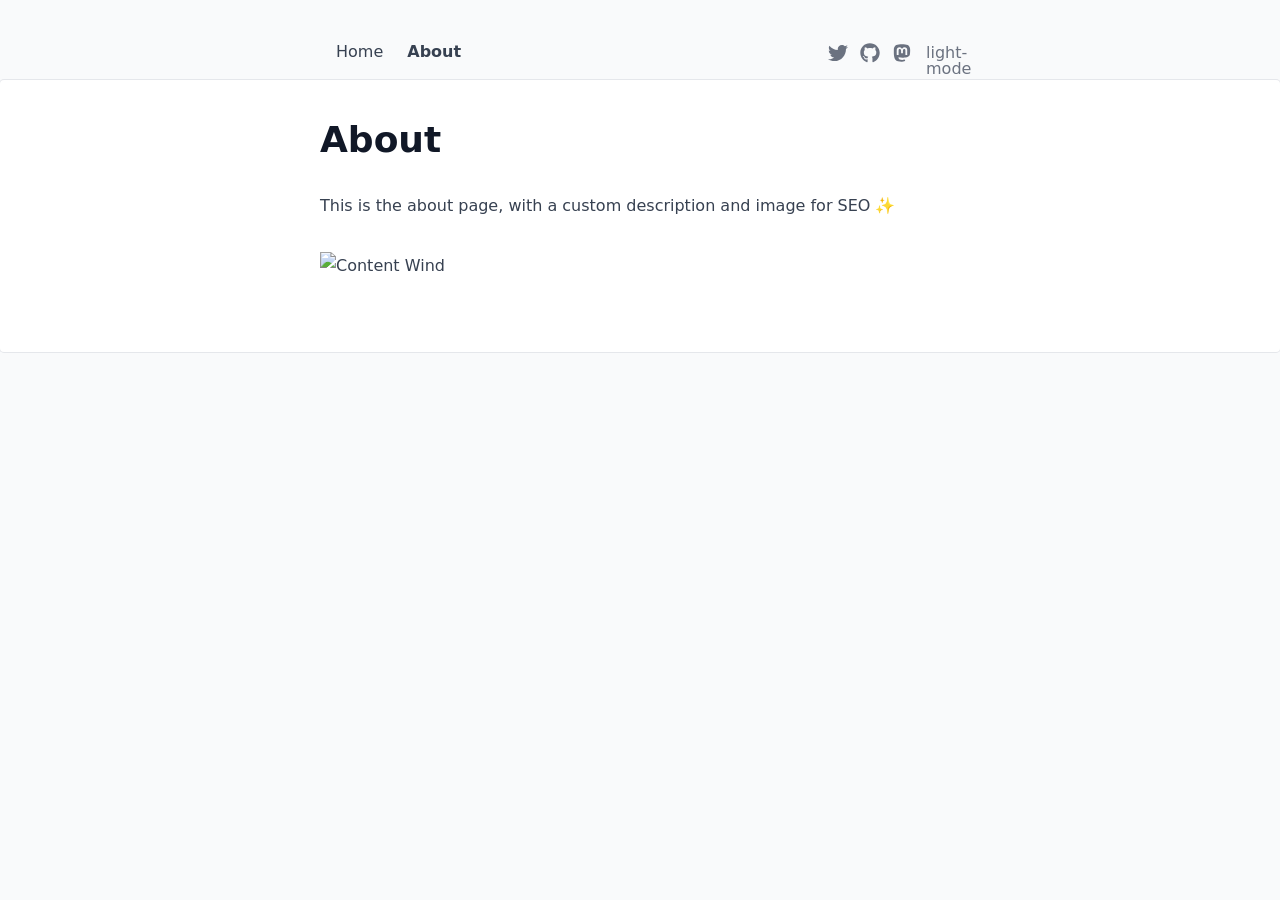
==== about/index.html @ 9d3bb72e "Deploying to gh-pages from @ PauloWosniak/typescript-trails@edf838ec49e6a29bf4de3170db92979d55f200c9" ====
<!DOCTYPE html><html  lang="en" data-capo=""><head><meta charset="utf-8">
<meta name="viewport" content="width=device-width, initial-scale=1">
<title>About</title>
<style>*,::backdrop,:after,:before{--tw-border-spacing-x:0;--tw-border-spacing-y:0;--tw-translate-x:0;--tw-translate-y:0;--tw-rotate:0;--tw-skew-x:0;--tw-skew-y:0;--tw-scale-x:1;--tw-scale-y:1;--tw-pan-x: ;--tw-pan-y: ;--tw-pinch-zoom: ;--tw-scroll-snap-strictness:proximity;--tw-gradient-from-position: ;--tw-gradient-via-position: ;--tw-gradient-to-position: ;--tw-ordinal: ;--tw-slashed-zero: ;--tw-numeric-figure: ;--tw-numeric-spacing: ;--tw-numeric-fraction: ;--tw-ring-inset: ;--tw-ring-offset-width:0px;--tw-ring-offset-color:#fff;--tw-ring-color:#3b82f680;--tw-ring-offset-shadow:0 0 #0000;--tw-ring-shadow:0 0 #0000;--tw-shadow:0 0 #0000;--tw-shadow-colored:0 0 #0000;--tw-blur: ;--tw-brightness: ;--tw-contrast: ;--tw-grayscale: ;--tw-hue-rotate: ;--tw-invert: ;--tw-saturate: ;--tw-sepia: ;--tw-drop-shadow: ;--tw-backdrop-blur: ;--tw-backdrop-brightness: ;--tw-backdrop-contrast: ;--tw-backdrop-grayscale: ;--tw-backdrop-hue-rotate: ;--tw-backdrop-invert: ;--tw-backdrop-opacity: ;--tw-backdrop-saturate: ;--tw-backdrop-sepia: ;--tw-contain-size: ;--tw-contain-layout: ;--tw-contain-paint: ;--tw-contain-style: }/*! tailwindcss v3.4.16 | MIT License | https://tailwindcss.com*/*,:after,:before{border:0 solid #e5e7eb;box-sizing:border-box}:after,:before{--tw-content:""}:host,html{line-height:1.5;-webkit-text-size-adjust:100%;font-family:ui-sans-serif,system-ui,sans-serif,Apple Color Emoji,Segoe UI Emoji,Segoe UI Symbol,Noto Color Emoji;font-feature-settings:normal;font-variation-settings:normal;tab-size:4;-webkit-tap-highlight-color:transparent}body{line-height:inherit;margin:0}hr{border-top-width:1px;color:inherit;height:0}abbr:where([title]){-webkit-text-decoration:underline dotted;text-decoration:underline dotted}h1,h2,h3,h4,h5,h6{font-size:inherit;font-weight:inherit}a{color:inherit;text-decoration:inherit}b,strong{font-weight:bolder}code,kbd,pre,samp{font-family:ui-monospace,SFMono-Regular,Menlo,Monaco,Consolas,Liberation Mono,Courier New,monospace;font-feature-settings:normal;font-size:1em;font-variation-settings:normal}small{font-size:80%}sub,sup{font-size:75%;line-height:0;position:relative;vertical-align:initial}sub{bottom:-.25em}sup{top:-.5em}table{border-collapse:collapse;border-color:inherit;text-indent:0}button,input,optgroup,select,textarea{color:inherit;font-family:inherit;font-feature-settings:inherit;font-size:100%;font-variation-settings:inherit;font-weight:inherit;letter-spacing:inherit;line-height:inherit;margin:0;padding:0}button,select{text-transform:none}button,input:where([type=button]),input:where([type=reset]),input:where([type=submit]){-webkit-appearance:button;background-color:initial;background-image:none}:-moz-focusring{outline:auto}:-moz-ui-invalid{box-shadow:none}progress{vertical-align:initial}::-webkit-inner-spin-button,::-webkit-outer-spin-button{height:auto}[type=search]{-webkit-appearance:textfield;outline-offset:-2px}::-webkit-search-decoration{-webkit-appearance:none}::-webkit-file-upload-button{-webkit-appearance:button;font:inherit}summary{display:list-item}blockquote,dd,dl,figure,h1,h2,h3,h4,h5,h6,hr,p,pre{margin:0}fieldset{margin:0}fieldset,legend{padding:0}menu,ol,ul{list-style:none;margin:0;padding:0}dialog{padding:0}textarea{resize:vertical}input::placeholder,textarea::placeholder{color:#9ca3af;opacity:1}[role=button],button{cursor:pointer}:disabled{cursor:default}audio,canvas,embed,iframe,img,object,svg,video{display:block;vertical-align:middle}img,video{height:auto;max-width:100%}[hidden]:where(:not([hidden=until-found])){display:none}.prose{color:var(--tw-prose-body);max-width:65ch}.prose :where(p):not(:where([class~=not-prose],[class~=not-prose] *)){margin-bottom:1.25em;margin-top:1.25em}.prose :where([class~=lead]):not(:where([class~=not-prose],[class~=not-prose] *)){color:var(--tw-prose-lead);font-size:1.25em;line-height:1.6;margin-bottom:1.2em;margin-top:1.2em}.prose :where(a):not(:where([class~=not-prose],[class~=not-prose] *)){color:var(--tw-prose-links);font-weight:500;text-decoration:underline}.prose :where(strong):not(:where([class~=not-prose],[class~=not-prose] *)){color:var(--tw-prose-bold);font-weight:600}.prose :where(a strong):not(:where([class~=not-prose],[class~=not-prose] *)){color:inherit}.prose :where(blockquote strong):not(:where([class~=not-prose],[class~=not-prose] *)){color:inherit}.prose :where(thead th strong):not(:where([class~=not-prose],[class~=not-prose] *)){color:inherit}.prose :where(ol):not(:where([class~=not-prose],[class~=not-prose] *)){list-style-type:decimal;margin-bottom:1.25em;margin-top:1.25em;padding-inline-start:1.625em}.prose :where(ol[type=A]):not(:where([class~=not-prose],[class~=not-prose] *)){list-style-type:upper-alpha}.prose :where(ol[type=a]):not(:where([class~=not-prose],[class~=not-prose] *)){list-style-type:lower-alpha}.prose :where(ol[type=A s]):not(:where([class~=not-prose],[class~=not-prose] *)){list-style-type:upper-alpha}.prose :where(ol[type=a s]):not(:where([class~=not-prose],[class~=not-prose] *)){list-style-type:lower-alpha}.prose :where(ol[type=I]):not(:where([class~=not-prose],[class~=not-prose] *)){list-style-type:upper-roman}.prose :where(ol[type=i]):not(:where([class~=not-prose],[class~=not-prose] *)){list-style-type:lower-roman}.prose :where(ol[type=I s]):not(:where([class~=not-prose],[class~=not-prose] *)){list-style-type:upper-roman}.prose :where(ol[type=i s]):not(:where([class~=not-prose],[class~=not-prose] *)){list-style-type:lower-roman}.prose :where(ol[type="1"]):not(:where([class~=not-prose],[class~=not-prose] *)){list-style-type:decimal}.prose :where(ul):not(:where([class~=not-prose],[class~=not-prose] *)){list-style-type:disc;margin-bottom:1.25em;margin-top:1.25em;padding-inline-start:1.625em}.prose :where(ol>li):not(:where([class~=not-prose],[class~=not-prose] *))::marker{color:var(--tw-prose-counters);font-weight:400}.prose :where(ul>li):not(:where([class~=not-prose],[class~=not-prose] *))::marker{color:var(--tw-prose-bullets)}.prose :where(dt):not(:where([class~=not-prose],[class~=not-prose] *)){color:var(--tw-prose-headings);font-weight:600;margin-top:1.25em}.prose :where(hr):not(:where([class~=not-prose],[class~=not-prose] *)){border-color:var(--tw-prose-hr);border-top-width:1px;margin-bottom:3em;margin-top:3em}.prose :where(blockquote):not(:where([class~=not-prose],[class~=not-prose] *)){border-inline-start-color:var(--tw-prose-quote-borders);border-inline-start-width:.25rem;color:var(--tw-prose-quotes);font-style:italic;font-weight:500;margin-bottom:1.6em;margin-top:1.6em;padding-inline-start:1em;quotes:"\201C""\201D""\2018""\2019"}.prose :where(blockquote p:first-of-type):not(:where([class~=not-prose],[class~=not-prose] *)):before{content:open-quote}.prose :where(blockquote p:last-of-type):not(:where([class~=not-prose],[class~=not-prose] *)):after{content:close-quote}.prose :where(h1):not(:where([class~=not-prose],[class~=not-prose] *)){color:var(--tw-prose-headings);font-size:2.25em;font-weight:800;line-height:1.1111111;margin-bottom:.8888889em;margin-top:0}.prose :where(h1 strong):not(:where([class~=not-prose],[class~=not-prose] *)){color:inherit;font-weight:900}.prose :where(h2):not(:where([class~=not-prose],[class~=not-prose] *)){color:var(--tw-prose-headings);font-size:1.5em;font-weight:700;line-height:1.3333333;margin-bottom:1em;margin-top:2em}.prose :where(h2 strong):not(:where([class~=not-prose],[class~=not-prose] *)){color:inherit;font-weight:800}.prose :where(h3):not(:where([class~=not-prose],[class~=not-prose] *)){color:var(--tw-prose-headings);font-size:1.25em;font-weight:600;line-height:1.6;margin-bottom:.6em;margin-top:1.6em}.prose :where(h3 strong):not(:where([class~=not-prose],[class~=not-prose] *)){color:inherit;font-weight:700}.prose :where(h4):not(:where([class~=not-prose],[class~=not-prose] *)){color:var(--tw-prose-headings);font-weight:600;line-height:1.5;margin-bottom:.5em;margin-top:1.5em}.prose :where(h4 strong):not(:where([class~=not-prose],[class~=not-prose] *)){color:inherit;font-weight:700}.prose :where(img):not(:where([class~=not-prose],[class~=not-prose] *)){margin-bottom:2em;margin-top:2em}.prose :where(picture):not(:where([class~=not-prose],[class~=not-prose] *)){display:block;margin-bottom:2em;margin-top:2em}.prose :where(video):not(:where([class~=not-prose],[class~=not-prose] *)){margin-bottom:2em;margin-top:2em}.prose :where(kbd):not(:where([class~=not-prose],[class~=not-prose] *)){border-radius:.3125rem;box-shadow:0 0 0 1px rgb(var(--tw-prose-kbd-shadows)/10%),0 3px 0 rgb(var(--tw-prose-kbd-shadows)/10%);color:var(--tw-prose-kbd);font-family:inherit;font-size:.875em;font-weight:500;padding-inline-end:.375em;padding-bottom:.1875em;padding-top:.1875em;padding-inline-start:.375em}.prose :where(code):not(:where([class~=not-prose],[class~=not-prose] *)){color:var(--tw-prose-code);font-size:.875em;font-weight:600}.prose :where(code):not(:where([class~=not-prose],[class~=not-prose] *)):before{content:"`"}.prose :where(code):not(:where([class~=not-prose],[class~=not-prose] *)):after{content:"`"}.prose :where(a code):not(:where([class~=not-prose],[class~=not-prose] *)){color:inherit}.prose :where(h1 code):not(:where([class~=not-prose],[class~=not-prose] *)){color:inherit}.prose :where(h2 code):not(:where([class~=not-prose],[class~=not-prose] *)){color:inherit;font-size:.875em}.prose :where(h3 code):not(:where([class~=not-prose],[class~=not-prose] *)){color:inherit;font-size:.9em}.prose :where(h4 code):not(:where([class~=not-prose],[class~=not-prose] *)){color:inherit}.prose :where(blockquote code):not(:where([class~=not-prose],[class~=not-prose] *)){color:inherit}.prose :where(thead th code):not(:where([class~=not-prose],[class~=not-prose] *)){color:inherit}.prose :where(pre):not(:where([class~=not-prose],[class~=not-prose] *)){background-color:var(--tw-prose-pre-bg);border-radius:.375rem;color:var(--tw-prose-pre-code);font-size:.875em;font-weight:400;line-height:1.7142857;margin-bottom:1.7142857em;margin-top:1.7142857em;overflow-x:auto;padding-inline-end:1.1428571em;padding-bottom:.8571429em;padding-top:.8571429em;padding-inline-start:1.1428571em}.prose :where(pre code):not(:where([class~=not-prose],[class~=not-prose] *)){background-color:initial;border-radius:0;border-width:0;color:inherit;font-family:inherit;font-size:inherit;font-weight:inherit;line-height:inherit;padding:0}.prose :where(pre code):not(:where([class~=not-prose],[class~=not-prose] *)):before{content:none}.prose :where(pre code):not(:where([class~=not-prose],[class~=not-prose] *)):after{content:none}.prose :where(table):not(:where([class~=not-prose],[class~=not-prose] *)){font-size:.875em;line-height:1.7142857;margin-bottom:2em;margin-top:2em;table-layout:auto;width:100%}.prose :where(thead):not(:where([class~=not-prose],[class~=not-prose] *)){border-bottom-color:var(--tw-prose-th-borders);border-bottom-width:1px}.prose :where(thead th):not(:where([class~=not-prose],[class~=not-prose] *)){color:var(--tw-prose-headings);font-weight:600;padding-inline-end:.5714286em;padding-bottom:.5714286em;padding-inline-start:.5714286em;vertical-align:bottom}.prose :where(tbody tr):not(:where([class~=not-prose],[class~=not-prose] *)){border-bottom-color:var(--tw-prose-td-borders);border-bottom-width:1px}.prose :where(tbody tr:last-child):not(:where([class~=not-prose],[class~=not-prose] *)){border-bottom-width:0}.prose :where(tbody td):not(:where([class~=not-prose],[class~=not-prose] *)){vertical-align:initial}.prose :where(tfoot):not(:where([class~=not-prose],[class~=not-prose] *)){border-top-color:var(--tw-prose-th-borders);border-top-width:1px}.prose :where(tfoot td):not(:where([class~=not-prose],[class~=not-prose] *)){vertical-align:top}.prose :where(th,td):not(:where([class~=not-prose],[class~=not-prose] *)){text-align:start}.prose :where(figure>*):not(:where([class~=not-prose],[class~=not-prose] *)){margin-bottom:0;margin-top:0}.prose :where(figcaption):not(:where([class~=not-prose],[class~=not-prose] *)){color:var(--tw-prose-captions);font-size:.875em;line-height:1.4285714;margin-top:.8571429em}.prose{--tw-prose-body:#374151;--tw-prose-headings:#111827;--tw-prose-lead:#4b5563;--tw-prose-links:#111827;--tw-prose-bold:#111827;--tw-prose-counters:#6b7280;--tw-prose-bullets:#d1d5db;--tw-prose-hr:#e5e7eb;--tw-prose-quotes:#111827;--tw-prose-quote-borders:#e5e7eb;--tw-prose-captions:#6b7280;--tw-prose-kbd:#111827;--tw-prose-kbd-shadows:17 24 39;--tw-prose-code:#111827;--tw-prose-pre-code:#e5e7eb;--tw-prose-pre-bg:#1f2937;--tw-prose-th-borders:#d1d5db;--tw-prose-td-borders:#e5e7eb;--tw-prose-invert-body:#d1d5db;--tw-prose-invert-headings:#fff;--tw-prose-invert-lead:#9ca3af;--tw-prose-invert-links:#fff;--tw-prose-invert-bold:#fff;--tw-prose-invert-counters:#9ca3af;--tw-prose-invert-bullets:#4b5563;--tw-prose-invert-hr:#374151;--tw-prose-invert-quotes:#f3f4f6;--tw-prose-invert-quote-borders:#374151;--tw-prose-invert-captions:#9ca3af;--tw-prose-invert-kbd:#fff;--tw-prose-invert-kbd-shadows:255 255 255;--tw-prose-invert-code:#fff;--tw-prose-invert-pre-code:#d1d5db;--tw-prose-invert-pre-bg:#00000080;--tw-prose-invert-th-borders:#4b5563;--tw-prose-invert-td-borders:#374151;font-size:1rem;line-height:1.75}.prose :where(picture>img):not(:where([class~=not-prose],[class~=not-prose] *)){margin-bottom:0;margin-top:0}.prose :where(li):not(:where([class~=not-prose],[class~=not-prose] *)){margin-bottom:.5em;margin-top:.5em}.prose :where(ol>li):not(:where([class~=not-prose],[class~=not-prose] *)){padding-inline-start:.375em}.prose :where(ul>li):not(:where([class~=not-prose],[class~=not-prose] *)){padding-inline-start:.375em}.prose :where(.prose>ul>li p):not(:where([class~=not-prose],[class~=not-prose] *)){margin-bottom:.75em;margin-top:.75em}.prose :where(.prose>ul>li>p:first-child):not(:where([class~=not-prose],[class~=not-prose] *)){margin-top:1.25em}.prose :where(.prose>ul>li>p:last-child):not(:where([class~=not-prose],[class~=not-prose] *)){margin-bottom:1.25em}.prose :where(.prose>ol>li>p:first-child):not(:where([class~=not-prose],[class~=not-prose] *)){margin-top:1.25em}.prose :where(.prose>ol>li>p:last-child):not(:where([class~=not-prose],[class~=not-prose] *)){margin-bottom:1.25em}.prose :where(ul ul,ul ol,ol ul,ol ol):not(:where([class~=not-prose],[class~=not-prose] *)){margin-bottom:.75em;margin-top:.75em}.prose :where(dl):not(:where([class~=not-prose],[class~=not-prose] *)){margin-bottom:1.25em;margin-top:1.25em}.prose :where(dd):not(:where([class~=not-prose],[class~=not-prose] *)){margin-top:.5em;padding-inline-start:1.625em}.prose :where(hr+*):not(:where([class~=not-prose],[class~=not-prose] *)){margin-top:0}.prose :where(h2+*):not(:where([class~=not-prose],[class~=not-prose] *)){margin-top:0}.prose :where(h3+*):not(:where([class~=not-prose],[class~=not-prose] *)){margin-top:0}.prose :where(h4+*):not(:where([class~=not-prose],[class~=not-prose] *)){margin-top:0}.prose :where(thead th:first-child):not(:where([class~=not-prose],[class~=not-prose] *)){padding-inline-start:0}.prose :where(thead th:last-child):not(:where([class~=not-prose],[class~=not-prose] *)){padding-inline-end:0}.prose :where(tbody td,tfoot td):not(:where([class~=not-prose],[class~=not-prose] *)){padding-inline-end:.5714286em;padding-bottom:.5714286em;padding-top:.5714286em;padding-inline-start:.5714286em}.prose :where(tbody td:first-child,tfoot td:first-child):not(:where([class~=not-prose],[class~=not-prose] *)){padding-inline-start:0}.prose :where(tbody td:last-child,tfoot td:last-child):not(:where([class~=not-prose],[class~=not-prose] *)){padding-inline-end:0}.prose :where(figure):not(:where([class~=not-prose],[class~=not-prose] *)){margin-bottom:2em;margin-top:2em}.prose :where(.prose>:first-child):not(:where([class~=not-prose],[class~=not-prose] *)){margin-top:0}.prose :where(.prose>:last-child):not(:where([class~=not-prose],[class~=not-prose] *)){margin-bottom:0}.sr-only{height:1px;margin:-1px;overflow:hidden;padding:0;position:absolute;width:1px;clip:rect(0,0,0,0);border-width:0;white-space:nowrap}.static{position:static}.m-auto{margin:auto}.mx-auto{margin-left:auto;margin-right:auto}.mr-6{margin-right:1.5rem}.block{display:block}.inline-block{display:inline-block}.flex{display:flex}.inline-flex{display:inline-flex}.h-4{height:1rem}.h-5{height:1.25rem}.w-4{width:1rem}.w-5{width:1.25rem}.max-w-2xl{max-width:42rem}.max-w-full{max-width:100%}.max-w-none{max-width:none}.items-center{align-items:center}.justify-between{justify-content:space-between}.gap-1{gap:.25rem}.space-x-3>:not([hidden])~:not([hidden]){--tw-space-x-reverse:0;margin-left:calc(.75rem*(1 - var(--tw-space-x-reverse)));margin-right:calc(.75rem*var(--tw-space-x-reverse))}.overflow-x-auto{overflow-x:auto}.rounded{border-radius:.25rem}.bg-gray-50{--tw-bg-opacity:1;background-color:rgb(249 250 251/var(--tw-bg-opacity,1))}.bg-gray-800{--tw-bg-opacity:1;background-color:rgb(31 41 55/var(--tw-bg-opacity,1))}.bg-white{--tw-bg-opacity:1;background-color:rgb(255 255 255/var(--tw-bg-opacity,1))}.px-3{padding-left:.75rem;padding-right:.75rem}.px-4{padding-left:1rem;padding-right:1rem}.py-1{padding-bottom:.25rem;padding-top:.25rem}.py-10{padding-bottom:2.5rem;padding-top:2.5rem}.py-4{padding-bottom:1rem;padding-top:1rem}.text-2xl{font-size:1.5rem;line-height:2rem}.font-bold{font-weight:700}.text-black{--tw-text-opacity:1;color:rgb(0 0 0/var(--tw-text-opacity,1))}.text-gray-500{--tw-text-opacity:1;color:rgb(107 114 128/var(--tw-text-opacity,1))}.text-gray-700{--tw-text-opacity:1;color:rgb(55 65 81/var(--tw-text-opacity,1))}.text-white{--tw-text-opacity:1;color:rgb(255 255 255/var(--tw-text-opacity,1))}.no-underline{text-decoration-line:none}.ring-1{--tw-ring-offset-shadow:var(--tw-ring-inset) 0 0 0 var(--tw-ring-offset-width) var(--tw-ring-offset-color);--tw-ring-shadow:var(--tw-ring-inset) 0 0 0 calc(1px + var(--tw-ring-offset-width)) var(--tw-ring-color);box-shadow:var(--tw-ring-offset-shadow),var(--tw-ring-shadow),var(--tw-shadow,0 0 #0000)}.ring-gray-200{--tw-ring-opacity:1;--tw-ring-color:rgb(229 231 235/var(--tw-ring-opacity,1))}.transition{transition-duration:.15s;transition-property:color,background-color,border-color,text-decoration-color,fill,stroke,opacity,box-shadow,transform,filter,-webkit-backdrop-filter;transition-property:color,background-color,border-color,text-decoration-color,fill,stroke,opacity,box-shadow,transform,filter,backdrop-filter;transition-property:color,background-color,border-color,text-decoration-color,fill,stroke,opacity,box-shadow,transform,filter,backdrop-filter,-webkit-backdrop-filter;transition-timing-function:cubic-bezier(.4,0,.2,1)}.dark\:prose-invert:is(.dark *){--tw-prose-body:var(--tw-prose-invert-body);--tw-prose-headings:var(--tw-prose-invert-headings);--tw-prose-lead:var(--tw-prose-invert-lead);--tw-prose-links:var(--tw-prose-invert-links);--tw-prose-bold:var(--tw-prose-invert-bold);--tw-prose-counters:var(--tw-prose-invert-counters);--tw-prose-bullets:var(--tw-prose-invert-bullets);--tw-prose-hr:var(--tw-prose-invert-hr);--tw-prose-quotes:var(--tw-prose-invert-quotes);--tw-prose-quote-borders:var(--tw-prose-invert-quote-borders);--tw-prose-captions:var(--tw-prose-invert-captions);--tw-prose-kbd:var(--tw-prose-invert-kbd);--tw-prose-kbd-shadows:var(--tw-prose-invert-kbd-shadows);--tw-prose-code:var(--tw-prose-invert-code);--tw-prose-pre-code:var(--tw-prose-invert-pre-code);--tw-prose-pre-bg:var(--tw-prose-invert-pre-bg);--tw-prose-th-borders:var(--tw-prose-invert-th-borders);--tw-prose-td-borders:var(--tw-prose-invert-td-borders)}.hover\:text-gray-700:hover{--tw-text-opacity:1;color:rgb(55 65 81/var(--tw-text-opacity,1))}.prose-a\:border-b :is(:where(a):not(:where([class~=not-prose],[class~=not-prose] *))){border-bottom-width:1px}.prose-a\:border-dashed :is(:where(a):not(:where([class~=not-prose],[class~=not-prose] *))){border-style:dashed}.prose-a\:font-normal :is(:where(a):not(:where([class~=not-prose],[class~=not-prose] *))){font-weight:400}.prose-a\:no-underline :is(:where(a):not(:where([class~=not-prose],[class~=not-prose] *))){text-decoration-line:none}.hover\:prose-a\:border-solid :is(:where(a):not(:where([class~=not-prose],[class~=not-prose] *))):hover{border-style:solid}.hover\:prose-a\:border-primary-400 :is(:where(a):not(:where([class~=not-prose],[class~=not-prose] *))):hover{--tw-border-opacity:1;border-color:rgb(52 211 153/var(--tw-border-opacity,1))}.hover\:prose-a\:text-primary-400 :is(:where(a):not(:where([class~=not-prose],[class~=not-prose] *))):hover{--tw-text-opacity:1;color:rgb(52 211 153/var(--tw-text-opacity,1))}.prose-pre\:bg-gray-100 :is(:where(pre):not(:where([class~=not-prose],[class~=not-prose] *))){--tw-bg-opacity:1;background-color:rgb(243 244 246/var(--tw-bg-opacity,1))}.dark\:bg-gray-200:is(.dark *){--tw-bg-opacity:1;background-color:rgb(229 231 235/var(--tw-bg-opacity,1))}.dark\:bg-gray-800:is(.dark *){--tw-bg-opacity:1;background-color:rgb(31 41 55/var(--tw-bg-opacity,1))}.dark\:bg-gray-900:is(.dark *){--tw-bg-opacity:1;background-color:rgb(17 24 39/var(--tw-bg-opacity,1))}.dark\:text-gray-100:is(.dark *){--tw-text-opacity:1;color:rgb(243 244 246/var(--tw-text-opacity,1))}.dark\:text-gray-200:is(.dark *){--tw-text-opacity:1;color:rgb(229 231 235/var(--tw-text-opacity,1))}.dark\:text-gray-300:is(.dark *){--tw-text-opacity:1;color:rgb(209 213 219/var(--tw-text-opacity,1))}.dark\:text-gray-950:is(.dark *){--tw-text-opacity:1;color:rgb(3 7 18/var(--tw-text-opacity,1))}.dark\:ring-gray-700:is(.dark *){--tw-ring-opacity:1;--tw-ring-color:rgb(55 65 81/var(--tw-ring-opacity,1))}.dark\:hover\:text-gray-300:hover:is(.dark *){--tw-text-opacity:1;color:rgb(209 213 219/var(--tw-text-opacity,1))}.dark\:prose-pre\:bg-gray-900 :is(:where(pre):not(:where([class~=not-prose],[class~=not-prose] *))):is(.dark *){--tw-bg-opacity:1;background-color:rgb(17 24 39/var(--tw-bg-opacity,1))}@media (min-width:640px){.sm\:rounded{border-radius:.25rem}.sm\:rounded-lg{border-radius:.5rem}.sm\:px-8{padding-left:2rem;padding-right:2rem}.sm\:pb-10{padding-bottom:2.5rem}.sm\:pt-6{padding-top:1.5rem}.sm\:shadow{--tw-shadow:0 1px 3px 0 #0000001a,0 1px 2px -1px #0000001a;--tw-shadow-colored:0 1px 3px 0 var(--tw-shadow-color),0 1px 2px -1px var(--tw-shadow-color);box-shadow:var(--tw-ring-offset-shadow,0 0 #0000),var(--tw-ring-shadow,0 0 #0000),var(--tw-shadow)}}</style>
<style>.icon[data-v-1f2554fa]{display:inline-block;vertical-align:middle}</style>
<style>body{--tw-bg-opacity:1;background-color:rgb(249 250 251/var(--tw-bg-opacity,1));--tw-text-opacity:1;color:rgb(0 0 0/var(--tw-text-opacity,1))}body:is(.dark *){--tw-bg-opacity:1;background-color:rgb(17 24 39/var(--tw-bg-opacity,1));--tw-text-opacity:1;color:rgb(255 255 255/var(--tw-text-opacity,1))}</style>
<link rel="stylesheet" href="/_nuxt/entry.D2n1ipjh.css" crossorigin>
<link rel="preload" as="fetch" crossorigin="anonymous" href="/about/_payload.json?23ba1a63-abbd-467a-81b6-bec11f86594b">
<link rel="modulepreload" as="script" crossorigin href="/_nuxt/BLuvnFiN.js">
<link rel="modulepreload" as="script" crossorigin href="/_nuxt/CYeh1Jil.js">
<link rel="modulepreload" as="script" crossorigin href="/_nuxt/BgpSq3LT.js">
<link rel="modulepreload" as="script" crossorigin href="/_nuxt/D7KU7LfH.js">
<link rel="modulepreload" as="script" crossorigin href="/_nuxt/DkpNDzMw.js">
<link rel="modulepreload" as="script" crossorigin href="/_nuxt/CxYJgpPD.js">
<link rel="modulepreload" as="script" crossorigin href="/_nuxt/BQpKq0he.js">
<link rel="modulepreload" as="script" crossorigin href="/_nuxt/IeWFN2EG.js">
<link rel="modulepreload" as="script" crossorigin href="/_nuxt/g4eaBSU7.js">
<link rel="modulepreload" as="script" crossorigin href="/_nuxt/N_DdasMk.js">
<link rel="modulepreload" as="script" crossorigin href="/_nuxt/C3MN5_xE.js">
<link rel="modulepreload" as="script" crossorigin href="/_nuxt/Ci-73x5v.js">
<link rel="modulepreload" as="script" crossorigin href="/_nuxt/BKFTCplC.js">
<link rel="prefetch" as="script" crossorigin href="/_nuxt/BXAPg_PM.js">
<link rel="prefetch" as="script" crossorigin href="/_nuxt/Bcy4H9Zz.js">
<link rel="prefetch" as="style" crossorigin href="/_nuxt/useStudio.BbFIQOKC.css">
<link rel="prefetch" as="script" crossorigin href="/_nuxt/CuWqegjo.js">
<link rel="prefetch" as="script" crossorigin href="/_nuxt/BPB63zTB.js">
<link rel="prefetch" as="script" crossorigin href="/_nuxt/CqtJ7Ne4.js">
<meta name="twitter:card" content="summary_large_image">
<meta property="og:title" content="About">
<meta name="description" content="This is a custom description for Content Wind about page.">
<meta property="og:description" content="This is a custom description for Content Wind about page.">
<meta property="og:image" content="https://fastly.picsum.photos/id/866/536/354.jpg?hmac=tGofDTV7tl2rprappPzKFiZ9vDh5MKj39oa2D--gqhA">
<script type="module" src="/_nuxt/BLuvnFiN.js" crossorigin></script><script>"use strict";(()=>{const t=window,e=document.documentElement,c=["dark","light"],n=getStorageValue("localStorage","nuxt-color-mode")||"system";let i=n==="system"?u():n;const r=e.getAttribute("data-color-mode-forced");r&&(i=r),l(i),t["__NUXT_COLOR_MODE__"]={preference:n,value:i,getColorScheme:u,addColorScheme:l,removeColorScheme:d};function l(o){const s=""+o+"",a="";e.classList?e.classList.add(s):e.className+=" "+s,a&&e.setAttribute("data-"+a,o)}function d(o){const s=""+o+"",a="";e.classList?e.classList.remove(s):e.className=e.className.replace(new RegExp(s,"g"),""),a&&e.removeAttribute("data-"+a)}function f(o){return t.matchMedia("(prefers-color-scheme"+o+")")}function u(){if(t.matchMedia&&f("").media!=="not all"){for(const o of c)if(f(":"+o).matches)return o}return"light"}})();function getStorageValue(t,e){switch(t){case"localStorage":return window.localStorage.getItem(e);case"sessionStorage":return window.sessionStorage.getItem(e);case"cookie":return getCookie(e);default:return null}}function getCookie(t){const c=("; "+window.document.cookie).split("; "+t+"=");if(c.length===2)return c.pop()?.split(";").shift()}</script></head><body><div id="__nuxt"><div class="sm:pt-6 sm:pb-10"><!----><!----><!----><div class="nuxt-loading-indicator" style="position:fixed;top:0;right:0;left:0;pointer-events:none;width:auto;height:3px;opacity:0;background:repeating-linear-gradient(to right,#00dc82 0%,#34cdfe 50%,#0047e1 100%);background-size:Infinity% auto;transform:scaleX(0%);transform-origin:left;transition:transform 0.1s, height 0.4s, opacity 0.4s;z-index:999999;"></div><div class="flex justify-between max-w-2xl px-4 py-4 mx-auto sm:px-8"><div class="text-gray-700 dark:text-gray-200"><!--[--><a href="/" class="mr-6">Home</a><a aria-current="page" href="/about" class="font-bold router-link-exact-active mr-6">About</a><!--]--></div><div class="space-x-3 transition text-gray-500"><a href="https://twitter.com/Atinux" title="Twitter" class="dark:text-gray-100 hover:text-gray-700 dark:hover:text-gray-300"><svg xmlns="http://www.w3.org/2000/svg" xmlns:xlink="http://www.w3.org/1999/xlink" aria-hidden="true" role="img" class="icon w-5 h-5" style="" width="1em" height="1em" viewBox="0 0 512 512" data-v-1f2554fa><path fill="currentColor" d="M459.37 151.716c.325 4.548.325 9.097.325 13.645c0 138.72-105.583 298.558-298.558 298.558c-59.452 0-114.68-17.219-161.137-47.106c8.447.974 16.568 1.299 25.34 1.299c49.055 0 94.213-16.568 130.274-44.832c-46.132-.975-84.792-31.188-98.112-72.772c6.498.974 12.995 1.624 19.818 1.624c9.421 0 18.843-1.3 27.614-3.573c-48.081-9.747-84.143-51.98-84.143-102.985v-1.299c13.969 7.797 30.214 12.67 47.431 13.319c-28.264-18.843-46.781-51.005-46.781-87.391c0-19.492 5.197-37.36 14.294-52.954c51.655 63.675 129.3 105.258 216.365 109.807c-1.624-7.797-2.599-15.918-2.599-24.04c0-57.828 46.782-104.934 104.934-104.934c30.213 0 57.502 12.67 76.67 33.137c23.715-4.548 46.456-13.32 66.599-25.34c-7.798 24.366-24.366 44.833-46.132 57.827c21.117-2.273 41.584-8.122 60.426-16.243c-14.292 20.791-32.161 39.308-52.628 54.253"/></svg></a><a href="https://github.com/Atinux/content-wind" title="GitHub" class="dark:text-gray-100 hover:text-gray-700 dark:hover:text-gray-300"><svg xmlns="http://www.w3.org/2000/svg" xmlns:xlink="http://www.w3.org/1999/xlink" aria-hidden="true" role="img" class="icon w-5 h-5" style="" width="1em" height="1em" viewBox="0 0 496 512" data-v-1f2554fa><path fill="currentColor" d="M165.9 397.4c0 2-2.3 3.6-5.2 3.6c-3.3.3-5.6-1.3-5.6-3.6c0-2 2.3-3.6 5.2-3.6c3-.3 5.6 1.3 5.6 3.6m-31.1-4.5c-.7 2 1.3 4.3 4.3 4.9c2.6 1 5.6 0 6.2-2s-1.3-4.3-4.3-5.2c-2.6-.7-5.5.3-6.2 2.3m44.2-1.7c-2.9.7-4.9 2.6-4.6 4.9c.3 2 2.9 3.3 5.9 2.6c2.9-.7 4.9-2.6 4.6-4.6c-.3-1.9-3-3.2-5.9-2.9M244.8 8C106.1 8 0 113.3 0 252c0 110.9 69.8 205.8 169.5 239.2c12.8 2.3 17.3-5.6 17.3-12.1c0-6.2-.3-40.4-.3-61.4c0 0-70 15-84.7-29.8c0 0-11.4-29.1-27.8-36.6c0 0-22.9-15.7 1.6-15.4c0 0 24.9 2 38.6 25.8c21.9 38.6 58.6 27.5 72.9 20.9c2.3-16 8.8-27.1 16-33.7c-55.9-6.2-112.3-14.3-112.3-110.5c0-27.5 7.6-41.3 23.6-58.9c-2.6-6.5-11.1-33.3 2.6-67.9c20.9-6.5 69 27 69 27c20-5.6 41.5-8.5 62.8-8.5s42.8 2.9 62.8 8.5c0 0 48.1-33.6 69-27c13.7 34.7 5.2 61.4 2.6 67.9c16 17.7 25.8 31.5 25.8 58.9c0 96.5-58.9 104.2-114.8 110.5c9.2 7.9 17 22.9 17 46.4c0 33.7-.3 75.4-.3 83.6c0 6.5 4.6 14.4 17.3 12.1C428.2 457.8 496 362.9 496 252C496 113.3 383.5 8 244.8 8M97.2 352.9c-1.3 1-1 3.3.7 5.2c1.6 1.6 3.9 2.3 5.2 1c1.3-1 1-3.3-.7-5.2c-1.6-1.6-3.9-2.3-5.2-1m-10.8-8.1c-.7 1.3.3 2.9 2.3 3.9c1.6 1 3.6.7 4.3-.7c.7-1.3-.3-2.9-2.3-3.9c-2-.6-3.6-.3-4.3.7m32.4 35.6c-1.6 1.3-1 4.3 1.3 6.2c2.3 2.3 5.2 2.6 6.5 1c1.3-1.3.7-4.3-1.3-6.2c-2.2-2.3-5.2-2.6-6.5-1m-11.4-14.7c-1.6 1-1.6 3.6 0 5.9s4.3 3.3 5.6 2.3c1.6-1.3 1.6-3.9 0-6.2c-1.4-2.3-4-3.3-5.6-2"/></svg></a><a href="https://elk.zone/@atinux@webtoo.ls" title="Mastodon" class="dark:text-gray-100 hover:text-gray-700 dark:hover:text-gray-300"><svg xmlns="http://www.w3.org/2000/svg" xmlns:xlink="http://www.w3.org/1999/xlink" aria-hidden="true" role="img" class="icon w-5 h-5" style="" width="1em" height="1em" viewBox="0 0 448 512" data-v-1f2554fa><path fill="currentColor" d="M433 179.11c0-97.2-63.71-125.7-63.71-125.7c-62.52-28.7-228.56-28.4-290.48 0c0 0-63.72 28.5-63.72 125.7c0 115.7-6.6 259.4 105.63 289.1c40.51 10.7 75.32 13 103.33 11.4c50.81-2.8 79.32-18.1 79.32-18.1l-1.7-36.9s-36.31 11.4-77.12 10.1c-40.41-1.4-83-4.4-89.63-54a102.5 102.5 0 0 1-.9-13.9c85.63 20.9 158.65 9.1 178.75 6.7c56.12-6.7 105-41.3 111.23-72.9c9.8-49.8 9-121.5 9-121.5m-75.12 125.2h-46.63v-114.2c0-49.7-64-51.6-64 6.9v62.5h-46.33V197c0-58.5-64-56.6-64-6.9v114.2H90.19c0-122.1-5.2-147.9 18.41-175c25.9-28.9 79.82-30.8 103.83 6.1l11.6 19.5l11.6-19.5c24.11-37.1 78.12-34.8 103.83-6.1c23.71 27.3 18.4 53 18.4 175z"/></svg></a><button aria-label="Color Mode" class="inline-block w-5 dark:text-gray-100 hover:text-gray-700 dark:hover:text-gray-300"><span>...</span></button></div></div><!--[--><div class="document-driven-page"><div class="py-10 m-auto bg-white sm:px-8 ring-1 ring-gray-200 dark:ring-gray-700 dark:bg-gray-800 sm:rounded"><main class="max-w-2xl px-4 mx-auto prose dark:prose-invert prose-pre:bg-gray-100 dark:prose-pre:bg-gray-900 hover:prose-a:text-primary-400 prose-a:font-normal prose-a:no-underline prose-a:border-dashed prose-a:border-b hover:prose-a:border-solid hover:prose-a:border-primary-400"><!--[--><div><h1 id="about"><!--[-->About<!--]--></h1><p><!--[-->This is the about page, with a custom description and image for SEO ✨<!--]--></p><p><!--[--><img src="https://fastly.picsum.photos/id/866/536/354.jpg?hmac=tGofDTV7tl2rprappPzKFiZ9vDh5MKj39oa2D--gqhA" alt="Content Wind"><!--]--></p></div><!--]--></main></div></div><!--]--></div></div><div id="teleports"></div><script type="application/json" data-nuxt-data="nuxt-app" data-ssr="true" id="__NUXT_DATA__" data-src="/about/_payload.json?23ba1a63-abbd-467a-81b6-bec11f86594b">[{"state":1,"once":82,"_errors":83,"serverRendered":5,"path":11,"prerenderedAt":85},["Reactive",2],{"$scolor-mode":3,"$sdd-pages":7,"$sdd-surrounds":53,"$sdd-globals":66,"$sdd-navigation":68,"$sicons":71},{"preference":4,"value":4,"unknown":5,"forced":6},"system",true,false,["ShallowRef",8],["ShallowReactive",9],{"/about":10},{"_path":11,"_dir":12,"_draft":6,"_partial":6,"_locale":12,"title":13,"description":14,"navigation":15,"layout":16,"head":17,"body":20,"_type":47,"_id":48,"_source":49,"_file":50,"_stem":51,"_extension":52},"/about","","About","This is the about page, with a custom description and image for SEO ✨",{"title":13},"full-width",{"description":18,"image":19},"This is a custom description for Content Wind about page.","https://fastly.picsum.photos/id/866/536/354.jpg?hmac=tGofDTV7tl2rprappPzKFiZ9vDh5MKj39oa2D--gqhA",{"type":21,"children":22,"toc":44},"root",[23,31,36],{"type":24,"tag":25,"props":26,"children":28},"element","h1",{"id":27},"about",[29],{"type":30,"value":13},"text",{"type":24,"tag":32,"props":33,"children":34},"p",{},[35],{"type":30,"value":14},{"type":24,"tag":32,"props":37,"children":38},{},[39],{"type":24,"tag":40,"props":41,"children":43},"img",{"alt":42,"src":19},"Content Wind",[],{"title":12,"searchDepth":45,"depth":45,"links":46},2,[],"markdown","content:2.about.md","content","2.about.md","2.about","md",["ShallowRef",54],["ShallowReactive",55],{"/about":56},[57,65],{"_path":58,"_dir":12,"_draft":6,"_partial":6,"_locale":12,"title":42,"description":59,"navigation":60,"_type":47,"_id":62,"_source":49,"_file":63,"_stem":64,"_extension":52},"/","A lightweight Nuxt theme to build a Markdown driven website, based on Nuxt Content, TailwindCSS and Iconify ✨",{"title":61},"Home","content:1.index.md","1.index.md","1.index",null,["ShallowRef",67],{},[69,70],{"title":61,"_path":58},{"title":13,"_path":11,"layout":16},{"fa-brands:twitter":72,"fa-brands:github":76,"fa-brands:mastodon":79},{"left":73,"top":73,"width":74,"height":74,"rotate":73,"vFlip":6,"hFlip":6,"body":75},0,512,"\u003Cpath fill=\"currentColor\" d=\"M459.37 151.716c.325 4.548.325 9.097.325 13.645c0 138.72-105.583 298.558-298.558 298.558c-59.452 0-114.68-17.219-161.137-47.106c8.447.974 16.568 1.299 25.34 1.299c49.055 0 94.213-16.568 130.274-44.832c-46.132-.975-84.792-31.188-98.112-72.772c6.498.974 12.995 1.624 19.818 1.624c9.421 0 18.843-1.3 27.614-3.573c-48.081-9.747-84.143-51.98-84.143-102.985v-1.299c13.969 7.797 30.214 12.67 47.431 13.319c-28.264-18.843-46.781-51.005-46.781-87.391c0-19.492 5.197-37.36 14.294-52.954c51.655 63.675 129.3 105.258 216.365 109.807c-1.624-7.797-2.599-15.918-2.599-24.04c0-57.828 46.782-104.934 104.934-104.934c30.213 0 57.502 12.67 76.67 33.137c23.715-4.548 46.456-13.32 66.599-25.34c-7.798 24.366-24.366 44.833-46.132 57.827c21.117-2.273 41.584-8.122 60.426-16.243c-14.292 20.791-32.161 39.308-52.628 54.253\"/>",{"left":73,"top":73,"width":77,"height":74,"rotate":73,"vFlip":6,"hFlip":6,"body":78},496,"\u003Cpath fill=\"currentColor\" d=\"M165.9 397.4c0 2-2.3 3.6-5.2 3.6c-3.3.3-5.6-1.3-5.6-3.6c0-2 2.3-3.6 5.2-3.6c3-.3 5.6 1.3 5.6 3.6m-31.1-4.5c-.7 2 1.3 4.3 4.3 4.9c2.6 1 5.6 0 6.2-2s-1.3-4.3-4.3-5.2c-2.6-.7-5.5.3-6.2 2.3m44.2-1.7c-2.9.7-4.9 2.6-4.6 4.9c.3 2 2.9 3.3 5.9 2.6c2.9-.7 4.9-2.6 4.6-4.6c-.3-1.9-3-3.2-5.9-2.9M244.8 8C106.1 8 0 113.3 0 252c0 110.9 69.8 205.8 169.5 239.2c12.8 2.3 17.3-5.6 17.3-12.1c0-6.2-.3-40.4-.3-61.4c0 0-70 15-84.7-29.8c0 0-11.4-29.1-27.8-36.6c0 0-22.9-15.7 1.6-15.4c0 0 24.9 2 38.6 25.8c21.9 38.6 58.6 27.5 72.9 20.9c2.3-16 8.8-27.1 16-33.7c-55.9-6.2-112.3-14.3-112.3-110.5c0-27.5 7.6-41.3 23.6-58.9c-2.6-6.5-11.1-33.3 2.6-67.9c20.9-6.5 69 27 69 27c20-5.6 41.5-8.5 62.8-8.5s42.8 2.9 62.8 8.5c0 0 48.1-33.6 69-27c13.7 34.7 5.2 61.4 2.6 67.9c16 17.7 25.8 31.5 25.8 58.9c0 96.5-58.9 104.2-114.8 110.5c9.2 7.9 17 22.9 17 46.4c0 33.7-.3 75.4-.3 83.6c0 6.5 4.6 14.4 17.3 12.1C428.2 457.8 496 362.9 496 252C496 113.3 383.5 8 244.8 8M97.2 352.9c-1.3 1-1 3.3.7 5.2c1.6 1.6 3.9 2.3 5.2 1c1.3-1 1-3.3-.7-5.2c-1.6-1.6-3.9-2.3-5.2-1m-10.8-8.1c-.7 1.3.3 2.9 2.3 3.9c1.6 1 3.6.7 4.3-.7c.7-1.3-.3-2.9-2.3-3.9c-2-.6-3.6-.3-4.3.7m32.4 35.6c-1.6 1.3-1 4.3 1.3 6.2c2.3 2.3 5.2 2.6 6.5 1c1.3-1.3.7-4.3-1.3-6.2c-2.2-2.3-5.2-2.6-6.5-1m-11.4-14.7c-1.6 1-1.6 3.6 0 5.9s4.3 3.3 5.6 2.3c1.6-1.3 1.6-3.9 0-6.2c-1.4-2.3-4-3.3-5.6-2\"/>",{"left":73,"top":73,"width":80,"height":74,"rotate":73,"vFlip":6,"hFlip":6,"body":81},448,"\u003Cpath fill=\"currentColor\" d=\"M433 179.11c0-97.2-63.71-125.7-63.71-125.7c-62.52-28.7-228.56-28.4-290.48 0c0 0-63.72 28.5-63.72 125.7c0 115.7-6.6 259.4 105.63 289.1c40.51 10.7 75.32 13 103.33 11.4c50.81-2.8 79.32-18.1 79.32-18.1l-1.7-36.9s-36.31 11.4-77.12 10.1c-40.41-1.4-83-4.4-89.63-54a102.5 102.5 0 0 1-.9-13.9c85.63 20.9 158.65 9.1 178.75 6.7c56.12-6.7 105-41.3 111.23-72.9c9.8-49.8 9-121.5 9-121.5m-75.12 125.2h-46.63v-114.2c0-49.7-64-51.6-64 6.9v62.5h-46.33V197c0-58.5-64-56.6-64-6.9v114.2H90.19c0-122.1-5.2-147.9 18.41-175c25.9-28.9 79.82-30.8 103.83 6.1l11.6 19.5l11.6-19.5c24.11-37.1 78.12-34.8 103.83-6.1c23.71 27.3 18.4 53 18.4 175z\"/>",["Set"],["ShallowReactive",84],{},1733355663013]</script>
<script>window.__NUXT__={};window.__NUXT__.config={public:{studio:{apiURL:"https://api.nuxt.studio",iframeMessagingAllowedOrigins:""},mdc:{components:{prose:true,map:{p:"prose-p",a:"prose-a",blockquote:"prose-blockquote","code-inline":"prose-code-inline",code:"ProseCodeInline",em:"prose-em",h1:"prose-h1",h2:"prose-h2",h3:"prose-h3",h4:"prose-h4",h5:"prose-h5",h6:"prose-h6",hr:"prose-hr",img:"prose-img",ul:"prose-ul",ol:"prose-ol",li:"prose-li",strong:"prose-strong",table:"prose-table",thead:"prose-thead",tbody:"prose-tbody",td:"prose-td",th:"prose-th",tr:"prose-tr"}},headings:{anchorLinks:{h1:false,h2:true,h3:true,h4:true,h5:false,h6:false}}},content:{locales:[],defaultLocale:"",integrity:1733355633206,experimental:{stripQueryParameters:false,advanceQuery:false,clientDB:false},respectPathCase:false,api:{baseURL:"/api/_content"},navigation:{fields:["layout"]},tags:{p:"prose-p",a:"prose-a",blockquote:"prose-blockquote","code-inline":"prose-code-inline",code:"ProseCodeInline",em:"prose-em",h1:"prose-h1",h2:"prose-h2",h3:"prose-h3",h4:"prose-h4",h5:"prose-h5",h6:"prose-h6",hr:"prose-hr",img:"prose-img",ul:"prose-ul",ol:"prose-ol",li:"prose-li",strong:"prose-strong",table:"prose-table",thead:"prose-thead",tbody:"prose-tbody",td:"prose-td",th:"prose-th",tr:"prose-tr"},highlight:{theme:{dark:"github-dark",default:"github-light"},highlighter:"shiki",shikiEngine:"oniguruma",langs:["js","jsx","json","ts","tsx","vue","css","html","bash","md","mdc","yaml"]},wsUrl:"",documentDriven:{page:true,navigation:true,surround:true,globals:{},layoutFallbacks:["theme"],injectPage:true},host:"",trailingSlash:false,search:"",contentHead:true,anchorLinks:{depth:4,exclude:[1]}}},app:{baseURL:"/",buildId:"23ba1a63-abbd-467a-81b6-bec11f86594b",buildAssetsDir:"/_nuxt/",cdnURL:""}}</script></body></html>
---- _nuxt/entry.D2n1ipjh.css ----
.icon[data-v-1f2554fa]{display:inline-block;vertical-align:middle}body{--tw-bg-opacity:1;background-color:rgb(249 250 251/var(--tw-bg-opacity,1));--tw-text-opacity:1;color:rgb(0 0 0/var(--tw-text-opacity,1))}body:is(.dark *){--tw-bg-opacity:1;background-color:rgb(17 24 39/var(--tw-bg-opacity,1));--tw-text-opacity:1;color:rgb(255 255 255/var(--tw-text-opacity,1))}
---- _nuxt/useStudio.BbFIQOKC.css ----
body.__preview_enabled{padding-bottom:50px}#__nuxt_preview[data-v-5a62b6ad]{align-items:center;-webkit-backdrop-filter:blur(20px);backdrop-filter:blur(20px);background:#ffffff4d;border-top:1px solid #eee;bottom:-60px;color:#000;display:flex;font-family:Helvetica,sans-serif;font-size:16px;font-weight:500;gap:10px;height:50px;justify-content:center;left:0;position:fixed;right:0;transition:bottom .3s ease-in-out;z-index:10000}#__nuxt_preview.__preview_ready[data-v-5a62b6ad]{bottom:0}#__preview_background[data-v-5a62b6ad]{-webkit-backdrop-filter:blur(8px);backdrop-filter:blur(8px);background:#ffffff4d;height:100vh;left:0;position:fixed;top:0;width:100vw;z-index:9000}#__preview_loader[data-v-5a62b6ad]{align-items:center;color:#000;display:flex;flex-direction:column;font-family:system-ui,-apple-system,BlinkMacSystemFont,Segoe UI,Roboto,Oxygen,Ubuntu,Cantarell,Open Sans,Helvetica Neue,sans-serif;font-size:1.4rem;gap:8px;left:50%;position:fixed;top:50%;transform:translate(-50%,-50%);z-index:9500}#__preview_loader p[data-v-5a62b6ad]{margin:10px 0}.dark #__preview_background[data-v-5a62b6ad],.dark-mode #__preview_background[data-v-5a62b6ad]{background:#0000004d}.dark #__preview_loader[data-v-5a62b6ad],.dark-mode #__preview_loader[data-v-5a62b6ad]{color:#fff}.preview-loading-enter-active[data-v-5a62b6ad],.preview-loading-leave-active[data-v-5a62b6ad]{transition:opacity .4s}.preview-loading-enter[data-v-5a62b6ad],.preview-loading-leave-to[data-v-5a62b6ad]{opacity:0}#__preview_loading_icon[data-v-5a62b6ad]{animation:spin-5a62b6ad 1s linear infinite}.dark #__nuxt_preview[data-v-5a62b6ad],.dark-mode #__nuxt_preview[data-v-5a62b6ad]{background:#0000004d;border-top:1px solid #111;color:#fff}#__nuxt_preview svg[data-v-5a62b6ad]{color:#000;display:inline-block;height:30px;width:30px}.dark #__nuxt_preview svg[data-v-5a62b6ad],.dark-mode #__nuxt_preview svg[data-v-5a62b6ad]{color:#fff}button[data-v-5a62b6ad]{background:transparent;border:1px solid rgba(0,0,0,.2);border-radius:3px;box-shadow:none;color:#000c;cursor:pointer;display:inline-block;font-size:14px;font-weight:400;line-height:1rem;margin:0;padding:4px 10px;text-align:center;transition:none;width:auto}button[data-v-5a62b6ad]:hover{border-color:#0006;color:#000000e6}.dark button[data-v-5a62b6ad],.dark-mode button[data-v-5a62b6ad]{border-color:#fff3;color:#d3d3d3}.dark button[data-v-5a62b6ad]:hover,.dark-mode button[data-v-5a62b6ad]:hover{border-color:#fff6;color:#fff}#__nuxt_preview button[data-v-5a62b6ad]:focus,#__nuxt_preview button[data-v-5a62b6ad]:hover{background:#0000001a}#__nuxt_preview button[data-v-5a62b6ad]:active{background:#0003}.dark #__nuxt_preview button[data-v-5a62b6ad],.dark-mode #__nuxt_preview button[data-v-5a62b6ad]{border:1px solid hsla(0,0%,100%,.2);color:#fffc}.dark #__nuxt_preview button[data-v-5a62b6ad]:hover,.dark-mode #__nuxt_preview button[data-v-5a62b6ad]:focus{background:#ffffff1a}.dark #__nuxt_preview button[data-v-5a62b6ad]:active,.dark-mode #__nuxt_preview button[data-v-5a62b6ad]:active{background:#fff3}a[data-v-5a62b6ad]{font-weight:600}#__nuxt_preview.__preview_refreshing button[data-v-5a62b6ad],#__nuxt_preview.__preview_refreshing span[data-v-5a62b6ad],#__nuxt_preview.__preview_refreshing svg[data-v-5a62b6ad]{animation:nuxt_pulsate-5a62b6ad 1s ease-out;animation-iteration-count:infinite;opacity:.5}@keyframes nuxt_pulsate-5a62b6ad{0%{opacity:1}50%{opacity:.5}to{opacity:1}}@keyframes spin-5a62b6ad{0%{transform:rotate(1turn)}to{transform:rotate(0)}}
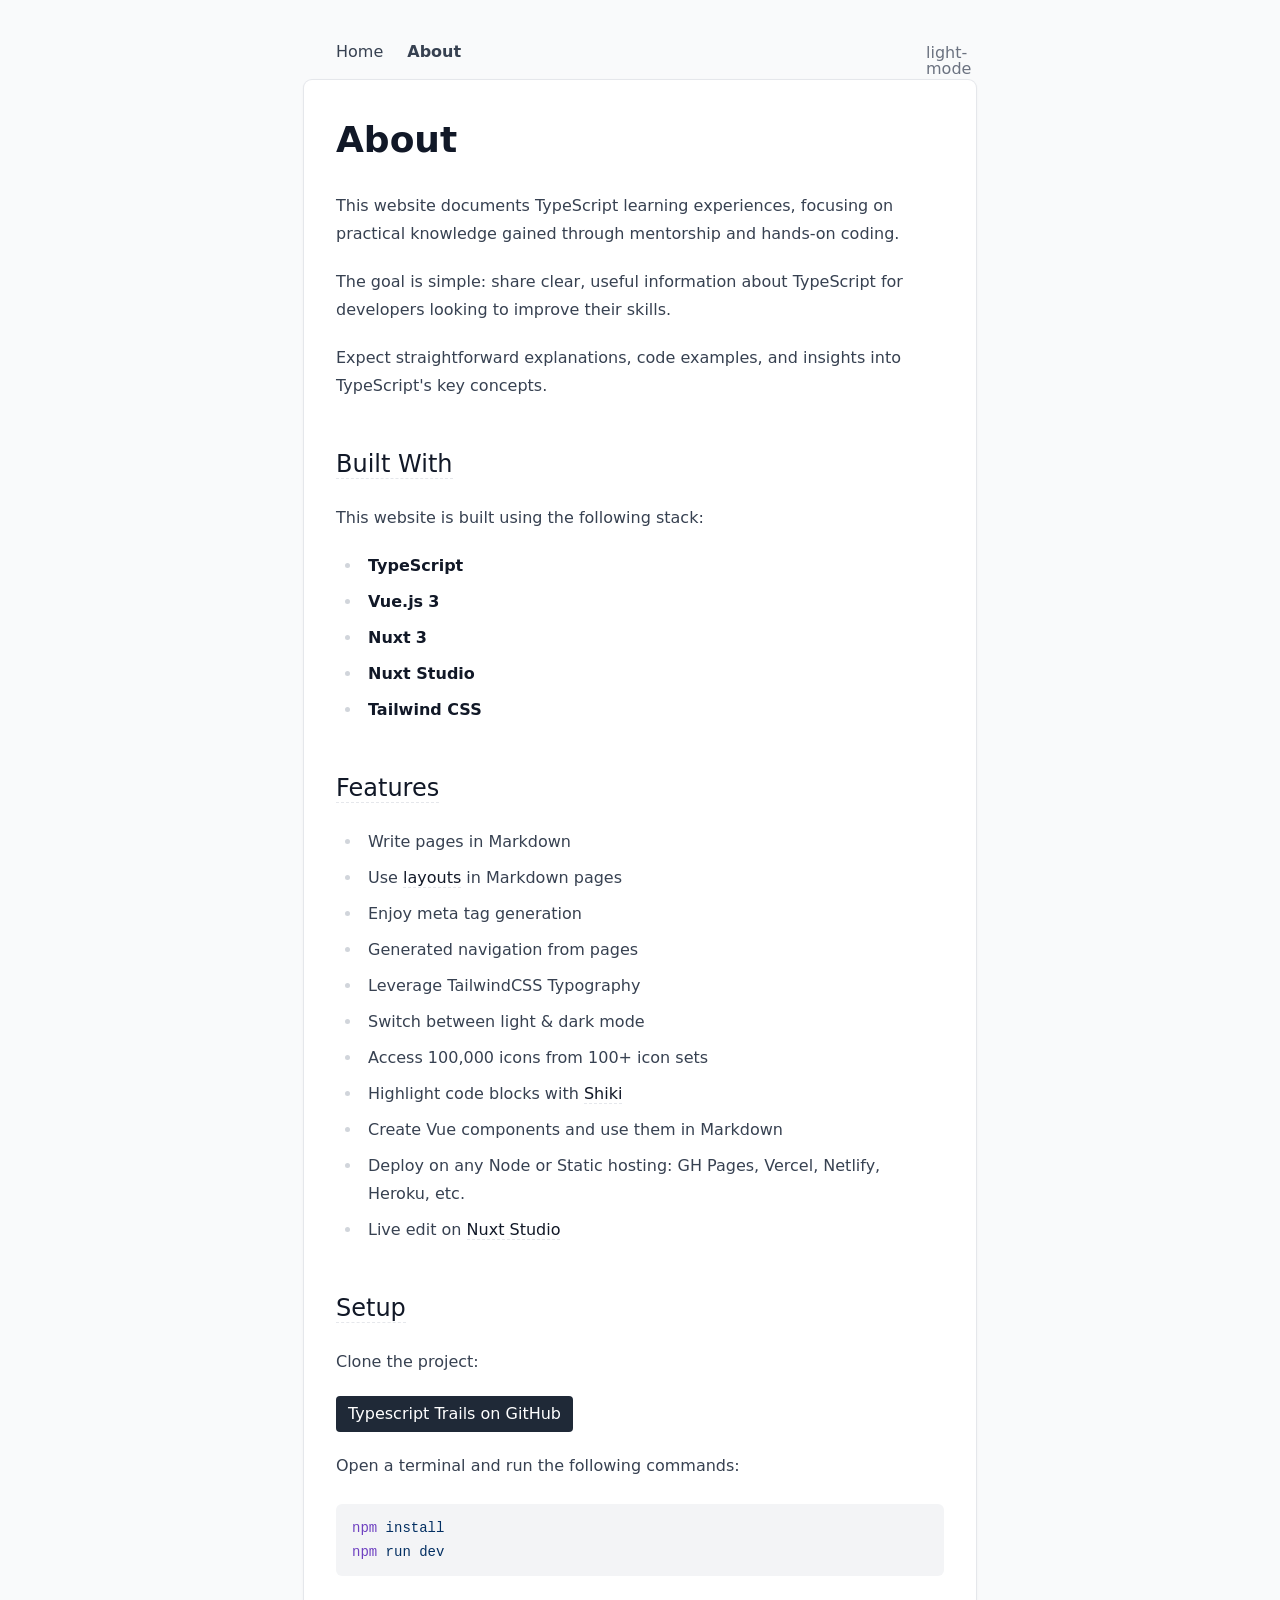
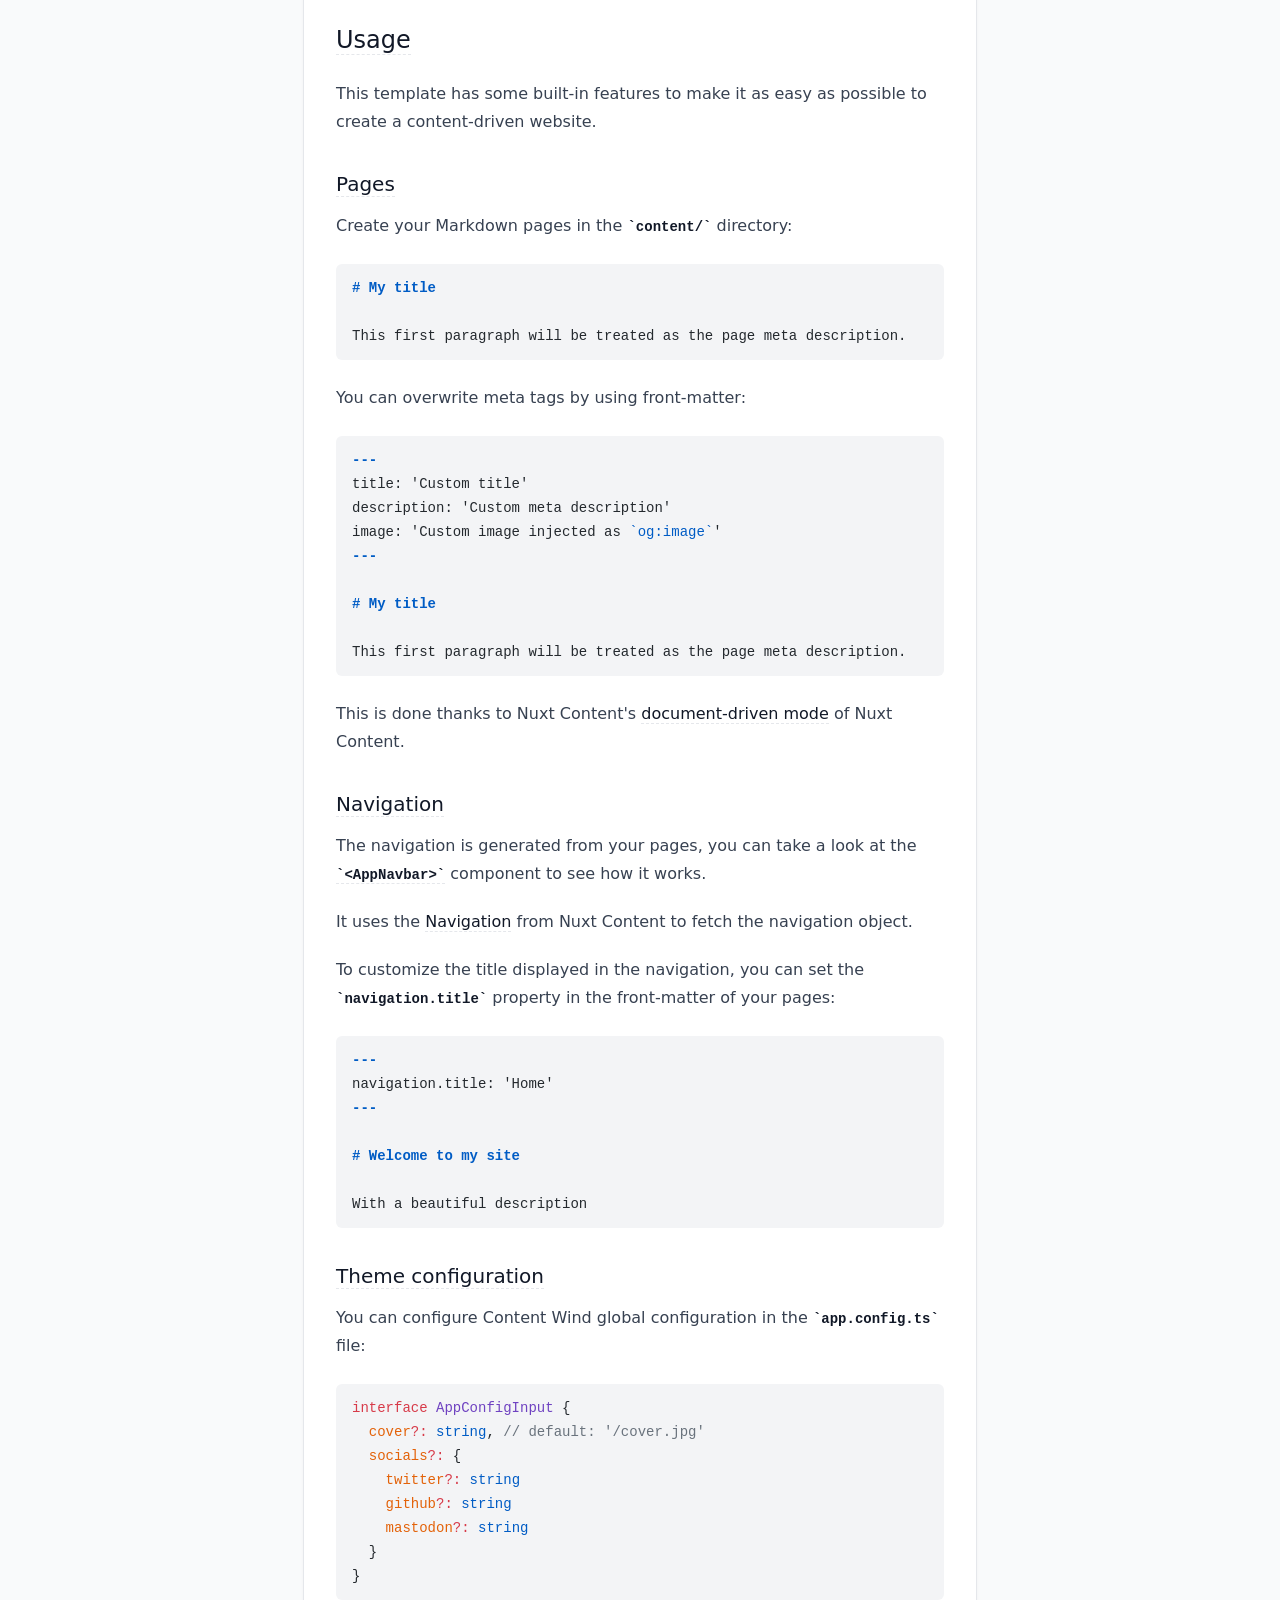
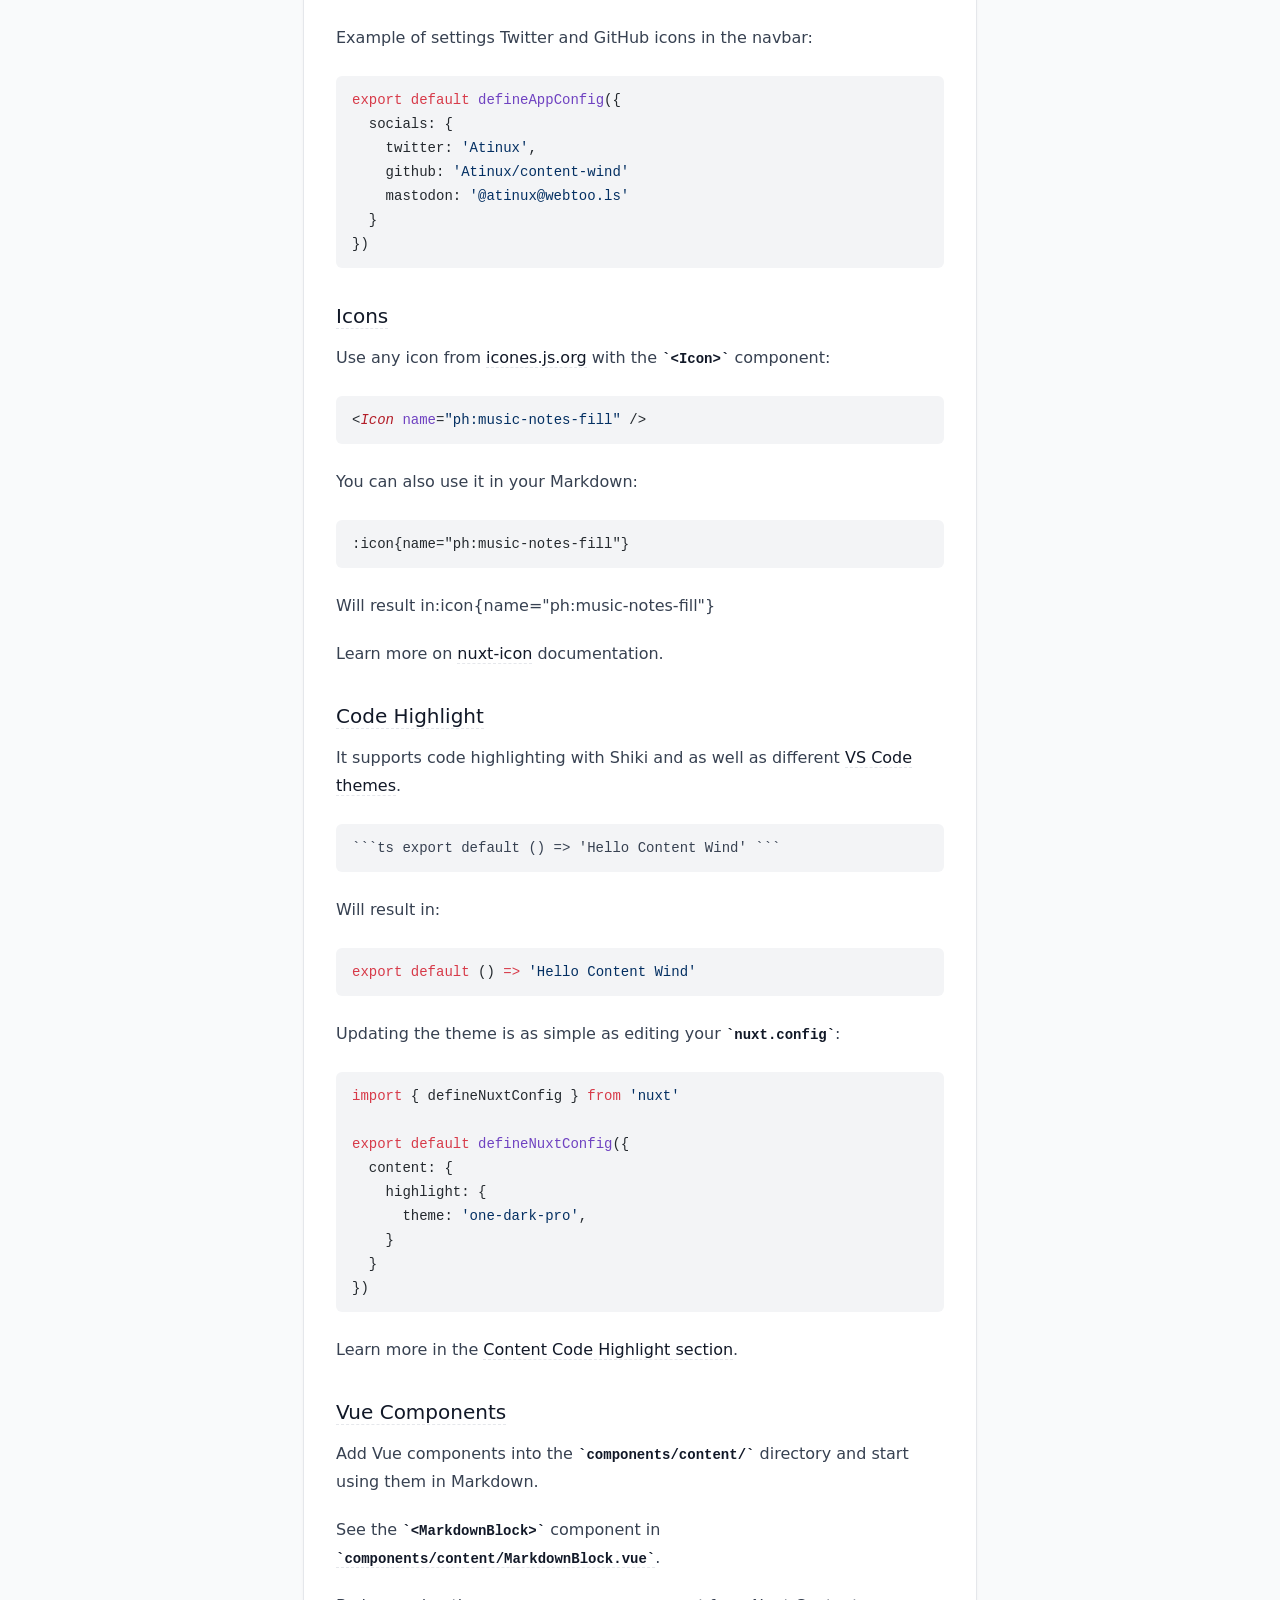
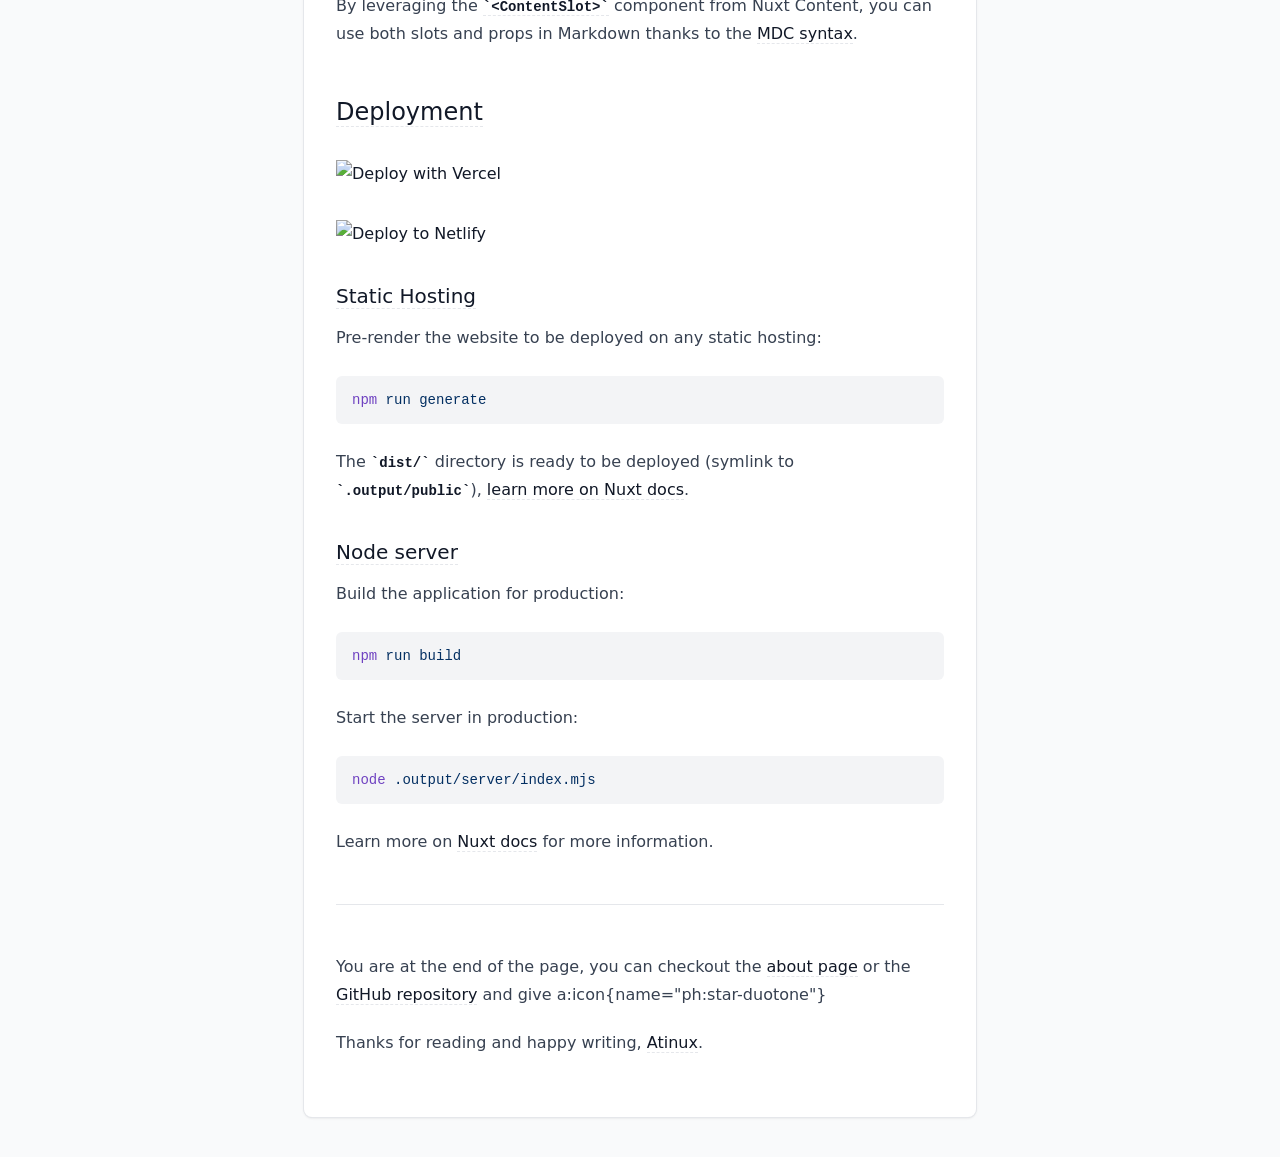
==== commit cb699d4e: "Deploying to gh-pages from @ PauloWosniak/typescript-trails@0a2b4f809e22f85c7541d9085222c23774c61319" ====
--- a/about/index.html
+++ b/about/index.html
@@ -4,31 +4,98 @@
 <style>*,::backdrop,:after,:before{--tw-border-spacing-x:0;--tw-border-spacing-y:0;--tw-translate-x:0;--tw-translate-y:0;--tw-rotate:0;--tw-skew-x:0;--tw-skew-y:0;--tw-scale-x:1;--tw-scale-y:1;--tw-pan-x: ;--tw-pan-y: ;--tw-pinch-zoom: ;--tw-scroll-snap-strictness:proximity;--tw-gradient-from-position: ;--tw-gradient-via-position: ;--tw-gradient-to-position: ;--tw-ordinal: ;--tw-slashed-zero: ;--tw-numeric-figure: ;--tw-numeric-spacing: ;--tw-numeric-fraction: ;--tw-ring-inset: ;--tw-ring-offset-width:0px;--tw-ring-offset-color:#fff;--tw-ring-color:#3b82f680;--tw-ring-offset-shadow:0 0 #0000;--tw-ring-shadow:0 0 #0000;--tw-shadow:0 0 #0000;--tw-shadow-colored:0 0 #0000;--tw-blur: ;--tw-brightness: ;--tw-contrast: ;--tw-grayscale: ;--tw-hue-rotate: ;--tw-invert: ;--tw-saturate: ;--tw-sepia: ;--tw-drop-shadow: ;--tw-backdrop-blur: ;--tw-backdrop-brightness: ;--tw-backdrop-contrast: ;--tw-backdrop-grayscale: ;--tw-backdrop-hue-rotate: ;--tw-backdrop-invert: ;--tw-backdrop-opacity: ;--tw-backdrop-saturate: ;--tw-backdrop-sepia: ;--tw-contain-size: ;--tw-contain-layout: ;--tw-contain-paint: ;--tw-contain-style: }/*! tailwindcss v3.4.16 | MIT License | https://tailwindcss.com*/*,:after,:before{border:0 solid #e5e7eb;box-sizing:border-box}:after,:before{--tw-content:""}:host,html{line-height:1.5;-webkit-text-size-adjust:100%;font-family:ui-sans-serif,system-ui,sans-serif,Apple Color Emoji,Segoe UI Emoji,Segoe UI Symbol,Noto Color Emoji;font-feature-settings:normal;font-variation-settings:normal;tab-size:4;-webkit-tap-highlight-color:transparent}body{line-height:inherit;margin:0}hr{border-top-width:1px;color:inherit;height:0}abbr:where([title]){-webkit-text-decoration:underline dotted;text-decoration:underline dotted}h1,h2,h3,h4,h5,h6{font-size:inherit;font-weight:inherit}a{color:inherit;text-decoration:inherit}b,strong{font-weight:bolder}code,kbd,pre,samp{font-family:ui-monospace,SFMono-Regular,Menlo,Monaco,Consolas,Liberation Mono,Courier New,monospace;font-feature-settings:normal;font-size:1em;font-variation-settings:normal}small{font-size:80%}sub,sup{font-size:75%;line-height:0;position:relative;vertical-align:initial}sub{bottom:-.25em}sup{top:-.5em}table{border-collapse:collapse;border-color:inherit;text-indent:0}button,input,optgroup,select,textarea{color:inherit;font-family:inherit;font-feature-settings:inherit;font-size:100%;font-variation-settings:inherit;font-weight:inherit;letter-spacing:inherit;line-height:inherit;margin:0;padding:0}button,select{text-transform:none}button,input:where([type=button]),input:where([type=reset]),input:where([type=submit]){-webkit-appearance:button;background-color:initial;background-image:none}:-moz-focusring{outline:auto}:-moz-ui-invalid{box-shadow:none}progress{vertical-align:initial}::-webkit-inner-spin-button,::-webkit-outer-spin-button{height:auto}[type=search]{-webkit-appearance:textfield;outline-offset:-2px}::-webkit-search-decoration{-webkit-appearance:none}::-webkit-file-upload-button{-webkit-appearance:button;font:inherit}summary{display:list-item}blockquote,dd,dl,figure,h1,h2,h3,h4,h5,h6,hr,p,pre{margin:0}fieldset{margin:0}fieldset,legend{padding:0}menu,ol,ul{list-style:none;margin:0;padding:0}dialog{padding:0}textarea{resize:vertical}input::placeholder,textarea::placeholder{color:#9ca3af;opacity:1}[role=button],button{cursor:pointer}:disabled{cursor:default}audio,canvas,embed,iframe,img,object,svg,video{display:block;vertical-align:middle}img,video{height:auto;max-width:100%}[hidden]:where(:not([hidden=until-found])){display:none}.prose{color:var(--tw-prose-body);max-width:65ch}.prose :where(p):not(:where([class~=not-prose],[class~=not-prose] *)){margin-bottom:1.25em;margin-top:1.25em}.prose :where([class~=lead]):not(:where([class~=not-prose],[class~=not-prose] *)){color:var(--tw-prose-lead);font-size:1.25em;line-height:1.6;margin-bottom:1.2em;margin-top:1.2em}.prose :where(a):not(:where([class~=not-prose],[class~=not-prose] *)){color:var(--tw-prose-links);font-weight:500;text-decoration:underline}.prose :where(strong):not(:where([class~=not-prose],[class~=not-prose] *)){color:var(--tw-prose-bold);font-weight:600}.prose :where(a strong):not(:where([class~=not-prose],[class~=not-prose] *)){color:inherit}.prose :where(blockquote strong):not(:where([class~=not-prose],[class~=not-prose] *)){color:inherit}.prose :where(thead th strong):not(:where([class~=not-prose],[class~=not-prose] *)){color:inherit}.prose :where(ol):not(:where([class~=not-prose],[class~=not-prose] *)){list-style-type:decimal;margin-bottom:1.25em;margin-top:1.25em;padding-inline-start:1.625em}.prose :where(ol[type=A]):not(:where([class~=not-prose],[class~=not-prose] *)){list-style-type:upper-alpha}.prose :where(ol[type=a]):not(:where([class~=not-prose],[class~=not-prose] *)){list-style-type:lower-alpha}.prose :where(ol[type=A s]):not(:where([class~=not-prose],[class~=not-prose] *)){list-style-type:upper-alpha}.prose :where(ol[type=a s]):not(:where([class~=not-prose],[class~=not-prose] *)){list-style-type:lower-alpha}.prose :where(ol[type=I]):not(:where([class~=not-prose],[class~=not-prose] *)){list-style-type:upper-roman}.prose :where(ol[type=i]):not(:where([class~=not-prose],[class~=not-prose] *)){list-style-type:lower-roman}.prose :where(ol[type=I s]):not(:where([class~=not-prose],[class~=not-prose] *)){list-style-type:upper-roman}.prose :where(ol[type=i s]):not(:where([class~=not-prose],[class~=not-prose] *)){list-style-type:lower-roman}.prose :where(ol[type="1"]):not(:where([class~=not-prose],[class~=not-prose] *)){list-style-type:decimal}.prose :where(ul):not(:where([class~=not-prose],[class~=not-prose] *)){list-style-type:disc;margin-bottom:1.25em;margin-top:1.25em;padding-inline-start:1.625em}.prose :where(ol>li):not(:where([class~=not-prose],[class~=not-prose] *))::marker{color:var(--tw-prose-counters);font-weight:400}.prose :where(ul>li):not(:where([class~=not-prose],[class~=not-prose] *))::marker{color:var(--tw-prose-bullets)}.prose :where(dt):not(:where([class~=not-prose],[class~=not-prose] *)){color:var(--tw-prose-headings);font-weight:600;margin-top:1.25em}.prose :where(hr):not(:where([class~=not-prose],[class~=not-prose] *)){border-color:var(--tw-prose-hr);border-top-width:1px;margin-bottom:3em;margin-top:3em}.prose :where(blockquote):not(:where([class~=not-prose],[class~=not-prose] *)){border-inline-start-color:var(--tw-prose-quote-borders);border-inline-start-width:.25rem;color:var(--tw-prose-quotes);font-style:italic;font-weight:500;margin-bottom:1.6em;margin-top:1.6em;padding-inline-start:1em;quotes:"\201C""\201D""\2018""\2019"}.prose :where(blockquote p:first-of-type):not(:where([class~=not-prose],[class~=not-prose] *)):before{content:open-quote}.prose :where(blockquote p:last-of-type):not(:where([class~=not-prose],[class~=not-prose] *)):after{content:close-quote}.prose :where(h1):not(:where([class~=not-prose],[class~=not-prose] *)){color:var(--tw-prose-headings);font-size:2.25em;font-weight:800;line-height:1.1111111;margin-bottom:.8888889em;margin-top:0}.prose :where(h1 strong):not(:where([class~=not-prose],[class~=not-prose] *)){color:inherit;font-weight:900}.prose :where(h2):not(:where([class~=not-prose],[class~=not-prose] *)){color:var(--tw-prose-headings);font-size:1.5em;font-weight:700;line-height:1.3333333;margin-bottom:1em;margin-top:2em}.prose :where(h2 strong):not(:where([class~=not-prose],[class~=not-prose] *)){color:inherit;font-weight:800}.prose :where(h3):not(:where([class~=not-prose],[class~=not-prose] *)){color:var(--tw-prose-headings);font-size:1.25em;font-weight:600;line-height:1.6;margin-bottom:.6em;margin-top:1.6em}.prose :where(h3 strong):not(:where([class~=not-prose],[class~=not-prose] *)){color:inherit;font-weight:700}.prose :where(h4):not(:where([class~=not-prose],[class~=not-prose] *)){color:var(--tw-prose-headings);font-weight:600;line-height:1.5;margin-bottom:.5em;margin-top:1.5em}.prose :where(h4 strong):not(:where([class~=not-prose],[class~=not-prose] *)){color:inherit;font-weight:700}.prose :where(img):not(:where([class~=not-prose],[class~=not-prose] *)){margin-bottom:2em;margin-top:2em}.prose :where(picture):not(:where([class~=not-prose],[class~=not-prose] *)){display:block;margin-bottom:2em;margin-top:2em}.prose :where(video):not(:where([class~=not-prose],[class~=not-prose] *)){margin-bottom:2em;margin-top:2em}.prose :where(kbd):not(:where([class~=not-prose],[class~=not-prose] *)){border-radius:.3125rem;box-shadow:0 0 0 1px rgb(var(--tw-prose-kbd-shadows)/10%),0 3px 0 rgb(var(--tw-prose-kbd-shadows)/10%);color:var(--tw-prose-kbd);font-family:inherit;font-size:.875em;font-weight:500;padding-inline-end:.375em;padding-bottom:.1875em;padding-top:.1875em;padding-inline-start:.375em}.prose :where(code):not(:where([class~=not-prose],[class~=not-prose] *)){color:var(--tw-prose-code);font-size:.875em;font-weight:600}.prose :where(code):not(:where([class~=not-prose],[class~=not-prose] *)):before{content:"`"}.prose :where(code):not(:where([class~=not-prose],[class~=not-prose] *)):after{content:"`"}.prose :where(a code):not(:where([class~=not-prose],[class~=not-prose] *)){color:inherit}.prose :where(h1 code):not(:where([class~=not-prose],[class~=not-prose] *)){color:inherit}.prose :where(h2 code):not(:where([class~=not-prose],[class~=not-prose] *)){color:inherit;font-size:.875em}.prose :where(h3 code):not(:where([class~=not-prose],[class~=not-prose] *)){color:inherit;font-size:.9em}.prose :where(h4 code):not(:where([class~=not-prose],[class~=not-prose] *)){color:inherit}.prose :where(blockquote code):not(:where([class~=not-prose],[class~=not-prose] *)){color:inherit}.prose :where(thead th code):not(:where([class~=not-prose],[class~=not-prose] *)){color:inherit}.prose :where(pre):not(:where([class~=not-prose],[class~=not-prose] *)){background-color:var(--tw-prose-pre-bg);border-radius:.375rem;color:var(--tw-prose-pre-code);font-size:.875em;font-weight:400;line-height:1.7142857;margin-bottom:1.7142857em;margin-top:1.7142857em;overflow-x:auto;padding-inline-end:1.1428571em;padding-bottom:.8571429em;padding-top:.8571429em;padding-inline-start:1.1428571em}.prose :where(pre code):not(:where([class~=not-prose],[class~=not-prose] *)){background-color:initial;border-radius:0;border-width:0;color:inherit;font-family:inherit;font-size:inherit;font-weight:inherit;line-height:inherit;padding:0}.prose :where(pre code):not(:where([class~=not-prose],[class~=not-prose] *)):before{content:none}.prose :where(pre code):not(:where([class~=not-prose],[class~=not-prose] *)):after{content:none}.prose :where(table):not(:where([class~=not-prose],[class~=not-prose] *)){font-size:.875em;line-height:1.7142857;margin-bottom:2em;margin-top:2em;table-layout:auto;width:100%}.prose :where(thead):not(:where([class~=not-prose],[class~=not-prose] *)){border-bottom-color:var(--tw-prose-th-borders);border-bottom-width:1px}.prose :where(thead th):not(:where([class~=not-prose],[class~=not-prose] *)){color:var(--tw-prose-headings);font-weight:600;padding-inline-end:.5714286em;padding-bottom:.5714286em;padding-inline-start:.5714286em;vertical-align:bottom}.prose :where(tbody tr):not(:where([class~=not-prose],[class~=not-prose] *)){border-bottom-color:var(--tw-prose-td-borders);border-bottom-width:1px}.prose :where(tbody tr:last-child):not(:where([class~=not-prose],[class~=not-prose] *)){border-bottom-width:0}.prose :where(tbody td):not(:where([class~=not-prose],[class~=not-prose] *)){vertical-align:initial}.prose :where(tfoot):not(:where([class~=not-prose],[class~=not-prose] *)){border-top-color:var(--tw-prose-th-borders);border-top-width:1px}.prose :where(tfoot td):not(:where([class~=not-prose],[class~=not-prose] *)){vertical-align:top}.prose :where(th,td):not(:where([class~=not-prose],[class~=not-prose] *)){text-align:start}.prose :where(figure>*):not(:where([class~=not-prose],[class~=not-prose] *)){margin-bottom:0;margin-top:0}.prose :where(figcaption):not(:where([class~=not-prose],[class~=not-prose] *)){color:var(--tw-prose-captions);font-size:.875em;line-height:1.4285714;margin-top:.8571429em}.prose{--tw-prose-body:#374151;--tw-prose-headings:#111827;--tw-prose-lead:#4b5563;--tw-prose-links:#111827;--tw-prose-bold:#111827;--tw-prose-counters:#6b7280;--tw-prose-bullets:#d1d5db;--tw-prose-hr:#e5e7eb;--tw-prose-quotes:#111827;--tw-prose-quote-borders:#e5e7eb;--tw-prose-captions:#6b7280;--tw-prose-kbd:#111827;--tw-prose-kbd-shadows:17 24 39;--tw-prose-code:#111827;--tw-prose-pre-code:#e5e7eb;--tw-prose-pre-bg:#1f2937;--tw-prose-th-borders:#d1d5db;--tw-prose-td-borders:#e5e7eb;--tw-prose-invert-body:#d1d5db;--tw-prose-invert-headings:#fff;--tw-prose-invert-lead:#9ca3af;--tw-prose-invert-links:#fff;--tw-prose-invert-bold:#fff;--tw-prose-invert-counters:#9ca3af;--tw-prose-invert-bullets:#4b5563;--tw-prose-invert-hr:#374151;--tw-prose-invert-quotes:#f3f4f6;--tw-prose-invert-quote-borders:#374151;--tw-prose-invert-captions:#9ca3af;--tw-prose-invert-kbd:#fff;--tw-prose-invert-kbd-shadows:255 255 255;--tw-prose-invert-code:#fff;--tw-prose-invert-pre-code:#d1d5db;--tw-prose-invert-pre-bg:#00000080;--tw-prose-invert-th-borders:#4b5563;--tw-prose-invert-td-borders:#374151;font-size:1rem;line-height:1.75}.prose :where(picture>img):not(:where([class~=not-prose],[class~=not-prose] *)){margin-bottom:0;margin-top:0}.prose :where(li):not(:where([class~=not-prose],[class~=not-prose] *)){margin-bottom:.5em;margin-top:.5em}.prose :where(ol>li):not(:where([class~=not-prose],[class~=not-prose] *)){padding-inline-start:.375em}.prose :where(ul>li):not(:where([class~=not-prose],[class~=not-prose] *)){padding-inline-start:.375em}.prose :where(.prose>ul>li p):not(:where([class~=not-prose],[class~=not-prose] *)){margin-bottom:.75em;margin-top:.75em}.prose :where(.prose>ul>li>p:first-child):not(:where([class~=not-prose],[class~=not-prose] *)){margin-top:1.25em}.prose :where(.prose>ul>li>p:last-child):not(:where([class~=not-prose],[class~=not-prose] *)){margin-bottom:1.25em}.prose :where(.prose>ol>li>p:first-child):not(:where([class~=not-prose],[class~=not-prose] *)){margin-top:1.25em}.prose :where(.prose>ol>li>p:last-child):not(:where([class~=not-prose],[class~=not-prose] *)){margin-bottom:1.25em}.prose :where(ul ul,ul ol,ol ul,ol ol):not(:where([class~=not-prose],[class~=not-prose] *)){margin-bottom:.75em;margin-top:.75em}.prose :where(dl):not(:where([class~=not-prose],[class~=not-prose] *)){margin-bottom:1.25em;margin-top:1.25em}.prose :where(dd):not(:where([class~=not-prose],[class~=not-prose] *)){margin-top:.5em;padding-inline-start:1.625em}.prose :where(hr+*):not(:where([class~=not-prose],[class~=not-prose] *)){margin-top:0}.prose :where(h2+*):not(:where([class~=not-prose],[class~=not-prose] *)){margin-top:0}.prose :where(h3+*):not(:where([class~=not-prose],[class~=not-prose] *)){margin-top:0}.prose :where(h4+*):not(:where([class~=not-prose],[class~=not-prose] *)){margin-top:0}.prose :where(thead th:first-child):not(:where([class~=not-prose],[class~=not-prose] *)){padding-inline-start:0}.prose :where(thead th:last-child):not(:where([class~=not-prose],[class~=not-prose] *)){padding-inline-end:0}.prose :where(tbody td,tfoot td):not(:where([class~=not-prose],[class~=not-prose] *)){padding-inline-end:.5714286em;padding-bottom:.5714286em;padding-top:.5714286em;padding-inline-start:.5714286em}.prose :where(tbody td:first-child,tfoot td:first-child):not(:where([class~=not-prose],[class~=not-prose] *)){padding-inline-start:0}.prose :where(tbody td:last-child,tfoot td:last-child):not(:where([class~=not-prose],[class~=not-prose] *)){padding-inline-end:0}.prose :where(figure):not(:where([class~=not-prose],[class~=not-prose] *)){margin-bottom:2em;margin-top:2em}.prose :where(.prose>:first-child):not(:where([class~=not-prose],[class~=not-prose] *)){margin-top:0}.prose :where(.prose>:last-child):not(:where([class~=not-prose],[class~=not-prose] *)){margin-bottom:0}.sr-only{height:1px;margin:-1px;overflow:hidden;padding:0;position:absolute;width:1px;clip:rect(0,0,0,0);border-width:0;white-space:nowrap}.static{position:static}.m-auto{margin:auto}.mx-auto{margin-left:auto;margin-right:auto}.mr-6{margin-right:1.5rem}.block{display:block}.inline-block{display:inline-block}.flex{display:flex}.inline-flex{display:inline-flex}.h-4{height:1rem}.h-5{height:1.25rem}.w-4{width:1rem}.w-5{width:1.25rem}.max-w-2xl{max-width:42rem}.max-w-full{max-width:100%}.max-w-none{max-width:none}.items-center{align-items:center}.justify-between{justify-content:space-between}.gap-1{gap:.25rem}.space-x-3>:not([hidden])~:not([hidden]){--tw-space-x-reverse:0;margin-left:calc(.75rem*(1 - var(--tw-space-x-reverse)));margin-right:calc(.75rem*var(--tw-space-x-reverse))}.overflow-x-auto{overflow-x:auto}.rounded{border-radius:.25rem}.bg-gray-50{--tw-bg-opacity:1;background-color:rgb(249 250 251/var(--tw-bg-opacity,1))}.bg-gray-800{--tw-bg-opacity:1;background-color:rgb(31 41 55/var(--tw-bg-opacity,1))}.bg-white{--tw-bg-opacity:1;background-color:rgb(255 255 255/var(--tw-bg-opacity,1))}.px-3{padding-left:.75rem;padding-right:.75rem}.px-4{padding-left:1rem;padding-right:1rem}.py-1{padding-bottom:.25rem;padding-top:.25rem}.py-10{padding-bottom:2.5rem;padding-top:2.5rem}.py-4{padding-bottom:1rem;padding-top:1rem}.text-2xl{font-size:1.5rem;line-height:2rem}.font-bold{font-weight:700}.text-black{--tw-text-opacity:1;color:rgb(0 0 0/var(--tw-text-opacity,1))}.text-gray-500{--tw-text-opacity:1;color:rgb(107 114 128/var(--tw-text-opacity,1))}.text-gray-700{--tw-text-opacity:1;color:rgb(55 65 81/var(--tw-text-opacity,1))}.text-white{--tw-text-opacity:1;color:rgb(255 255 255/var(--tw-text-opacity,1))}.no-underline{text-decoration-line:none}.ring-1{--tw-ring-offset-shadow:var(--tw-ring-inset) 0 0 0 var(--tw-ring-offset-width) var(--tw-ring-offset-color);--tw-ring-shadow:var(--tw-ring-inset) 0 0 0 calc(1px + var(--tw-ring-offset-width)) var(--tw-ring-color);box-shadow:var(--tw-ring-offset-shadow),var(--tw-ring-shadow),var(--tw-shadow,0 0 #0000)}.ring-gray-200{--tw-ring-opacity:1;--tw-ring-color:rgb(229 231 235/var(--tw-ring-opacity,1))}.transition{transition-duration:.15s;transition-property:color,background-color,border-color,text-decoration-color,fill,stroke,opacity,box-shadow,transform,filter,-webkit-backdrop-filter;transition-property:color,background-color,border-color,text-decoration-color,fill,stroke,opacity,box-shadow,transform,filter,backdrop-filter;transition-property:color,background-color,border-color,text-decoration-color,fill,stroke,opacity,box-shadow,transform,filter,backdrop-filter,-webkit-backdrop-filter;transition-timing-function:cubic-bezier(.4,0,.2,1)}.dark\:prose-invert:is(.dark *){--tw-prose-body:var(--tw-prose-invert-body);--tw-prose-headings:var(--tw-prose-invert-headings);--tw-prose-lead:var(--tw-prose-invert-lead);--tw-prose-links:var(--tw-prose-invert-links);--tw-prose-bold:var(--tw-prose-invert-bold);--tw-prose-counters:var(--tw-prose-invert-counters);--tw-prose-bullets:var(--tw-prose-invert-bullets);--tw-prose-hr:var(--tw-prose-invert-hr);--tw-prose-quotes:var(--tw-prose-invert-quotes);--tw-prose-quote-borders:var(--tw-prose-invert-quote-borders);--tw-prose-captions:var(--tw-prose-invert-captions);--tw-prose-kbd:var(--tw-prose-invert-kbd);--tw-prose-kbd-shadows:var(--tw-prose-invert-kbd-shadows);--tw-prose-code:var(--tw-prose-invert-code);--tw-prose-pre-code:var(--tw-prose-invert-pre-code);--tw-prose-pre-bg:var(--tw-prose-invert-pre-bg);--tw-prose-th-borders:var(--tw-prose-invert-th-borders);--tw-prose-td-borders:var(--tw-prose-invert-td-borders)}.hover\:text-gray-700:hover{--tw-text-opacity:1;color:rgb(55 65 81/var(--tw-text-opacity,1))}.prose-a\:border-b :is(:where(a):not(:where([class~=not-prose],[class~=not-prose] *))){border-bottom-width:1px}.prose-a\:border-dashed :is(:where(a):not(:where([class~=not-prose],[class~=not-prose] *))){border-style:dashed}.prose-a\:font-normal :is(:where(a):not(:where([class~=not-prose],[class~=not-prose] *))){font-weight:400}.prose-a\:no-underline :is(:where(a):not(:where([class~=not-prose],[class~=not-prose] *))){text-decoration-line:none}.hover\:prose-a\:border-solid :is(:where(a):not(:where([class~=not-prose],[class~=not-prose] *))):hover{border-style:solid}.hover\:prose-a\:border-primary-400 :is(:where(a):not(:where([class~=not-prose],[class~=not-prose] *))):hover{--tw-border-opacity:1;border-color:rgb(52 211 153/var(--tw-border-opacity,1))}.hover\:prose-a\:text-primary-400 :is(:where(a):not(:where([class~=not-prose],[class~=not-prose] *))):hover{--tw-text-opacity:1;color:rgb(52 211 153/var(--tw-text-opacity,1))}.prose-pre\:bg-gray-100 :is(:where(pre):not(:where([class~=not-prose],[class~=not-prose] *))){--tw-bg-opacity:1;background-color:rgb(243 244 246/var(--tw-bg-opacity,1))}.dark\:bg-gray-200:is(.dark *){--tw-bg-opacity:1;background-color:rgb(229 231 235/var(--tw-bg-opacity,1))}.dark\:bg-gray-800:is(.dark *){--tw-bg-opacity:1;background-color:rgb(31 41 55/var(--tw-bg-opacity,1))}.dark\:bg-gray-900:is(.dark *){--tw-bg-opacity:1;background-color:rgb(17 24 39/var(--tw-bg-opacity,1))}.dark\:text-gray-100:is(.dark *){--tw-text-opacity:1;color:rgb(243 244 246/var(--tw-text-opacity,1))}.dark\:text-gray-200:is(.dark *){--tw-text-opacity:1;color:rgb(229 231 235/var(--tw-text-opacity,1))}.dark\:text-gray-300:is(.dark *){--tw-text-opacity:1;color:rgb(209 213 219/var(--tw-text-opacity,1))}.dark\:text-gray-950:is(.dark *){--tw-text-opacity:1;color:rgb(3 7 18/var(--tw-text-opacity,1))}.dark\:ring-gray-700:is(.dark *){--tw-ring-opacity:1;--tw-ring-color:rgb(55 65 81/var(--tw-ring-opacity,1))}.dark\:hover\:text-gray-300:hover:is(.dark *){--tw-text-opacity:1;color:rgb(209 213 219/var(--tw-text-opacity,1))}.dark\:prose-pre\:bg-gray-900 :is(:where(pre):not(:where([class~=not-prose],[class~=not-prose] *))):is(.dark *){--tw-bg-opacity:1;background-color:rgb(17 24 39/var(--tw-bg-opacity,1))}@media (min-width:640px){.sm\:rounded{border-radius:.25rem}.sm\:rounded-lg{border-radius:.5rem}.sm\:px-8{padding-left:2rem;padding-right:2rem}.sm\:pb-10{padding-bottom:2.5rem}.sm\:pt-6{padding-top:1.5rem}.sm\:shadow{--tw-shadow:0 1px 3px 0 #0000001a,0 1px 2px -1px #0000001a;--tw-shadow-colored:0 1px 3px 0 var(--tw-shadow-color),0 1px 2px -1px var(--tw-shadow-color);box-shadow:var(--tw-ring-offset-shadow,0 0 #0000),var(--tw-ring-shadow,0 0 #0000),var(--tw-shadow)}}</style>
 <style>.icon[data-v-1f2554fa]{display:inline-block;vertical-align:middle}</style>
 <style>body{--tw-bg-opacity:1;background-color:rgb(249 250 251/var(--tw-bg-opacity,1));--tw-text-opacity:1;color:rgb(0 0 0/var(--tw-text-opacity,1))}body:is(.dark *){--tw-bg-opacity:1;background-color:rgb(17 24 39/var(--tw-bg-opacity,1));--tw-text-opacity:1;color:rgb(255 255 255/var(--tw-text-opacity,1))}</style>
+<style>pre code .line{display:block;min-height:1rem}</style>
 <link rel="stylesheet" href="/_nuxt/entry.D2n1ipjh.css" crossorigin>
-<link rel="preload" as="fetch" crossorigin="anonymous" href="/about/_payload.json?23ba1a63-abbd-467a-81b6-bec11f86594b">
-<link rel="modulepreload" as="script" crossorigin href="/_nuxt/BLuvnFiN.js">
-<link rel="modulepreload" as="script" crossorigin href="/_nuxt/CYeh1Jil.js">
-<link rel="modulepreload" as="script" crossorigin href="/_nuxt/BgpSq3LT.js">
-<link rel="modulepreload" as="script" crossorigin href="/_nuxt/D7KU7LfH.js">
-<link rel="modulepreload" as="script" crossorigin href="/_nuxt/DkpNDzMw.js">
+<link rel="stylesheet" href="/_nuxt/ProsePre.B_fgAJq0.css" crossorigin>
+<link rel="preload" as="fetch" crossorigin="anonymous" href="/about/_payload.json?a9434e0f-088a-41a7-98bf-1196265be2d7">
+<link rel="modulepreload" as="script" crossorigin href="/_nuxt/C46_jqsQ.js">
+<link rel="modulepreload" as="script" crossorigin href="/_nuxt/DkvxkGwS.js">
+<link rel="modulepreload" as="script" crossorigin href="/_nuxt/DEDKhCA_.js">
+<link rel="modulepreload" as="script" crossorigin href="/_nuxt/VuCGLkgX.js">
+<link rel="modulepreload" as="script" crossorigin href="/_nuxt/B-Gln9hJ.js">
 <link rel="modulepreload" as="script" crossorigin href="/_nuxt/CxYJgpPD.js">
-<link rel="modulepreload" as="script" crossorigin href="/_nuxt/BQpKq0he.js">
-<link rel="modulepreload" as="script" crossorigin href="/_nuxt/IeWFN2EG.js">
-<link rel="modulepreload" as="script" crossorigin href="/_nuxt/g4eaBSU7.js">
-<link rel="modulepreload" as="script" crossorigin href="/_nuxt/N_DdasMk.js">
-<link rel="modulepreload" as="script" crossorigin href="/_nuxt/C3MN5_xE.js">
-<link rel="modulepreload" as="script" crossorigin href="/_nuxt/Ci-73x5v.js">
-<link rel="modulepreload" as="script" crossorigin href="/_nuxt/BKFTCplC.js">
-<link rel="prefetch" as="script" crossorigin href="/_nuxt/BXAPg_PM.js">
-<link rel="prefetch" as="script" crossorigin href="/_nuxt/Bcy4H9Zz.js">
+<link rel="modulepreload" as="script" crossorigin href="/_nuxt/B_DrJzY7.js">
+<link rel="modulepreload" as="script" crossorigin href="/_nuxt/DcxkHIM5.js">
+<link rel="modulepreload" as="script" crossorigin href="/_nuxt/BMuTl8m9.js">
+<link rel="modulepreload" as="script" crossorigin href="/_nuxt/YTdPZGlU.js">
+<link rel="modulepreload" as="script" crossorigin href="/_nuxt/BTFayKyD.js">
+<link rel="modulepreload" as="script" crossorigin href="/_nuxt/BFaKfgQi.js">
+<link rel="modulepreload" as="script" crossorigin href="/_nuxt/DhixFlBL.js">
+<link rel="modulepreload" as="script" crossorigin href="/_nuxt/Tb5Ah5iV.js">
+<link rel="modulepreload" as="script" crossorigin href="/_nuxt/BtneAzWy.js">
+<link rel="modulepreload" as="script" crossorigin href="/_nuxt/C12A4YOa.js">
+<link rel="modulepreload" as="script" crossorigin href="/_nuxt/DLzIRjKC.js">
+<link rel="modulepreload" as="script" crossorigin href="/_nuxt/9b5u9hDB.js">
+<link rel="modulepreload" as="script" crossorigin href="/_nuxt/Cv0nvwom.js">
+<link rel="modulepreload" as="script" crossorigin href="/_nuxt/Dkh4a7_C.js">
+<link rel="modulepreload" as="script" crossorigin href="/_nuxt/DXLgTXuo.js">
+<link rel="modulepreload" as="script" crossorigin href="/_nuxt/GeS0xSSd.js">
+<link rel="modulepreload" as="script" crossorigin href="/_nuxt/CN5u6QD4.js">
+<link rel="modulepreload" as="script" crossorigin href="/_nuxt/DJHLAY5T.js">
+<link rel="modulepreload" as="script" crossorigin href="/_nuxt/K9Rr5oXg.js">
+<link rel="modulepreload" as="script" crossorigin href="/_nuxt/Cfu46a74.js">
+<link rel="modulepreload" as="script" crossorigin href="/_nuxt/DR5w41cv.js">
+<link rel="prefetch" as="script" crossorigin href="/_nuxt/3AUW1eSo.js">
+<link rel="prefetch" as="script" crossorigin href="/_nuxt/Cp6B4hNH.js">
 <link rel="prefetch" as="style" crossorigin href="/_nuxt/useStudio.BbFIQOKC.css">
-<link rel="prefetch" as="script" crossorigin href="/_nuxt/CuWqegjo.js">
-<link rel="prefetch" as="script" crossorigin href="/_nuxt/BPB63zTB.js">
-<link rel="prefetch" as="script" crossorigin href="/_nuxt/CqtJ7Ne4.js">
+<link rel="prefetch" as="script" crossorigin href="/_nuxt/B27lxCEf.js">
+<link rel="prefetch" as="script" crossorigin href="/_nuxt/BMTXr_GK.js">
+<link rel="prefetch" as="script" crossorigin href="/_nuxt/BlCYqwcG.js">
+<meta content="/cover.jpg" property="og:image">
 <meta name="twitter:card" content="summary_large_image">
 <meta property="og:title" content="About">
-<meta name="description" content="This is a custom description for Content Wind about page.">
-<meta property="og:description" content="This is a custom description for Content Wind about page.">
-<meta property="og:image" content="https://fastly.picsum.photos/id/866/536/354.jpg?hmac=tGofDTV7tl2rprappPzKFiZ9vDh5MKj39oa2D--gqhA">
-<script type="module" src="/_nuxt/BLuvnFiN.js" crossorigin></script><script>"use strict";(()=>{const t=window,e=document.documentElement,c=["dark","light"],n=getStorageValue("localStorage","nuxt-color-mode")||"system";let i=n==="system"?u():n;const r=e.getAttribute("data-color-mode-forced");r&&(i=r),l(i),t["__NUXT_COLOR_MODE__"]={preference:n,value:i,getColorScheme:u,addColorScheme:l,removeColorScheme:d};function l(o){const s=""+o+"",a="";e.classList?e.classList.add(s):e.className+=" "+s,a&&e.setAttribute("data-"+a,o)}function d(o){const s=""+o+"",a="";e.classList?e.classList.remove(s):e.className=e.className.replace(new RegExp(s,"g"),""),a&&e.removeAttribute("data-"+a)}function f(o){return t.matchMedia("(prefers-color-scheme"+o+")")}function u(){if(t.matchMedia&&f("").media!=="not all"){for(const o of c)if(f(":"+o).matches)return o}return"light"}})();function getStorageValue(t,e){switch(t){case"localStorage":return window.localStorage.getItem(e);case"sessionStorage":return window.sessionStorage.getItem(e);case"cookie":return getCookie(e);default:return null}}function getCookie(t){const c=("; "+window.document.cookie).split("; "+t+"=");if(c.length===2)return c.pop()?.split(";").shift()}</script></head><body><div id="__nuxt"><div class="sm:pt-6 sm:pb-10"><!----><!----><!----><div class="nuxt-loading-indicator" style="position:fixed;top:0;right:0;left:0;pointer-events:none;width:auto;height:3px;opacity:0;background:repeating-linear-gradient(to right,#00dc82 0%,#34cdfe 50%,#0047e1 100%);background-size:Infinity% auto;transform:scaleX(0%);transform-origin:left;transition:transform 0.1s, height 0.4s, opacity 0.4s;z-index:999999;"></div><div class="flex justify-between max-w-2xl px-4 py-4 mx-auto sm:px-8"><div class="text-gray-700 dark:text-gray-200"><!--[--><a href="/" class="mr-6">Home</a><a aria-current="page" href="/about" class="font-bold router-link-exact-active mr-6">About</a><!--]--></div><div class="space-x-3 transition text-gray-500"><a href="https://twitter.com/Atinux" title="Twitter" class="dark:text-gray-100 hover:text-gray-700 dark:hover:text-gray-300"><svg xmlns="http://www.w3.org/2000/svg" xmlns:xlink="http://www.w3.org/1999/xlink" aria-hidden="true" role="img" class="icon w-5 h-5" style="" width="1em" height="1em" viewBox="0 0 512 512" data-v-1f2554fa><path fill="currentColor" d="M459.37 151.716c.325 4.548.325 9.097.325 13.645c0 138.72-105.583 298.558-298.558 298.558c-59.452 0-114.68-17.219-161.137-47.106c8.447.974 16.568 1.299 25.34 1.299c49.055 0 94.213-16.568 130.274-44.832c-46.132-.975-84.792-31.188-98.112-72.772c6.498.974 12.995 1.624 19.818 1.624c9.421 0 18.843-1.3 27.614-3.573c-48.081-9.747-84.143-51.98-84.143-102.985v-1.299c13.969 7.797 30.214 12.67 47.431 13.319c-28.264-18.843-46.781-51.005-46.781-87.391c0-19.492 5.197-37.36 14.294-52.954c51.655 63.675 129.3 105.258 216.365 109.807c-1.624-7.797-2.599-15.918-2.599-24.04c0-57.828 46.782-104.934 104.934-104.934c30.213 0 57.502 12.67 76.67 33.137c23.715-4.548 46.456-13.32 66.599-25.34c-7.798 24.366-24.366 44.833-46.132 57.827c21.117-2.273 41.584-8.122 60.426-16.243c-14.292 20.791-32.161 39.308-52.628 54.253"/></svg></a><a href="https://github.com/Atinux/content-wind" title="GitHub" class="dark:text-gray-100 hover:text-gray-700 dark:hover:text-gray-300"><svg xmlns="http://www.w3.org/2000/svg" xmlns:xlink="http://www.w3.org/1999/xlink" aria-hidden="true" role="img" class="icon w-5 h-5" style="" width="1em" height="1em" viewBox="0 0 496 512" data-v-1f2554fa><path fill="currentColor" d="M165.9 397.4c0 2-2.3 3.6-5.2 3.6c-3.3.3-5.6-1.3-5.6-3.6c0-2 2.3-3.6 5.2-3.6c3-.3 5.6 1.3 5.6 3.6m-31.1-4.5c-.7 2 1.3 4.3 4.3 4.9c2.6 1 5.6 0 6.2-2s-1.3-4.3-4.3-5.2c-2.6-.7-5.5.3-6.2 2.3m44.2-1.7c-2.9.7-4.9 2.6-4.6 4.9c.3 2 2.9 3.3 5.9 2.6c2.9-.7 4.9-2.6 4.6-4.6c-.3-1.9-3-3.2-5.9-2.9M244.8 8C106.1 8 0 113.3 0 252c0 110.9 69.8 205.8 169.5 239.2c12.8 2.3 17.3-5.6 17.3-12.1c0-6.2-.3-40.4-.3-61.4c0 0-70 15-84.7-29.8c0 0-11.4-29.1-27.8-36.6c0 0-22.9-15.7 1.6-15.4c0 0 24.9 2 38.6 25.8c21.9 38.6 58.6 27.5 72.9 20.9c2.3-16 8.8-27.1 16-33.7c-55.9-6.2-112.3-14.3-112.3-110.5c0-27.5 7.6-41.3 23.6-58.9c-2.6-6.5-11.1-33.3 2.6-67.9c20.9-6.5 69 27 69 27c20-5.6 41.5-8.5 62.8-8.5s42.8 2.9 62.8 8.5c0 0 48.1-33.6 69-27c13.7 34.7 5.2 61.4 2.6 67.9c16 17.7 25.8 31.5 25.8 58.9c0 96.5-58.9 104.2-114.8 110.5c9.2 7.9 17 22.9 17 46.4c0 33.7-.3 75.4-.3 83.6c0 6.5 4.6 14.4 17.3 12.1C428.2 457.8 496 362.9 496 252C496 113.3 383.5 8 244.8 8M97.2 352.9c-1.3 1-1 3.3.7 5.2c1.6 1.6 3.9 2.3 5.2 1c1.3-1 1-3.3-.7-5.2c-1.6-1.6-3.9-2.3-5.2-1m-10.8-8.1c-.7 1.3.3 2.9 2.3 3.9c1.6 1 3.6.7 4.3-.7c.7-1.3-.3-2.9-2.3-3.9c-2-.6-3.6-.3-4.3.7m32.4 35.6c-1.6 1.3-1 4.3 1.3 6.2c2.3 2.3 5.2 2.6 6.5 1c1.3-1.3.7-4.3-1.3-6.2c-2.2-2.3-5.2-2.6-6.5-1m-11.4-14.7c-1.6 1-1.6 3.6 0 5.9s4.3 3.3 5.6 2.3c1.6-1.3 1.6-3.9 0-6.2c-1.4-2.3-4-3.3-5.6-2"/></svg></a><a href="https://elk.zone/@atinux@webtoo.ls" title="Mastodon" class="dark:text-gray-100 hover:text-gray-700 dark:hover:text-gray-300"><svg xmlns="http://www.w3.org/2000/svg" xmlns:xlink="http://www.w3.org/1999/xlink" aria-hidden="true" role="img" class="icon w-5 h-5" style="" width="1em" height="1em" viewBox="0 0 448 512" data-v-1f2554fa><path fill="currentColor" d="M433 179.11c0-97.2-63.71-125.7-63.71-125.7c-62.52-28.7-228.56-28.4-290.48 0c0 0-63.72 28.5-63.72 125.7c0 115.7-6.6 259.4 105.63 289.1c40.51 10.7 75.32 13 103.33 11.4c50.81-2.8 79.32-18.1 79.32-18.1l-1.7-36.9s-36.31 11.4-77.12 10.1c-40.41-1.4-83-4.4-89.63-54a102.5 102.5 0 0 1-.9-13.9c85.63 20.9 158.65 9.1 178.75 6.7c56.12-6.7 105-41.3 111.23-72.9c9.8-49.8 9-121.5 9-121.5m-75.12 125.2h-46.63v-114.2c0-49.7-64-51.6-64 6.9v62.5h-46.33V197c0-58.5-64-56.6-64-6.9v114.2H90.19c0-122.1-5.2-147.9 18.41-175c25.9-28.9 79.82-30.8 103.83 6.1l11.6 19.5l11.6-19.5c24.11-37.1 78.12-34.8 103.83-6.1c23.71 27.3 18.4 53 18.4 175z"/></svg></a><button aria-label="Color Mode" class="inline-block w-5 dark:text-gray-100 hover:text-gray-700 dark:hover:text-gray-300"><span>...</span></button></div></div><!--[--><div class="document-driven-page"><div class="py-10 m-auto bg-white sm:px-8 ring-1 ring-gray-200 dark:ring-gray-700 dark:bg-gray-800 sm:rounded"><main class="max-w-2xl px-4 mx-auto prose dark:prose-invert prose-pre:bg-gray-100 dark:prose-pre:bg-gray-900 hover:prose-a:text-primary-400 prose-a:font-normal prose-a:no-underline prose-a:border-dashed prose-a:border-b hover:prose-a:border-solid hover:prose-a:border-primary-400"><!--[--><div><h1 id="about"><!--[-->About<!--]--></h1><p><!--[-->This is the about page, with a custom description and image for SEO ✨<!--]--></p><p><!--[--><img src="https://fastly.picsum.photos/id/866/536/354.jpg?hmac=tGofDTV7tl2rprappPzKFiZ9vDh5MKj39oa2D--gqhA" alt="Content Wind"><!--]--></p></div><!--]--></main></div></div><!--]--></div></div><div id="teleports"></div><script type="application/json" data-nuxt-data="nuxt-app" data-ssr="true" id="__NUXT_DATA__" data-src="/about/_payload.json?23ba1a63-abbd-467a-81b6-bec11f86594b">[{"state":1,"once":82,"_errors":83,"serverRendered":5,"path":11,"prerenderedAt":85},["Reactive",2],{"$scolor-mode":3,"$sdd-pages":7,"$sdd-surrounds":53,"$sdd-globals":66,"$sdd-navigation":68,"$sicons":71},{"preference":4,"value":4,"unknown":5,"forced":6},"system",true,false,["ShallowRef",8],["ShallowReactive",9],{"/about":10},{"_path":11,"_dir":12,"_draft":6,"_partial":6,"_locale":12,"title":13,"description":14,"navigation":15,"layout":16,"head":17,"body":20,"_type":47,"_id":48,"_source":49,"_file":50,"_stem":51,"_extension":52},"/about","","About","This is the about page, with a custom description and image for SEO ✨",{"title":13},"full-width",{"description":18,"image":19},"This is a custom description for Content Wind about page.","https://fastly.picsum.photos/id/866/536/354.jpg?hmac=tGofDTV7tl2rprappPzKFiZ9vDh5MKj39oa2D--gqhA",{"type":21,"children":22,"toc":44},"root",[23,31,36],{"type":24,"tag":25,"props":26,"children":28},"element","h1",{"id":27},"about",[29],{"type":30,"value":13},"text",{"type":24,"tag":32,"props":33,"children":34},"p",{},[35],{"type":30,"value":14},{"type":24,"tag":32,"props":37,"children":38},{},[39],{"type":24,"tag":40,"props":41,"children":43},"img",{"alt":42,"src":19},"Content Wind",[],{"title":12,"searchDepth":45,"depth":45,"links":46},2,[],"markdown","content:2.about.md","content","2.about.md","2.about","md",["ShallowRef",54],["ShallowReactive",55],{"/about":56},[57,65],{"_path":58,"_dir":12,"_draft":6,"_partial":6,"_locale":12,"title":42,"description":59,"navigation":60,"_type":47,"_id":62,"_source":49,"_file":63,"_stem":64,"_extension":52},"/","A lightweight Nuxt theme to build a Markdown driven website, based on Nuxt Content, TailwindCSS and Iconify ✨",{"title":61},"Home","content:1.index.md","1.index.md","1.index",null,["ShallowRef",67],{},[69,70],{"title":61,"_path":58},{"title":13,"_path":11,"layout":16},{"fa-brands:twitter":72,"fa-brands:github":76,"fa-brands:mastodon":79},{"left":73,"top":73,"width":74,"height":74,"rotate":73,"vFlip":6,"hFlip":6,"body":75},0,512,"\u003Cpath fill=\"currentColor\" d=\"M459.37 151.716c.325 4.548.325 9.097.325 13.645c0 138.72-105.583 298.558-298.558 298.558c-59.452 0-114.68-17.219-161.137-47.106c8.447.974 16.568 1.299 25.34 1.299c49.055 0 94.213-16.568 130.274-44.832c-46.132-.975-84.792-31.188-98.112-72.772c6.498.974 12.995 1.624 19.818 1.624c9.421 0 18.843-1.3 27.614-3.573c-48.081-9.747-84.143-51.98-84.143-102.985v-1.299c13.969 7.797 30.214 12.67 47.431 13.319c-28.264-18.843-46.781-51.005-46.781-87.391c0-19.492 5.197-37.36 14.294-52.954c51.655 63.675 129.3 105.258 216.365 109.807c-1.624-7.797-2.599-15.918-2.599-24.04c0-57.828 46.782-104.934 104.934-104.934c30.213 0 57.502 12.67 76.67 33.137c23.715-4.548 46.456-13.32 66.599-25.34c-7.798 24.366-24.366 44.833-46.132 57.827c21.117-2.273 41.584-8.122 60.426-16.243c-14.292 20.791-32.161 39.308-52.628 54.253\"/>",{"left":73,"top":73,"width":77,"height":74,"rotate":73,"vFlip":6,"hFlip":6,"body":78},496,"\u003Cpath fill=\"currentColor\" d=\"M165.9 397.4c0 2-2.3 3.6-5.2 3.6c-3.3.3-5.6-1.3-5.6-3.6c0-2 2.3-3.6 5.2-3.6c3-.3 5.6 1.3 5.6 3.6m-31.1-4.5c-.7 2 1.3 4.3 4.3 4.9c2.6 1 5.6 0 6.2-2s-1.3-4.3-4.3-5.2c-2.6-.7-5.5.3-6.2 2.3m44.2-1.7c-2.9.7-4.9 2.6-4.6 4.9c.3 2 2.9 3.3 5.9 2.6c2.9-.7 4.9-2.6 4.6-4.6c-.3-1.9-3-3.2-5.9-2.9M244.8 8C106.1 8 0 113.3 0 252c0 110.9 69.8 205.8 169.5 239.2c12.8 2.3 17.3-5.6 17.3-12.1c0-6.2-.3-40.4-.3-61.4c0 0-70 15-84.7-29.8c0 0-11.4-29.1-27.8-36.6c0 0-22.9-15.7 1.6-15.4c0 0 24.9 2 38.6 25.8c21.9 38.6 58.6 27.5 72.9 20.9c2.3-16 8.8-27.1 16-33.7c-55.9-6.2-112.3-14.3-112.3-110.5c0-27.5 7.6-41.3 23.6-58.9c-2.6-6.5-11.1-33.3 2.6-67.9c20.9-6.5 69 27 69 27c20-5.6 41.5-8.5 62.8-8.5s42.8 2.9 62.8 8.5c0 0 48.1-33.6 69-27c13.7 34.7 5.2 61.4 2.6 67.9c16 17.7 25.8 31.5 25.8 58.9c0 96.5-58.9 104.2-114.8 110.5c9.2 7.9 17 22.9 17 46.4c0 33.7-.3 75.4-.3 83.6c0 6.5 4.6 14.4 17.3 12.1C428.2 457.8 496 362.9 496 252C496 113.3 383.5 8 244.8 8M97.2 352.9c-1.3 1-1 3.3.7 5.2c1.6 1.6 3.9 2.3 5.2 1c1.3-1 1-3.3-.7-5.2c-1.6-1.6-3.9-2.3-5.2-1m-10.8-8.1c-.7 1.3.3 2.9 2.3 3.9c1.6 1 3.6.7 4.3-.7c.7-1.3-.3-2.9-2.3-3.9c-2-.6-3.6-.3-4.3.7m32.4 35.6c-1.6 1.3-1 4.3 1.3 6.2c2.3 2.3 5.2 2.6 6.5 1c1.3-1.3.7-4.3-1.3-6.2c-2.2-2.3-5.2-2.6-6.5-1m-11.4-14.7c-1.6 1-1.6 3.6 0 5.9s4.3 3.3 5.6 2.3c1.6-1.3 1.6-3.9 0-6.2c-1.4-2.3-4-3.3-5.6-2\"/>",{"left":73,"top":73,"width":80,"height":74,"rotate":73,"vFlip":6,"hFlip":6,"body":81},448,"\u003Cpath fill=\"currentColor\" d=\"M433 179.11c0-97.2-63.71-125.7-63.71-125.7c-62.52-28.7-228.56-28.4-290.48 0c0 0-63.72 28.5-63.72 125.7c0 115.7-6.6 259.4 105.63 289.1c40.51 10.7 75.32 13 103.33 11.4c50.81-2.8 79.32-18.1 79.32-18.1l-1.7-36.9s-36.31 11.4-77.12 10.1c-40.41-1.4-83-4.4-89.63-54a102.5 102.5 0 0 1-.9-13.9c85.63 20.9 158.65 9.1 178.75 6.7c56.12-6.7 105-41.3 111.23-72.9c9.8-49.8 9-121.5 9-121.5m-75.12 125.2h-46.63v-114.2c0-49.7-64-51.6-64 6.9v62.5h-46.33V197c0-58.5-64-56.6-64-6.9v114.2H90.19c0-122.1-5.2-147.9 18.41-175c25.9-28.9 79.82-30.8 103.83 6.1l11.6 19.5l11.6-19.5c24.11-37.1 78.12-34.8 103.83-6.1c23.71 27.3 18.4 53 18.4 175z\"/>",["Set"],["ShallowReactive",84],{},1733355663013]</script>
-<script>window.__NUXT__={};window.__NUXT__.config={public:{studio:{apiURL:"https://api.nuxt.studio",iframeMessagingAllowedOrigins:""},mdc:{components:{prose:true,map:{p:"prose-p",a:"prose-a",blockquote:"prose-blockquote","code-inline":"prose-code-inline",code:"ProseCodeInline",em:"prose-em",h1:"prose-h1",h2:"prose-h2",h3:"prose-h3",h4:"prose-h4",h5:"prose-h5",h6:"prose-h6",hr:"prose-hr",img:"prose-img",ul:"prose-ul",ol:"prose-ol",li:"prose-li",strong:"prose-strong",table:"prose-table",thead:"prose-thead",tbody:"prose-tbody",td:"prose-td",th:"prose-th",tr:"prose-tr"}},headings:{anchorLinks:{h1:false,h2:true,h3:true,h4:true,h5:false,h6:false}}},content:{locales:[],defaultLocale:"",integrity:1733355633206,experimental:{stripQueryParameters:false,advanceQuery:false,clientDB:false},respectPathCase:false,api:{baseURL:"/api/_content"},navigation:{fields:["layout"]},tags:{p:"prose-p",a:"prose-a",blockquote:"prose-blockquote","code-inline":"prose-code-inline",code:"ProseCodeInline",em:"prose-em",h1:"prose-h1",h2:"prose-h2",h3:"prose-h3",h4:"prose-h4",h5:"prose-h5",h6:"prose-h6",hr:"prose-hr",img:"prose-img",ul:"prose-ul",ol:"prose-ol",li:"prose-li",strong:"prose-strong",table:"prose-table",thead:"prose-thead",tbody:"prose-tbody",td:"prose-td",th:"prose-th",tr:"prose-tr"},highlight:{theme:{dark:"github-dark",default:"github-light"},highlighter:"shiki",shikiEngine:"oniguruma",langs:["js","jsx","json","ts","tsx","vue","css","html","bash","md","mdc","yaml"]},wsUrl:"",documentDriven:{page:true,navigation:true,surround:true,globals:{},layoutFallbacks:["theme"],injectPage:true},host:"",trailingSlash:false,search:"",contentHead:true,anchorLinks:{depth:4,exclude:[1]}}},app:{baseURL:"/",buildId:"23ba1a63-abbd-467a-81b6-bec11f86594b",buildAssetsDir:"/_nuxt/",cdnURL:""}}</script></body></html>+<meta name="description" content="About page of Typescript Trails website">
+<meta property="og:description" content="About page of Typescript Trails website">
+<script type="module" src="/_nuxt/C46_jqsQ.js" crossorigin></script><script>"use strict";(()=>{const t=window,e=document.documentElement,c=["dark","light"],n=getStorageValue("localStorage","nuxt-color-mode")||"system";let i=n==="system"?u():n;const r=e.getAttribute("data-color-mode-forced");r&&(i=r),l(i),t["__NUXT_COLOR_MODE__"]={preference:n,value:i,getColorScheme:u,addColorScheme:l,removeColorScheme:d};function l(o){const s=""+o+"",a="";e.classList?e.classList.add(s):e.className+=" "+s,a&&e.setAttribute("data-"+a,o)}function d(o){const s=""+o+"",a="";e.classList?e.classList.remove(s):e.className=e.className.replace(new RegExp(s,"g"),""),a&&e.removeAttribute("data-"+a)}function f(o){return t.matchMedia("(prefers-color-scheme"+o+")")}function u(){if(t.matchMedia&&f("").media!=="not all"){for(const o of c)if(f(":"+o).matches)return o}return"light"}})();function getStorageValue(t,e){switch(t){case"localStorage":return window.localStorage.getItem(e);case"sessionStorage":return window.sessionStorage.getItem(e);case"cookie":return getCookie(e);default:return null}}function getCookie(t){const c=("; "+window.document.cookie).split("; "+t+"=");if(c.length===2)return c.pop()?.split(";").shift()}</script></head><body><div id="__nuxt"><div class="sm:pt-6 sm:pb-10"><!----><!----><!----><div class="nuxt-loading-indicator" style="position:fixed;top:0;right:0;left:0;pointer-events:none;width:auto;height:3px;opacity:0;background:repeating-linear-gradient(to right,#00dc82 0%,#34cdfe 50%,#0047e1 100%);background-size:Infinity% auto;transform:scaleX(0%);transform-origin:left;transition:transform 0.1s, height 0.4s, opacity 0.4s;z-index:999999;"></div><div class="flex justify-between max-w-2xl px-4 py-4 mx-auto sm:px-8"><div class="text-gray-700 dark:text-gray-200"><!--[--><a href="/" class="mr-6">Home</a><a aria-current="page" href="/about" class="font-bold router-link-exact-active mr-6">About</a><!--]--></div><div class="space-x-3 transition text-gray-500"><!----><!----><!----><button aria-label="Color Mode" class="inline-block w-5 dark:text-gray-100 hover:text-gray-700 dark:hover:text-gray-300"><span>...</span></button></div></div><!--[--><div class="document-driven-page"><div class="max-w-2xl px-4 py-10 m-auto bg-white sm:px-8 sm:shadow dark:bg-gray-800 ring-1 ring-gray-200 dark:ring-gray-700 sm:rounded-lg"><main class="max-w-none prose dark:prose-invert prose-pre:bg-gray-100 dark:prose-pre:bg-gray-900 hover:prose-a:text-primary-400 prose-a:font-normal prose-a:no-underline prose-a:border-dashed prose-a:border-b hover:prose-a:border-solid hover:prose-a:border-primary-400"><!--[--><div><h1 id="about"><!--[-->About<!--]--></h1><p><!--[-->This website documents TypeScript learning experiences, focusing on practical knowledge gained through mentorship and hands-on coding.<!--]--></p><p><!--[-->The goal is simple: share clear, useful information about TypeScript for developers looking to improve their skills.<!--]--></p><p><!--[-->Expect straightforward explanations, code examples, and insights into TypeScript&#39;s key concepts.<!--]--></p><h2 id="built-with"><a href="#built-with"><!--[-->Built With<!--]--></a></h2><p><!--[-->This website is built using the following stack:<!--]--></p><ul><!--[--><li><!--[--><strong><!--[-->TypeScript<!--]--></strong><!--]--></li><li><!--[--><strong><!--[-->Vue.js<!--]--></strong> <strong><!--[-->3<!--]--></strong><!--]--></li><li><!--[--><strong><!--[-->Nuxt<!--]--></strong> <strong><!--[-->3<!--]--></strong><!--]--></li><li><!--[--><strong><!--[-->Nuxt Studio<!--]--></strong><!--]--></li><li><!--[--><strong><!--[-->Tailwind CSS<!--]--></strong><!--]--></li><!--]--></ul><h2 id="features"><a href="#features"><!--[-->Features<!--]--></a></h2><ul><!--[--><li><!--[-->Write pages in Markdown<!--]--></li><li><!--[-->Use <a href="https://nuxt.com/docs/guide/directory-structure/layouts" rel="nofollow"><!--[-->layouts<!--]--></a> in Markdown pages<!--]--></li><li><!--[-->Enjoy meta tag generation<!--]--></li><li><!--[-->Generated navigation from pages<!--]--></li><li><!--[-->Leverage TailwindCSS Typography<!--]--></li><li><!--[-->Switch between light &amp; dark mode<!--]--></li><li><!--[-->Access 100,000 icons from 100+ icon sets<!--]--></li><li><!--[-->Highlight code blocks with <a href="https://shiki.matsu.io" rel="nofollow"><!--[-->Shiki<!--]--></a><!--]--></li><li><!--[-->Create Vue components and use them in Markdown<!--]--></li><li><!--[-->Deploy on any Node or Static hosting: GH Pages, Vercel, Netlify, Heroku, etc.<!--]--></li><li><!--[-->Live edit on <a href="https://nuxt.studio" rel="nofollow"><!--[-->Nuxt Studio<!--]--></a><!--]--></li><!--]--></ul><h2 id="setup"><a href="#setup"><!--[-->Setup<!--]--></a></h2><p><!--[-->Clone the project:<!--]--></p><span class="not-prose"><a href="https://github.com/PauloWosniak/typescript-trails" rel="noopener noreferrer" class="inline-flex items-center gap-1 text-white bg-gray-800 dark:bg-gray-200 dark:text-gray-950 px-3 py-1 rounded no-underline"><!----><!--[-->Typescript Trails on GitHub<!--]--></a></span><p><!--[-->Open a terminal and run the following commands:<!--]--></p><!--[--><pre class="language-bash shiki shiki-themes github-dark github-light" style=""><!--[--><code><span class="line" line="1"><span style="--shiki-dark:#B392F0;--shiki-default:#6F42C1">npm</span><span style="--shiki-dark:#9ECBFF;--shiki-default:#032F62"> install
+</span></span><span class="line" line="2"><span style="--shiki-dark:#B392F0;--shiki-default:#6F42C1">npm</span><span style="--shiki-dark:#9ECBFF;--shiki-default:#032F62"> run</span><span style="--shiki-dark:#9ECBFF;--shiki-default:#032F62"> dev
+</span></span></code><!--]--></pre><!--]--><h2 id="usage"><a href="#usage"><!--[-->Usage<!--]--></a></h2><p><!--[-->This template has some built-in features to make it as easy as possible to create a content-driven website.<!--]--></p><h3 id="pages"><a href="#pages"><!--[-->Pages<!--]--></a></h3><p><!--[-->Create your Markdown pages in the <code class=""><!--[-->content/<!--]--></code> directory:<!--]--></p><!--[--><pre class="language-md shiki shiki-themes github-dark github-light" style=""><!--[--><code><span class="line" line="1"><span style="--shiki-dark:#79B8FF;--shiki-dark-font-weight:bold;--shiki-default:#005CC5;--shiki-default-font-weight:bold"># My title
+</span></span><span class="line" line="2"><span emptylineplaceholder="true">
+</span></span><span class="line" line="3"><span style="--shiki-dark:#E1E4E8;--shiki-default:#24292E">This first paragraph will be treated as the page meta description.
+</span></span></code><!--]--></pre><!--]--><p><!--[-->You can overwrite meta tags by using front-matter:<!--]--></p><!--[--><pre class="language-md shiki shiki-themes github-dark github-light" style=""><!--[--><code><span class="line" line="1"><span style="--shiki-dark:#79B8FF;--shiki-dark-font-weight:bold;--shiki-default:#005CC5;--shiki-default-font-weight:bold">---
+</span></span><span class="line" line="2"><span style="--shiki-dark:#E1E4E8;--shiki-default:#24292E">title: &#39;Custom title&#39;
+</span></span><span class="line" line="3"><span style="--shiki-dark:#E1E4E8;--shiki-default:#24292E">description: &#39;Custom meta description&#39;
+</span></span><span class="line" line="4"><span style="--shiki-dark:#E1E4E8;--shiki-default:#24292E">image: &#39;Custom image injected as </span><span style="--shiki-dark:#79B8FF;--shiki-default:#005CC5">`og:image`</span><span style="--shiki-dark:#E1E4E8;--shiki-default:#24292E">&#39;
+</span></span><span class="line" line="5"><span style="--shiki-dark:#79B8FF;--shiki-dark-font-weight:bold;--shiki-default:#005CC5;--shiki-default-font-weight:bold">---
+</span></span><span class="line" line="6"><span emptylineplaceholder="true">
+</span></span><span class="line" line="7"><span style="--shiki-dark:#79B8FF;--shiki-dark-font-weight:bold;--shiki-default:#005CC5;--shiki-default-font-weight:bold"># My title
+</span></span><span class="line" line="8"><span emptylineplaceholder="true">
+</span></span><span class="line" line="9"><span style="--shiki-dark:#E1E4E8;--shiki-default:#24292E">This first paragraph will be treated as the page meta description.
+</span></span></code><!--]--></pre><!--]--><p><!--[-->This is done thanks to Nuxt Content&#39;s <a href="https://content.nuxtjs.org/guide/writing/document-driven" rel="nofollow"><!--[-->document-driven mode<!--]--></a> of Nuxt Content.<!--]--></p><h3 id="navigation"><a href="#navigation"><!--[-->Navigation<!--]--></a></h3><p><!--[-->The navigation is generated from your pages, you can take a look at the <a href="https://github.com/Atinux/content-wind/blob/main/components/AppNavbar.vue" rel="nofollow"><!--[--><code class=""><!--[-->&lt;AppNavbar&gt;<!--]--></code><!--]--></a> component to see how it works.<!--]--></p><p><!--[-->It uses the <a href="https://content.nuxt.com/usage/navigation" rel="nofollow"><!--[-->Navigation<!--]--></a> from Nuxt Content to fetch the navigation object.<!--]--></p><p><!--[-->To customize the title displayed in the navigation, you can set the <code class=""><!--[-->navigation.title<!--]--></code> property in the front-matter of your pages:<!--]--></p><!--[--><pre class="language-md shiki shiki-themes github-dark github-light" style=""><!--[--><code><span class="line" line="1"><span style="--shiki-dark:#79B8FF;--shiki-dark-font-weight:bold;--shiki-default:#005CC5;--shiki-default-font-weight:bold">---
+</span></span><span class="line" line="2"><span style="--shiki-dark:#E1E4E8;--shiki-default:#24292E">navigation.title: &#39;Home&#39;
+</span></span><span class="line" line="3"><span style="--shiki-dark:#79B8FF;--shiki-dark-font-weight:bold;--shiki-default:#005CC5;--shiki-default-font-weight:bold">---
+</span></span><span class="line" line="4"><span emptylineplaceholder="true">
+</span></span><span class="line" line="5"><span style="--shiki-dark:#79B8FF;--shiki-dark-font-weight:bold;--shiki-default:#005CC5;--shiki-default-font-weight:bold"># Welcome to my site
+</span></span><span class="line" line="6"><span emptylineplaceholder="true">
+</span></span><span class="line" line="7"><span style="--shiki-dark:#E1E4E8;--shiki-default:#24292E">With a beautiful description
+</span></span></code><!--]--></pre><!--]--><h3 id="theme-configuration"><a href="#theme-configuration"><!--[-->Theme configuration<!--]--></a></h3><p><!--[-->You can configure Content Wind global configuration in the <code class=""><!--[-->app.config.ts<!--]--></code> file:<!--]--></p><!--[--><pre class="language-ts shiki shiki-themes github-dark github-light" style=""><!--[--><code><span class="line" line="1"><span style="--shiki-dark:#F97583;--shiki-default:#D73A49">interface</span><span style="--shiki-dark:#B392F0;--shiki-default:#6F42C1"> AppConfigInput</span><span style="--shiki-dark:#E1E4E8;--shiki-default:#24292E"> {
+</span></span><span class="line" line="2"><span style="--shiki-dark:#FFAB70;--shiki-default:#E36209">  cover</span><span style="--shiki-dark:#F97583;--shiki-default:#D73A49">?:</span><span style="--shiki-dark:#79B8FF;--shiki-default:#005CC5"> string</span><span style="--shiki-dark:#E1E4E8;--shiki-default:#24292E">, </span><span style="--shiki-dark:#6A737D;--shiki-default:#6A737D">// default: &#39;/cover.jpg&#39;
+</span></span><span class="line" line="3"><span style="--shiki-dark:#FFAB70;--shiki-default:#E36209">  socials</span><span style="--shiki-dark:#F97583;--shiki-default:#D73A49">?:</span><span style="--shiki-dark:#E1E4E8;--shiki-default:#24292E"> {
+</span></span><span class="line" line="4"><span style="--shiki-dark:#FFAB70;--shiki-default:#E36209">    twitter</span><span style="--shiki-dark:#F97583;--shiki-default:#D73A49">?:</span><span style="--shiki-dark:#79B8FF;--shiki-default:#005CC5"> string
+</span></span><span class="line" line="5"><span style="--shiki-dark:#FFAB70;--shiki-default:#E36209">    github</span><span style="--shiki-dark:#F97583;--shiki-default:#D73A49">?:</span><span style="--shiki-dark:#79B8FF;--shiki-default:#005CC5"> string
+</span></span><span class="line" line="6"><span style="--shiki-dark:#FFAB70;--shiki-default:#E36209">    mastodon</span><span style="--shiki-dark:#F97583;--shiki-default:#D73A49">?:</span><span style="--shiki-dark:#79B8FF;--shiki-default:#005CC5"> string
+</span></span><span class="line" line="7"><span style="--shiki-dark:#E1E4E8;--shiki-default:#24292E">  }
+</span></span><span class="line" line="8"><span style="--shiki-dark:#E1E4E8;--shiki-default:#24292E">}
+</span></span></code><!--]--></pre><!--]--><p><!--[-->Example of settings Twitter and GitHub icons in the navbar:<!--]--></p><!--[--><pre class="language-ts shiki shiki-themes github-dark github-light" style=""><!--[--><code><span class="line" line="1"><span style="--shiki-dark:#F97583;--shiki-default:#D73A49">export</span><span style="--shiki-dark:#F97583;--shiki-default:#D73A49"> default</span><span style="--shiki-dark:#B392F0;--shiki-default:#6F42C1"> defineAppConfig</span><span style="--shiki-dark:#E1E4E8;--shiki-default:#24292E">({
+</span></span><span class="line" line="2"><span style="--shiki-dark:#E1E4E8;--shiki-default:#24292E">  socials: {
+</span></span><span class="line" line="3"><span style="--shiki-dark:#E1E4E8;--shiki-default:#24292E">    twitter: </span><span style="--shiki-dark:#9ECBFF;--shiki-default:#032F62">&#39;Atinux&#39;</span><span style="--shiki-dark:#E1E4E8;--shiki-default:#24292E">,
+</span></span><span class="line" line="4"><span style="--shiki-dark:#E1E4E8;--shiki-default:#24292E">    github: </span><span style="--shiki-dark:#9ECBFF;--shiki-default:#032F62">&#39;Atinux/content-wind&#39;
+</span></span><span class="line" line="5"><span style="--shiki-dark:#E1E4E8;--shiki-default:#24292E">    mastodon: </span><span style="--shiki-dark:#9ECBFF;--shiki-default:#032F62">&#39;@atinux@webtoo.ls&#39;
+</span></span><span class="line" line="6"><span style="--shiki-dark:#E1E4E8;--shiki-default:#24292E">  }
+</span></span><span class="line" line="7"><span style="--shiki-dark:#E1E4E8;--shiki-default:#24292E">})
+</span></span></code><!--]--></pre><!--]--><h3 id="icons"><a href="#icons"><!--[-->Icons<!--]--></a></h3><p><!--[-->Use any icon from <a href="https://icones.js.org" rel="nofollow"><!--[-->icones.js.org<!--]--></a> with the <code class=""><!--[-->&lt;Icon&gt;<!--]--></code> component:<!--]--></p><!--[--><pre class="language-html shiki shiki-themes github-dark github-light" style=""><!--[--><code><span class="line" line="1"><span style="--shiki-dark:#E1E4E8;--shiki-default:#24292E">&lt;</span><span style="--shiki-dark:#FDAEB7;--shiki-dark-font-style:italic;--shiki-default:#B31D28;--shiki-default-font-style:italic">Icon</span><span style="--shiki-dark:#B392F0;--shiki-default:#6F42C1"> name</span><span style="--shiki-dark:#E1E4E8;--shiki-default:#24292E">=</span><span style="--shiki-dark:#9ECBFF;--shiki-default:#032F62">&quot;ph:music-notes-fill&quot;</span><span style="--shiki-dark:#E1E4E8;--shiki-default:#24292E"> /&gt;
+</span></span></code><!--]--></pre><!--]--><p><!--[-->You can also use it in your Markdown:<!--]--></p><!--[--><pre class="language-md shiki shiki-themes github-dark github-light" style=""><!--[--><code><span class="line" line="1"><span style="--shiki-dark:#E1E4E8;--shiki-default:#24292E">:icon{name=&quot;ph:music-notes-fill&quot;}
+</span></span></code><!--]--></pre><!--]--><p><!--[-->Will result in:icon{name=&quot;ph:music-notes-fill&quot;}<!--]--></p><p><!--[-->Learn more on <a href="https://github.com/nuxt-modules/icon" rel="nofollow"><!--[-->nuxt-icon<!--]--></a> documentation.<!--]--></p><h3 id="code-highlight"><a href="#code-highlight"><!--[-->Code Highlight<!--]--></a></h3><p><!--[-->It supports code highlighting with Shiki and as well as different <a href="https://github.com/shikijs/shiki/blob/main/docs/themes.md#all-themes" rel="nofollow"><!--[-->VS Code themes<!--]--></a>.<!--]--></p><pre class="max-w-full overflow-x-auto text-gray-700 dark:text-gray-300"><!--[-->```ts export default () =&gt; &#39;Hello Content Wind&#39; ```<!--]--></pre><p><!--[-->Will result in:<!--]--></p><!--[--><pre class="language-ts shiki shiki-themes github-dark github-light" style=""><!--[--><code><span class="line" line="1"><span style="--shiki-dark:#F97583;--shiki-default:#D73A49">export</span><span style="--shiki-dark:#F97583;--shiki-default:#D73A49"> default</span><span style="--shiki-dark:#E1E4E8;--shiki-default:#24292E"> () </span><span style="--shiki-dark:#F97583;--shiki-default:#D73A49">=&gt;</span><span style="--shiki-dark:#9ECBFF;--shiki-default:#032F62"> &#39;Hello Content Wind&#39;
+</span></span></code><!--]--></pre><!--]--><p><!--[-->Updating the theme is as simple as editing your <code class=""><!--[-->nuxt.config<!--]--></code>:<!--]--></p><!--[--><pre class="language-ts shiki shiki-themes github-dark github-light" style=""><!--[--><code><span class="line" line="1"><span style="--shiki-dark:#F97583;--shiki-default:#D73A49">import</span><span style="--shiki-dark:#E1E4E8;--shiki-default:#24292E"> { defineNuxtConfig } </span><span style="--shiki-dark:#F97583;--shiki-default:#D73A49">from</span><span style="--shiki-dark:#9ECBFF;--shiki-default:#032F62"> &#39;nuxt&#39;
+</span></span><span class="line" line="2"><span emptylineplaceholder="true">
+</span></span><span class="line" line="3"><span style="--shiki-dark:#F97583;--shiki-default:#D73A49">export</span><span style="--shiki-dark:#F97583;--shiki-default:#D73A49"> default</span><span style="--shiki-dark:#B392F0;--shiki-default:#6F42C1"> defineNuxtConfig</span><span style="--shiki-dark:#E1E4E8;--shiki-default:#24292E">({
+</span></span><span class="line" line="4"><span style="--shiki-dark:#E1E4E8;--shiki-default:#24292E">  content: {
+</span></span><span class="line" line="5"><span style="--shiki-dark:#E1E4E8;--shiki-default:#24292E">    highlight: {
+</span></span><span class="line" line="6"><span style="--shiki-dark:#E1E4E8;--shiki-default:#24292E">      theme: </span><span style="--shiki-dark:#9ECBFF;--shiki-default:#032F62">&#39;one-dark-pro&#39;</span><span style="--shiki-dark:#E1E4E8;--shiki-default:#24292E">,
+</span></span><span class="line" line="7"><span style="--shiki-dark:#E1E4E8;--shiki-default:#24292E">    }
+</span></span><span class="line" line="8"><span style="--shiki-dark:#E1E4E8;--shiki-default:#24292E">  }
+</span></span><span class="line" line="9"><span style="--shiki-dark:#E1E4E8;--shiki-default:#24292E">})
+</span></span></code><!--]--></pre><!--]--><p><!--[-->Learn more in the <a href="https://content.nuxt.com/get-started/configuration#highlight" rel="nofollow"><!--[-->Content Code Highlight section<!--]--></a>.<!--]--></p><h3 id="vue-components"><a href="#vue-components"><!--[-->Vue Components<!--]--></a></h3><p><!--[-->Add Vue components into the <code class=""><!--[-->components/content/<!--]--></code> directory and start using them in Markdown.<!--]--></p><p><!--[-->See the <code class=""><!--[-->&lt;MarkdownBlock&gt;<!--]--></code> component in <a href="https://github.com/Atinux/content-wind/blob/main/.demo/components/content/MarkdownBlock.vue" rel="nofollow"><!--[--><code class=""><!--[-->components/content/MarkdownBlock.vue<!--]--></code><!--]--></a>.<!--]--></p><p><!--[-->By leveraging the <a href="https://content.nuxt.com/components/content-slot" rel="nofollow"><!--[--><code class=""><!--[-->&lt;ContentSlot&gt;<!--]--></code><!--]--></a> component from Nuxt Content, you can use both slots and props in Markdown thanks to the <a href="https://content.nuxt.com/usage/markdown" rel="nofollow"><!--[-->MDC syntax<!--]--></a>.<!--]--></p><h2 id="deployment"><a href="#deployment"><!--[-->Deployment<!--]--></a></h2><p><!--[--><a href="https://vercel.com/new/clone?repository-url=https%3A%2F%2Fgithub.com%2FAtinux%2Fcontent-wind-template" rel="nofollow"><!--[--><img src="https://vercel.com/button" alt="Deploy with Vercel"><!--]--></a> <a href="https://app.netlify.com/start/deploy?repository=https://github.com/Atinux/content-wind-template" rel="nofollow"><!--[--><img src="https://www.netlify.com/img/deploy/button.svg" alt="Deploy to Netlify"><!--]--></a><!--]--></p><h3 id="static-hosting"><a href="#static-hosting"><!--[-->Static Hosting<!--]--></a></h3><p><!--[-->Pre-render the website to be deployed on any static hosting:<!--]--></p><!--[--><pre class="language-bash shiki shiki-themes github-dark github-light" style=""><!--[--><code><span class="line" line="1"><span style="--shiki-dark:#B392F0;--shiki-default:#6F42C1">npm</span><span style="--shiki-dark:#9ECBFF;--shiki-default:#032F62"> run</span><span style="--shiki-dark:#9ECBFF;--shiki-default:#032F62"> generate
+</span></span></code><!--]--></pre><!--]--><p><!--[-->The <code class=""><!--[-->dist/<!--]--></code> directory is ready to be deployed (symlink to <code class=""><!--[-->.output/public<!--]--></code>), <a href="https://nuxt.com/docs/getting-started/deployment#static-hosting" rel="nofollow"><!--[-->learn more on Nuxt docs<!--]--></a>.<!--]--></p><h3 id="node-server"><a href="#node-server"><!--[-->Node server<!--]--></a></h3><p><!--[-->Build the application for production:<!--]--></p><!--[--><pre class="language-bash shiki shiki-themes github-dark github-light" style=""><!--[--><code><span class="line" line="1"><span style="--shiki-dark:#B392F0;--shiki-default:#6F42C1">npm</span><span style="--shiki-dark:#9ECBFF;--shiki-default:#032F62"> run</span><span style="--shiki-dark:#9ECBFF;--shiki-default:#032F62"> build
+</span></span></code><!--]--></pre><!--]--><p><!--[-->Start the server in production:<!--]--></p><!--[--><pre class="language-bash shiki shiki-themes github-dark github-light" style=""><!--[--><code><span class="line" line="1"><span style="--shiki-dark:#B392F0;--shiki-default:#6F42C1">node</span><span style="--shiki-dark:#9ECBFF;--shiki-default:#032F62"> .output/server/index.mjs
+</span></span></code><!--]--></pre><!--]--><p><!--[-->Learn more on <a href="https://nuxt.com/docs/getting-started/deployment" rel="nofollow"><!--[-->Nuxt docs<!--]--></a> for more information.<!--]--></p><hr><p><!--[-->You are at the end of the page, you can checkout the <a aria-current="page" href="/about" class="router-link-active router-link-exact-active"><!--[-->about page<!--]--></a> or the <a href="https://github.com/Atinux/content-wind" rel="nofollow"><!--[-->GitHub repository<!--]--></a> and give a:icon{name=&quot;ph:star-duotone&quot;}<!--]--></p><p><!--[-->Thanks for reading and happy writing, <a href="https://twitter.com/Atinux" rel="nofollow"><!--[-->Atinux<!--]--></a>.<!--]--></p><style>html .dark .shiki span {color: var(--shiki-dark);background: var(--shiki-dark-bg);font-style: var(--shiki-dark-font-style);font-weight: var(--shiki-dark-font-weight);text-decoration: var(--shiki-dark-text-decoration);}html.dark .shiki span {color: var(--shiki-dark);background: var(--shiki-dark-bg);font-style: var(--shiki-dark-font-style);font-weight: var(--shiki-dark-font-weight);text-decoration: var(--shiki-dark-text-decoration);}html .default .shiki span {color: var(--shiki-default);background: var(--shiki-default-bg);font-style: var(--shiki-default-font-style);font-weight: var(--shiki-default-font-weight);text-decoration: var(--shiki-default-text-decoration);}html .shiki span {color: var(--shiki-default);background: var(--shiki-default-bg);font-style: var(--shiki-default-font-style);font-weight: var(--shiki-default-font-weight);text-decoration: var(--shiki-default-text-decoration);}</style></div><!--]--></main></div></div><!--]--></div></div><div id="teleports"></div><script type="application/json" data-nuxt-data="nuxt-app" data-ssr="true" id="__NUXT_DATA__" data-src="/about/_payload.json?a9434e0f-088a-41a7-98bf-1196265be2d7">[{"state":1,"once":1458,"_errors":1459,"serverRendered":5,"path":11,"prerenderedAt":1461},["Reactive",2],{"$scolor-mode":3,"$sdd-pages":7,"$sdd-surrounds":1440,"$sdd-globals":1453,"$sdd-navigation":1455},{"preference":4,"value":4,"unknown":5,"forced":6},"system",true,false,["ShallowRef",8],["ShallowReactive",9],{"/about":10},{"_path":11,"_dir":12,"_draft":6,"_partial":6,"_locale":12,"title":13,"description":14,"navigation":15,"layout":16,"head":17,"body":19,"_type":1435,"_id":1436,"_source":1437,"_file":1438,"_stem":1439,"_extension":312},"/about","","About","This website documents TypeScript learning experiences, focusing on practical knowledge gained through mentorship and hands-on coding.",{"title":13},"default",{"description":18,"image":12},"About page of Typescript Trails website",{"type":20,"children":21,"toc":1418},"root",[22,30,35,40,45,52,57,115,121,203,209,214,224,229,276,282,287,294,307,344,349,440,454,460,478,491,504,563,569,582,722,727,824,830,852,895,900,914,919,933,939,953,962,967,1000,1013,1125,1138,1144,1157,1182,1208,1214,1239,1245,1250,1273,1302,1308,1313,1336,1341,1361,1374,1378,1399,1412],{"type":23,"tag":24,"props":25,"children":27},"element","h1",{"id":26},"about",[28],{"type":29,"value":13},"text",{"type":23,"tag":31,"props":32,"children":33},"p",{},[34],{"type":29,"value":14},{"type":23,"tag":31,"props":36,"children":37},{},[38],{"type":29,"value":39},"The goal is simple: share clear, useful information about TypeScript for developers looking to improve their skills.",{"type":23,"tag":31,"props":41,"children":42},{},[43],{"type":29,"value":44},"Expect straightforward explanations, code examples, and insights into TypeScript's key concepts.",{"type":23,"tag":46,"props":47,"children":49},"h2",{"id":48},"built-with",[50],{"type":29,"value":51},"Built With",{"type":23,"tag":31,"props":53,"children":54},{},[55],{"type":29,"value":56},"This website is built using the following stack:",{"type":23,"tag":58,"props":59,"children":60},"ul",{},[61,71,86,99,107],{"type":23,"tag":62,"props":63,"children":64},"li",{},[65],{"type":23,"tag":66,"props":67,"children":68},"strong",{},[69],{"type":29,"value":70},"TypeScript",{"type":23,"tag":62,"props":72,"children":73},{},[74,79,81],{"type":23,"tag":66,"props":75,"children":76},{},[77],{"type":29,"value":78},"Vue.js",{"type":29,"value":80}," ",{"type":23,"tag":66,"props":82,"children":83},{},[84],{"type":29,"value":85},"3",{"type":23,"tag":62,"props":87,"children":88},{},[89,94,95],{"type":23,"tag":66,"props":90,"children":91},{},[92],{"type":29,"value":93},"Nuxt",{"type":29,"value":80},{"type":23,"tag":66,"props":96,"children":97},{},[98],{"type":29,"value":85},{"type":23,"tag":62,"props":100,"children":101},{},[102],{"type":23,"tag":66,"props":103,"children":104},{},[105],{"type":29,"value":106},"Nuxt Studio",{"type":23,"tag":62,"props":108,"children":109},{},[110],{"type":23,"tag":66,"props":111,"children":112},{},[113],{"type":29,"value":114},"Tailwind CSS",{"type":23,"tag":46,"props":116,"children":118},{"id":117},"features",[119],{"type":29,"value":120},"Features",{"type":23,"tag":58,"props":122,"children":123},{},[124,129,145,150,155,160,165,170,182,187,192],{"type":23,"tag":62,"props":125,"children":126},{},[127],{"type":29,"value":128},"Write pages in Markdown",{"type":23,"tag":62,"props":130,"children":131},{},[132,134,143],{"type":29,"value":133},"Use ",{"type":23,"tag":135,"props":136,"children":140},"a",{"href":137,"rel":138},"https://nuxt.com/docs/guide/directory-structure/layouts",[139],"nofollow",[141],{"type":29,"value":142},"layouts",{"type":29,"value":144}," in Markdown pages",{"type":23,"tag":62,"props":146,"children":147},{},[148],{"type":29,"value":149},"Enjoy meta tag generation",{"type":23,"tag":62,"props":151,"children":152},{},[153],{"type":29,"value":154},"Generated navigation from pages",{"type":23,"tag":62,"props":156,"children":157},{},[158],{"type":29,"value":159},"Leverage TailwindCSS Typography",{"type":23,"tag":62,"props":161,"children":162},{},[163],{"type":29,"value":164},"Switch between light & dark mode",{"type":23,"tag":62,"props":166,"children":167},{},[168],{"type":29,"value":169},"Access 100,000 icons from 100+ icon sets",{"type":23,"tag":62,"props":171,"children":172},{},[173,175],{"type":29,"value":174},"Highlight code blocks with ",{"type":23,"tag":135,"props":176,"children":179},{"href":177,"rel":178},"https://shiki.matsu.io",[139],[180],{"type":29,"value":181},"Shiki",{"type":23,"tag":62,"props":183,"children":184},{},[185],{"type":29,"value":186},"Create Vue components and use them in Markdown",{"type":23,"tag":62,"props":188,"children":189},{},[190],{"type":29,"value":191},"Deploy on any Node or Static hosting: GH Pages, Vercel, Netlify, Heroku, etc.",{"type":23,"tag":62,"props":193,"children":194},{},[195,197],{"type":29,"value":196},"Live edit on ",{"type":23,"tag":135,"props":198,"children":201},{"href":199,"rel":200},"https://nuxt.studio",[139],[202],{"type":29,"value":106},{"type":23,"tag":46,"props":204,"children":206},{"id":205},"setup",[207],{"type":29,"value":208},"Setup",{"type":23,"tag":31,"props":210,"children":211},{},[212],{"type":29,"value":213},"Clone the project:",{"type":23,"tag":215,"props":216,"children":218},"button-link",{"href":217},"https://github.com/PauloWosniak/typescript-trails",[219],{"type":23,"tag":31,"props":220,"children":221},{},[222],{"type":29,"value":223},"Typescript Trails on GitHub",{"type":23,"tag":31,"props":225,"children":226},{},[227],{"type":29,"value":228},"Open a terminal and run the following commands:",{"type":23,"tag":230,"props":231,"children":235},"pre",{"className":232,"code":233,"language":234,"meta":12,"style":12},"language-bash shiki shiki-themes github-dark github-light","npm install\nnpm run dev\n","bash",[236],{"type":23,"tag":237,"props":238,"children":239},"code",{"__ignoreMap":12},[240,258],{"type":23,"tag":241,"props":242,"children":245},"span",{"class":243,"line":244},"line",1,[246,252],{"type":23,"tag":241,"props":247,"children":249},{"style":248},"--shiki-dark:#B392F0;--shiki-default:#6F42C1",[250],{"type":29,"value":251},"npm",{"type":23,"tag":241,"props":253,"children":255},{"style":254},"--shiki-dark:#9ECBFF;--shiki-default:#032F62",[256],{"type":29,"value":257}," install\n",{"type":23,"tag":241,"props":259,"children":261},{"class":243,"line":260},2,[262,266,271],{"type":23,"tag":241,"props":263,"children":264},{"style":248},[265],{"type":29,"value":251},{"type":23,"tag":241,"props":267,"children":268},{"style":254},[269],{"type":29,"value":270}," run",{"type":23,"tag":241,"props":272,"children":273},{"style":254},[274],{"type":29,"value":275}," dev\n",{"type":23,"tag":46,"props":277,"children":279},{"id":278},"usage",[280],{"type":29,"value":281},"Usage",{"type":23,"tag":31,"props":283,"children":284},{},[285],{"type":29,"value":286},"This template has some built-in features to make it as easy as possible to create a content-driven website.",{"type":23,"tag":288,"props":289,"children":291},"h3",{"id":290},"pages",[292],{"type":29,"value":293},"Pages",{"type":23,"tag":31,"props":295,"children":296},{},[297,299,305],{"type":29,"value":298},"Create your Markdown pages in the ",{"type":23,"tag":237,"props":300,"children":302},{"className":301},[],[303],{"type":29,"value":304},"content/",{"type":29,"value":306}," directory:",{"type":23,"tag":230,"props":308,"children":313},{"className":309,"code":310,"filename":311,"language":312,"meta":12,"style":12},"language-md shiki shiki-themes github-dark github-light","# My title\n\nThis first paragraph will be treated as the page meta description.\n","content/index.md","md",[314],{"type":23,"tag":237,"props":315,"children":316},{"__ignoreMap":12},[317,326,334],{"type":23,"tag":241,"props":318,"children":319},{"class":243,"line":244},[320],{"type":23,"tag":241,"props":321,"children":323},{"style":322},"--shiki-dark:#79B8FF;--shiki-dark-font-weight:bold;--shiki-default:#005CC5;--shiki-default-font-weight:bold",[324],{"type":29,"value":325},"# My title\n",{"type":23,"tag":241,"props":327,"children":328},{"class":243,"line":260},[329],{"type":23,"tag":241,"props":330,"children":331},{"emptyLinePlaceholder":5},[332],{"type":29,"value":333},"\n",{"type":23,"tag":241,"props":335,"children":337},{"class":243,"line":336},3,[338],{"type":23,"tag":241,"props":339,"children":341},{"style":340},"--shiki-dark:#E1E4E8;--shiki-default:#24292E",[342],{"type":29,"value":343},"This first paragraph will be treated as the page meta description.\n",{"type":23,"tag":31,"props":345,"children":346},{},[347],{"type":29,"value":348},"You can overwrite meta tags by using front-matter:",{"type":23,"tag":230,"props":350,"children":352},{"className":309,"code":351,"filename":311,"language":312,"meta":12,"style":12},"---\ntitle: 'Custom title'\ndescription: 'Custom meta description'\nimage: 'Custom image injected as `og:image`'\n---\n\n# My title\n\nThis first paragraph will be treated as the page meta description.\n",[353],{"type":23,"tag":237,"props":354,"children":355},{"__ignoreMap":12},[356,364,372,380,400,408,416,424,432],{"type":23,"tag":241,"props":357,"children":358},{"class":243,"line":244},[359],{"type":23,"tag":241,"props":360,"children":361},{"style":322},[362],{"type":29,"value":363},"---\n",{"type":23,"tag":241,"props":365,"children":366},{"class":243,"line":260},[367],{"type":23,"tag":241,"props":368,"children":369},{"style":340},[370],{"type":29,"value":371},"title: 'Custom title'\n",{"type":23,"tag":241,"props":373,"children":374},{"class":243,"line":336},[375],{"type":23,"tag":241,"props":376,"children":377},{"style":340},[378],{"type":29,"value":379},"description: 'Custom meta description'\n",{"type":23,"tag":241,"props":381,"children":383},{"class":243,"line":382},4,[384,389,395],{"type":23,"tag":241,"props":385,"children":386},{"style":340},[387],{"type":29,"value":388},"image: 'Custom image injected as ",{"type":23,"tag":241,"props":390,"children":392},{"style":391},"--shiki-dark:#79B8FF;--shiki-default:#005CC5",[393],{"type":29,"value":394},"`og:image`",{"type":23,"tag":241,"props":396,"children":397},{"style":340},[398],{"type":29,"value":399},"'\n",{"type":23,"tag":241,"props":401,"children":403},{"class":243,"line":402},5,[404],{"type":23,"tag":241,"props":405,"children":406},{"style":322},[407],{"type":29,"value":363},{"type":23,"tag":241,"props":409,"children":411},{"class":243,"line":410},6,[412],{"type":23,"tag":241,"props":413,"children":414},{"emptyLinePlaceholder":5},[415],{"type":29,"value":333},{"type":23,"tag":241,"props":417,"children":419},{"class":243,"line":418},7,[420],{"type":23,"tag":241,"props":421,"children":422},{"style":322},[423],{"type":29,"value":325},{"type":23,"tag":241,"props":425,"children":427},{"class":243,"line":426},8,[428],{"type":23,"tag":241,"props":429,"children":430},{"emptyLinePlaceholder":5},[431],{"type":29,"value":333},{"type":23,"tag":241,"props":433,"children":435},{"class":243,"line":434},9,[436],{"type":23,"tag":241,"props":437,"children":438},{"style":340},[439],{"type":29,"value":343},{"type":23,"tag":31,"props":441,"children":442},{},[443,445,452],{"type":29,"value":444},"This is done thanks to Nuxt Content's ",{"type":23,"tag":135,"props":446,"children":449},{"href":447,"rel":448},"https://content.nuxtjs.org/guide/writing/document-driven",[139],[450],{"type":29,"value":451},"document-driven mode",{"type":29,"value":453}," of Nuxt Content.",{"type":23,"tag":288,"props":455,"children":457},{"id":456},"navigation",[458],{"type":29,"value":459},"Navigation",{"type":23,"tag":31,"props":461,"children":462},{},[463,465,476],{"type":29,"value":464},"The navigation is generated from your pages, you can take a look at the ",{"type":23,"tag":135,"props":466,"children":469},{"href":467,"rel":468},"https://github.com/Atinux/content-wind/blob/main/components/AppNavbar.vue",[139],[470],{"type":23,"tag":237,"props":471,"children":473},{"className":472},[],[474],{"type":29,"value":475},"\u003CAppNavbar>",{"type":29,"value":477}," component to see how it works.",{"type":23,"tag":31,"props":479,"children":480},{},[481,483,489],{"type":29,"value":482},"It uses the ",{"type":23,"tag":135,"props":484,"children":487},{"href":485,"rel":486},"https://content.nuxt.com/usage/navigation",[139],[488],{"type":29,"value":459},{"type":29,"value":490}," from Nuxt Content to fetch the navigation object.",{"type":23,"tag":31,"props":492,"children":493},{},[494,496,502],{"type":29,"value":495},"To customize the title displayed in the navigation, you can set the ",{"type":23,"tag":237,"props":497,"children":499},{"className":498},[],[500],{"type":29,"value":501},"navigation.title",{"type":29,"value":503}," property in the front-matter of your pages:",{"type":23,"tag":230,"props":505,"children":507},{"className":309,"code":506,"language":312,"meta":12,"style":12},"---\nnavigation.title: 'Home'\n---\n\n# Welcome to my site\n\nWith a beautiful description\n",[508],{"type":23,"tag":237,"props":509,"children":510},{"__ignoreMap":12},[511,518,526,533,540,548,555],{"type":23,"tag":241,"props":512,"children":513},{"class":243,"line":244},[514],{"type":23,"tag":241,"props":515,"children":516},{"style":322},[517],{"type":29,"value":363},{"type":23,"tag":241,"props":519,"children":520},{"class":243,"line":260},[521],{"type":23,"tag":241,"props":522,"children":523},{"style":340},[524],{"type":29,"value":525},"navigation.title: 'Home'\n",{"type":23,"tag":241,"props":527,"children":528},{"class":243,"line":336},[529],{"type":23,"tag":241,"props":530,"children":531},{"style":322},[532],{"type":29,"value":363},{"type":23,"tag":241,"props":534,"children":535},{"class":243,"line":382},[536],{"type":23,"tag":241,"props":537,"children":538},{"emptyLinePlaceholder":5},[539],{"type":29,"value":333},{"type":23,"tag":241,"props":541,"children":542},{"class":243,"line":402},[543],{"type":23,"tag":241,"props":544,"children":545},{"style":322},[546],{"type":29,"value":547},"# Welcome to my site\n",{"type":23,"tag":241,"props":549,"children":550},{"class":243,"line":410},[551],{"type":23,"tag":241,"props":552,"children":553},{"emptyLinePlaceholder":5},[554],{"type":29,"value":333},{"type":23,"tag":241,"props":556,"children":557},{"class":243,"line":418},[558],{"type":23,"tag":241,"props":559,"children":560},{"style":340},[561],{"type":29,"value":562},"With a beautiful description\n",{"type":23,"tag":288,"props":564,"children":566},{"id":565},"theme-configuration",[567],{"type":29,"value":568},"Theme configuration",{"type":23,"tag":31,"props":570,"children":571},{},[572,574,580],{"type":29,"value":573},"You can configure Content Wind global configuration in the ",{"type":23,"tag":237,"props":575,"children":577},{"className":576},[],[578],{"type":29,"value":579},"app.config.ts",{"type":29,"value":581}," file:",{"type":23,"tag":230,"props":583,"children":588},{"className":584,"code":585,"filename":586,"language":587,"meta":12,"style":12},"language-ts shiki shiki-themes github-dark github-light","interface AppConfigInput {\n  cover?: string, // default: '/cover.jpg'\n  socials?: {\n    twitter?: string\n    github?: string\n    mastodon?: string\n  }\n}\n","signature","ts",[589],{"type":23,"tag":237,"props":590,"children":591},{"__ignoreMap":12},[592,611,641,657,674,690,706,714],{"type":23,"tag":241,"props":593,"children":594},{"class":243,"line":244},[595,601,606],{"type":23,"tag":241,"props":596,"children":598},{"style":597},"--shiki-dark:#F97583;--shiki-default:#D73A49",[599],{"type":29,"value":600},"interface",{"type":23,"tag":241,"props":602,"children":603},{"style":248},[604],{"type":29,"value":605}," AppConfigInput",{"type":23,"tag":241,"props":607,"children":608},{"style":340},[609],{"type":29,"value":610}," {\n",{"type":23,"tag":241,"props":612,"children":613},{"class":243,"line":260},[614,620,625,630,635],{"type":23,"tag":241,"props":615,"children":617},{"style":616},"--shiki-dark:#FFAB70;--shiki-default:#E36209",[618],{"type":29,"value":619},"  cover",{"type":23,"tag":241,"props":621,"children":622},{"style":597},[623],{"type":29,"value":624},"?:",{"type":23,"tag":241,"props":626,"children":627},{"style":391},[628],{"type":29,"value":629}," string",{"type":23,"tag":241,"props":631,"children":632},{"style":340},[633],{"type":29,"value":634},", ",{"type":23,"tag":241,"props":636,"children":638},{"style":637},"--shiki-dark:#6A737D;--shiki-default:#6A737D",[639],{"type":29,"value":640},"// default: '/cover.jpg'\n",{"type":23,"tag":241,"props":642,"children":643},{"class":243,"line":336},[644,649,653],{"type":23,"tag":241,"props":645,"children":646},{"style":616},[647],{"type":29,"value":648},"  socials",{"type":23,"tag":241,"props":650,"children":651},{"style":597},[652],{"type":29,"value":624},{"type":23,"tag":241,"props":654,"children":655},{"style":340},[656],{"type":29,"value":610},{"type":23,"tag":241,"props":658,"children":659},{"class":243,"line":382},[660,665,669],{"type":23,"tag":241,"props":661,"children":662},{"style":616},[663],{"type":29,"value":664},"    twitter",{"type":23,"tag":241,"props":666,"children":667},{"style":597},[668],{"type":29,"value":624},{"type":23,"tag":241,"props":670,"children":671},{"style":391},[672],{"type":29,"value":673}," string\n",{"type":23,"tag":241,"props":675,"children":676},{"class":243,"line":402},[677,682,686],{"type":23,"tag":241,"props":678,"children":679},{"style":616},[680],{"type":29,"value":681},"    github",{"type":23,"tag":241,"props":683,"children":684},{"style":597},[685],{"type":29,"value":624},{"type":23,"tag":241,"props":687,"children":688},{"style":391},[689],{"type":29,"value":673},{"type":23,"tag":241,"props":691,"children":692},{"class":243,"line":410},[693,698,702],{"type":23,"tag":241,"props":694,"children":695},{"style":616},[696],{"type":29,"value":697},"    mastodon",{"type":23,"tag":241,"props":699,"children":700},{"style":597},[701],{"type":29,"value":624},{"type":23,"tag":241,"props":703,"children":704},{"style":391},[705],{"type":29,"value":673},{"type":23,"tag":241,"props":707,"children":708},{"class":243,"line":418},[709],{"type":23,"tag":241,"props":710,"children":711},{"style":340},[712],{"type":29,"value":713},"  }\n",{"type":23,"tag":241,"props":715,"children":716},{"class":243,"line":426},[717],{"type":23,"tag":241,"props":718,"children":719},{"style":340},[720],{"type":29,"value":721},"}\n",{"type":23,"tag":31,"props":723,"children":724},{},[725],{"type":29,"value":726},"Example of settings Twitter and GitHub icons in the navbar:",{"type":23,"tag":230,"props":728,"children":730},{"className":584,"code":729,"filename":579,"language":587,"meta":12,"style":12},"export default defineAppConfig({\n  socials: {\n    twitter: 'Atinux',\n    github: 'Atinux/content-wind'\n    mastodon: '@atinux@webtoo.ls'\n  }\n})\n",[731],{"type":23,"tag":237,"props":732,"children":733},{"__ignoreMap":12},[734,757,765,783,796,809,816],{"type":23,"tag":241,"props":735,"children":736},{"class":243,"line":244},[737,742,747,752],{"type":23,"tag":241,"props":738,"children":739},{"style":597},[740],{"type":29,"value":741},"export",{"type":23,"tag":241,"props":743,"children":744},{"style":597},[745],{"type":29,"value":746}," default",{"type":23,"tag":241,"props":748,"children":749},{"style":248},[750],{"type":29,"value":751}," defineAppConfig",{"type":23,"tag":241,"props":753,"children":754},{"style":340},[755],{"type":29,"value":756},"({\n",{"type":23,"tag":241,"props":758,"children":759},{"class":243,"line":260},[760],{"type":23,"tag":241,"props":761,"children":762},{"style":340},[763],{"type":29,"value":764},"  socials: {\n",{"type":23,"tag":241,"props":766,"children":767},{"class":243,"line":336},[768,773,778],{"type":23,"tag":241,"props":769,"children":770},{"style":340},[771],{"type":29,"value":772},"    twitter: ",{"type":23,"tag":241,"props":774,"children":775},{"style":254},[776],{"type":29,"value":777},"'Atinux'",{"type":23,"tag":241,"props":779,"children":780},{"style":340},[781],{"type":29,"value":782},",\n",{"type":23,"tag":241,"props":784,"children":785},{"class":243,"line":382},[786,791],{"type":23,"tag":241,"props":787,"children":788},{"style":340},[789],{"type":29,"value":790},"    github: ",{"type":23,"tag":241,"props":792,"children":793},{"style":254},[794],{"type":29,"value":795},"'Atinux/content-wind'\n",{"type":23,"tag":241,"props":797,"children":798},{"class":243,"line":402},[799,804],{"type":23,"tag":241,"props":800,"children":801},{"style":340},[802],{"type":29,"value":803},"    mastodon: ",{"type":23,"tag":241,"props":805,"children":806},{"style":254},[807],{"type":29,"value":808},"'@atinux@webtoo.ls'\n",{"type":23,"tag":241,"props":810,"children":811},{"class":243,"line":410},[812],{"type":23,"tag":241,"props":813,"children":814},{"style":340},[815],{"type":29,"value":713},{"type":23,"tag":241,"props":817,"children":818},{"class":243,"line":418},[819],{"type":23,"tag":241,"props":820,"children":821},{"style":340},[822],{"type":29,"value":823},"})\n",{"type":23,"tag":288,"props":825,"children":827},{"id":826},"icons",[828],{"type":29,"value":829},"Icons",{"type":23,"tag":31,"props":831,"children":832},{},[833,835,842,844,850],{"type":29,"value":834},"Use any icon from ",{"type":23,"tag":135,"props":836,"children":839},{"href":837,"rel":838},"https://icones.js.org",[139],[840],{"type":29,"value":841},"icones.js.org",{"type":29,"value":843}," with the ",{"type":23,"tag":237,"props":845,"children":847},{"className":846},[],[848],{"type":29,"value":849},"\u003CIcon>",{"type":29,"value":851}," component:",{"type":23,"tag":230,"props":853,"children":857},{"className":854,"code":855,"language":856,"meta":12,"style":12},"language-html shiki shiki-themes github-dark github-light","\u003CIcon name=\"ph:music-notes-fill\" />\n","html",[858],{"type":23,"tag":237,"props":859,"children":860},{"__ignoreMap":12},[861],{"type":23,"tag":241,"props":862,"children":863},{"class":243,"line":244},[864,869,875,880,885,890],{"type":23,"tag":241,"props":865,"children":866},{"style":340},[867],{"type":29,"value":868},"\u003C",{"type":23,"tag":241,"props":870,"children":872},{"style":871},"--shiki-dark:#FDAEB7;--shiki-dark-font-style:italic;--shiki-default:#B31D28;--shiki-default-font-style:italic",[873],{"type":29,"value":874},"Icon",{"type":23,"tag":241,"props":876,"children":877},{"style":248},[878],{"type":29,"value":879}," name",{"type":23,"tag":241,"props":881,"children":882},{"style":340},[883],{"type":29,"value":884},"=",{"type":23,"tag":241,"props":886,"children":887},{"style":254},[888],{"type":29,"value":889},"\"ph:music-notes-fill\"",{"type":23,"tag":241,"props":891,"children":892},{"style":340},[893],{"type":29,"value":894}," />\n",{"type":23,"tag":31,"props":896,"children":897},{},[898],{"type":29,"value":899},"You can also use it in your Markdown:",{"type":23,"tag":230,"props":901,"children":903},{"className":309,"code":902,"language":312,"meta":12,"style":12},":icon{name=\"ph:music-notes-fill\"}\n",[904],{"type":23,"tag":237,"props":905,"children":906},{"__ignoreMap":12},[907],{"type":23,"tag":241,"props":908,"children":909},{"class":243,"line":244},[910],{"type":23,"tag":241,"props":911,"children":912},{"style":340},[913],{"type":29,"value":902},{"type":23,"tag":31,"props":915,"children":916},{},[917],{"type":29,"value":918},"Will result in:icon{name=\"ph:music-notes-fill\"}",{"type":23,"tag":31,"props":920,"children":921},{},[922,924,931],{"type":29,"value":923},"Learn more on ",{"type":23,"tag":135,"props":925,"children":928},{"href":926,"rel":927},"https://github.com/nuxt-modules/icon",[139],[929],{"type":29,"value":930},"nuxt-icon",{"type":29,"value":932}," documentation.",{"type":23,"tag":288,"props":934,"children":936},{"id":935},"code-highlight",[937],{"type":29,"value":938},"Code Highlight",{"type":23,"tag":31,"props":940,"children":941},{},[942,944,951],{"type":29,"value":943},"It supports code highlighting with Shiki and as well as different ",{"type":23,"tag":135,"props":945,"children":948},{"href":946,"rel":947},"https://github.com/shikijs/shiki/blob/main/docs/themes.md#all-themes",[139],[949],{"type":29,"value":950},"VS Code themes",{"type":29,"value":952},".",{"type":23,"tag":954,"props":955,"children":956},"markdown-block",{},[957],{"type":23,"tag":31,"props":958,"children":959},{},[960],{"type":29,"value":961},"```ts export default () => 'Hello Content Wind' ```",{"type":23,"tag":31,"props":963,"children":964},{},[965],{"type":29,"value":966},"Will result in:",{"type":23,"tag":230,"props":968,"children":970},{"className":584,"code":969,"language":587,"meta":12,"style":12},"export default () => 'Hello Content Wind'\n",[971],{"type":23,"tag":237,"props":972,"children":973},{"__ignoreMap":12},[974],{"type":23,"tag":241,"props":975,"children":976},{"class":243,"line":244},[977,981,985,990,995],{"type":23,"tag":241,"props":978,"children":979},{"style":597},[980],{"type":29,"value":741},{"type":23,"tag":241,"props":982,"children":983},{"style":597},[984],{"type":29,"value":746},{"type":23,"tag":241,"props":986,"children":987},{"style":340},[988],{"type":29,"value":989}," () ",{"type":23,"tag":241,"props":991,"children":992},{"style":597},[993],{"type":29,"value":994},"=>",{"type":23,"tag":241,"props":996,"children":997},{"style":254},[998],{"type":29,"value":999}," 'Hello Content Wind'\n",{"type":23,"tag":31,"props":1001,"children":1002},{},[1003,1005,1011],{"type":29,"value":1004},"Updating the theme is as simple as editing your ",{"type":23,"tag":237,"props":1006,"children":1008},{"className":1007},[],[1009],{"type":29,"value":1010},"nuxt.config",{"type":29,"value":1012},":",{"type":23,"tag":230,"props":1014,"children":1016},{"className":584,"code":1015,"language":587,"meta":12,"style":12},"import { defineNuxtConfig } from 'nuxt'\n\nexport default defineNuxtConfig({\n  content: {\n    highlight: {\n      theme: 'one-dark-pro',\n    }\n  }\n})\n",[1017],{"type":23,"tag":237,"props":1018,"children":1019},{"__ignoreMap":12},[1020,1043,1050,1070,1078,1086,1103,1111,1118],{"type":23,"tag":241,"props":1021,"children":1022},{"class":243,"line":244},[1023,1028,1033,1038],{"type":23,"tag":241,"props":1024,"children":1025},{"style":597},[1026],{"type":29,"value":1027},"import",{"type":23,"tag":241,"props":1029,"children":1030},{"style":340},[1031],{"type":29,"value":1032}," { defineNuxtConfig } ",{"type":23,"tag":241,"props":1034,"children":1035},{"style":597},[1036],{"type":29,"value":1037},"from",{"type":23,"tag":241,"props":1039,"children":1040},{"style":254},[1041],{"type":29,"value":1042}," 'nuxt'\n",{"type":23,"tag":241,"props":1044,"children":1045},{"class":243,"line":260},[1046],{"type":23,"tag":241,"props":1047,"children":1048},{"emptyLinePlaceholder":5},[1049],{"type":29,"value":333},{"type":23,"tag":241,"props":1051,"children":1052},{"class":243,"line":336},[1053,1057,1061,1066],{"type":23,"tag":241,"props":1054,"children":1055},{"style":597},[1056],{"type":29,"value":741},{"type":23,"tag":241,"props":1058,"children":1059},{"style":597},[1060],{"type":29,"value":746},{"type":23,"tag":241,"props":1062,"children":1063},{"style":248},[1064],{"type":29,"value":1065}," defineNuxtConfig",{"type":23,"tag":241,"props":1067,"children":1068},{"style":340},[1069],{"type":29,"value":756},{"type":23,"tag":241,"props":1071,"children":1072},{"class":243,"line":382},[1073],{"type":23,"tag":241,"props":1074,"children":1075},{"style":340},[1076],{"type":29,"value":1077},"  content: {\n",{"type":23,"tag":241,"props":1079,"children":1080},{"class":243,"line":402},[1081],{"type":23,"tag":241,"props":1082,"children":1083},{"style":340},[1084],{"type":29,"value":1085},"    highlight: {\n",{"type":23,"tag":241,"props":1087,"children":1088},{"class":243,"line":410},[1089,1094,1099],{"type":23,"tag":241,"props":1090,"children":1091},{"style":340},[1092],{"type":29,"value":1093},"      theme: ",{"type":23,"tag":241,"props":1095,"children":1096},{"style":254},[1097],{"type":29,"value":1098},"'one-dark-pro'",{"type":23,"tag":241,"props":1100,"children":1101},{"style":340},[1102],{"type":29,"value":782},{"type":23,"tag":241,"props":1104,"children":1105},{"class":243,"line":418},[1106],{"type":23,"tag":241,"props":1107,"children":1108},{"style":340},[1109],{"type":29,"value":1110},"    }\n",{"type":23,"tag":241,"props":1112,"children":1113},{"class":243,"line":426},[1114],{"type":23,"tag":241,"props":1115,"children":1116},{"style":340},[1117],{"type":29,"value":713},{"type":23,"tag":241,"props":1119,"children":1120},{"class":243,"line":434},[1121],{"type":23,"tag":241,"props":1122,"children":1123},{"style":340},[1124],{"type":29,"value":823},{"type":23,"tag":31,"props":1126,"children":1127},{},[1128,1130,1137],{"type":29,"value":1129},"Learn more in the ",{"type":23,"tag":135,"props":1131,"children":1134},{"href":1132,"rel":1133},"https://content.nuxt.com/get-started/configuration#highlight",[139],[1135],{"type":29,"value":1136},"Content Code Highlight section",{"type":29,"value":952},{"type":23,"tag":288,"props":1139,"children":1141},{"id":1140},"vue-components",[1142],{"type":29,"value":1143},"Vue Components",{"type":23,"tag":31,"props":1145,"children":1146},{},[1147,1149,1155],{"type":29,"value":1148},"Add Vue components into the ",{"type":23,"tag":237,"props":1150,"children":1152},{"className":1151},[],[1153],{"type":29,"value":1154},"components/content/",{"type":29,"value":1156}," directory and start using them in Markdown.",{"type":23,"tag":31,"props":1158,"children":1159},{},[1160,1162,1168,1170,1181],{"type":29,"value":1161},"See the ",{"type":23,"tag":237,"props":1163,"children":1165},{"className":1164},[],[1166],{"type":29,"value":1167},"\u003CMarkdownBlock>",{"type":29,"value":1169}," component in ",{"type":23,"tag":135,"props":1171,"children":1174},{"href":1172,"rel":1173},"https://github.com/Atinux/content-wind/blob/main/.demo/components/content/MarkdownBlock.vue",[139],[1175],{"type":23,"tag":237,"props":1176,"children":1178},{"className":1177},[],[1179],{"type":29,"value":1180},"components/content/MarkdownBlock.vue",{"type":29,"value":952},{"type":23,"tag":31,"props":1183,"children":1184},{},[1185,1187,1198,1200,1207],{"type":29,"value":1186},"By leveraging the ",{"type":23,"tag":135,"props":1188,"children":1191},{"href":1189,"rel":1190},"https://content.nuxt.com/components/content-slot",[139],[1192],{"type":23,"tag":237,"props":1193,"children":1195},{"className":1194},[],[1196],{"type":29,"value":1197},"\u003CContentSlot>",{"type":29,"value":1199}," component from Nuxt Content, you can use both slots and props in Markdown thanks to the ",{"type":23,"tag":135,"props":1201,"children":1204},{"href":1202,"rel":1203},"https://content.nuxt.com/usage/markdown",[139],[1205],{"type":29,"value":1206},"MDC syntax",{"type":29,"value":952},{"type":23,"tag":46,"props":1209,"children":1211},{"id":1210},"deployment",[1212],{"type":29,"value":1213},"Deployment",{"type":23,"tag":31,"props":1215,"children":1216},{},[1217,1228,1229],{"type":23,"tag":135,"props":1218,"children":1221},{"href":1219,"rel":1220},"https://vercel.com/new/clone?repository-url=https%3A%2F%2Fgithub.com%2FAtinux%2Fcontent-wind-template",[139],[1222],{"type":23,"tag":1223,"props":1224,"children":1227},"img",{"alt":1225,"src":1226},"Deploy with Vercel","https://vercel.com/button",[],{"type":29,"value":80},{"type":23,"tag":135,"props":1230,"children":1233},{"href":1231,"rel":1232},"https://app.netlify.com/start/deploy?repository=https://github.com/Atinux/content-wind-template",[139],[1234],{"type":23,"tag":1223,"props":1235,"children":1238},{"alt":1236,"src":1237},"Deploy to Netlify","https://www.netlify.com/img/deploy/button.svg",[],{"type":23,"tag":288,"props":1240,"children":1242},{"id":1241},"static-hosting",[1243],{"type":29,"value":1244},"Static Hosting",{"type":23,"tag":31,"props":1246,"children":1247},{},[1248],{"type":29,"value":1249},"Pre-render the website to be deployed on any static hosting:",{"type":23,"tag":230,"props":1251,"children":1253},{"className":232,"code":1252,"language":234,"meta":12,"style":12},"npm run generate\n",[1254],{"type":23,"tag":237,"props":1255,"children":1256},{"__ignoreMap":12},[1257],{"type":23,"tag":241,"props":1258,"children":1259},{"class":243,"line":244},[1260,1264,1268],{"type":23,"tag":241,"props":1261,"children":1262},{"style":248},[1263],{"type":29,"value":251},{"type":23,"tag":241,"props":1265,"children":1266},{"style":254},[1267],{"type":29,"value":270},{"type":23,"tag":241,"props":1269,"children":1270},{"style":254},[1271],{"type":29,"value":1272}," generate\n",{"type":23,"tag":31,"props":1274,"children":1275},{},[1276,1278,1284,1286,1292,1294,1301],{"type":29,"value":1277},"The ",{"type":23,"tag":237,"props":1279,"children":1281},{"className":1280},[],[1282],{"type":29,"value":1283},"dist/",{"type":29,"value":1285}," directory is ready to be deployed (symlink to ",{"type":23,"tag":237,"props":1287,"children":1289},{"className":1288},[],[1290],{"type":29,"value":1291},".output/public",{"type":29,"value":1293},"), ",{"type":23,"tag":135,"props":1295,"children":1298},{"href":1296,"rel":1297},"https://nuxt.com/docs/getting-started/deployment#static-hosting",[139],[1299],{"type":29,"value":1300},"learn more on Nuxt docs",{"type":29,"value":952},{"type":23,"tag":288,"props":1303,"children":1305},{"id":1304},"node-server",[1306],{"type":29,"value":1307},"Node server",{"type":23,"tag":31,"props":1309,"children":1310},{},[1311],{"type":29,"value":1312},"Build the application for production:",{"type":23,"tag":230,"props":1314,"children":1316},{"className":232,"code":1315,"language":234,"meta":12,"style":12},"npm run build\n",[1317],{"type":23,"tag":237,"props":1318,"children":1319},{"__ignoreMap":12},[1320],{"type":23,"tag":241,"props":1321,"children":1322},{"class":243,"line":244},[1323,1327,1331],{"type":23,"tag":241,"props":1324,"children":1325},{"style":248},[1326],{"type":29,"value":251},{"type":23,"tag":241,"props":1328,"children":1329},{"style":254},[1330],{"type":29,"value":270},{"type":23,"tag":241,"props":1332,"children":1333},{"style":254},[1334],{"type":29,"value":1335}," build\n",{"type":23,"tag":31,"props":1337,"children":1338},{},[1339],{"type":29,"value":1340},"Start the server in production:",{"type":23,"tag":230,"props":1342,"children":1344},{"className":232,"code":1343,"language":234,"meta":12,"style":12},"node .output/server/index.mjs\n",[1345],{"type":23,"tag":237,"props":1346,"children":1347},{"__ignoreMap":12},[1348],{"type":23,"tag":241,"props":1349,"children":1350},{"class":243,"line":244},[1351,1356],{"type":23,"tag":241,"props":1352,"children":1353},{"style":248},[1354],{"type":29,"value":1355},"node",{"type":23,"tag":241,"props":1357,"children":1358},{"style":254},[1359],{"type":29,"value":1360}," .output/server/index.mjs\n",{"type":23,"tag":31,"props":1362,"children":1363},{},[1364,1365,1372],{"type":29,"value":923},{"type":23,"tag":135,"props":1366,"children":1369},{"href":1367,"rel":1368},"https://nuxt.com/docs/getting-started/deployment",[139],[1370],{"type":29,"value":1371},"Nuxt docs",{"type":29,"value":1373}," for more information.",{"type":23,"tag":1375,"props":1376,"children":1377},"hr",{},[],{"type":23,"tag":31,"props":1379,"children":1380},{},[1381,1383,1388,1390,1397],{"type":29,"value":1382},"You are at the end of the page, you can checkout the ",{"type":23,"tag":135,"props":1384,"children":1385},{"href":11},[1386],{"type":29,"value":1387},"about page",{"type":29,"value":1389}," or the ",{"type":23,"tag":135,"props":1391,"children":1394},{"href":1392,"rel":1393},"https://github.com/Atinux/content-wind",[139],[1395],{"type":29,"value":1396},"GitHub repository",{"type":29,"value":1398}," and give a:icon{name=\"ph:star-duotone\"}",{"type":23,"tag":31,"props":1400,"children":1401},{},[1402,1404,1411],{"type":29,"value":1403},"Thanks for reading and happy writing, ",{"type":23,"tag":135,"props":1405,"children":1408},{"href":1406,"rel":1407},"https://twitter.com/Atinux",[139],[1409],{"type":29,"value":1410},"Atinux",{"type":29,"value":952},{"type":23,"tag":1413,"props":1414,"children":1415},"style",{},[1416],{"type":29,"value":1417},"html .dark .shiki span {color: var(--shiki-dark);background: var(--shiki-dark-bg);font-style: var(--shiki-dark-font-style);font-weight: var(--shiki-dark-font-weight);text-decoration: var(--shiki-dark-text-decoration);}html.dark .shiki span {color: var(--shiki-dark);background: var(--shiki-dark-bg);font-style: var(--shiki-dark-font-style);font-weight: var(--shiki-dark-font-weight);text-decoration: var(--shiki-dark-text-decoration);}html .default .shiki span {color: var(--shiki-default);background: var(--shiki-default-bg);font-style: var(--shiki-default-font-style);font-weight: var(--shiki-default-font-weight);text-decoration: var(--shiki-default-text-decoration);}html .shiki span {color: var(--shiki-default);background: var(--shiki-default-bg);font-style: var(--shiki-default-font-style);font-weight: var(--shiki-default-font-weight);text-decoration: var(--shiki-default-text-decoration);}",{"title":12,"searchDepth":260,"depth":260,"links":1419},[1420,1421,1422,1423,1431],{"id":48,"depth":260,"text":51},{"id":117,"depth":260,"text":120},{"id":205,"depth":260,"text":208},{"id":278,"depth":260,"text":281,"children":1424},[1425,1426,1427,1428,1429,1430],{"id":290,"depth":336,"text":293},{"id":456,"depth":336,"text":459},{"id":565,"depth":336,"text":568},{"id":826,"depth":336,"text":829},{"id":935,"depth":336,"text":938},{"id":1140,"depth":336,"text":1143},{"id":1210,"depth":260,"text":1213,"children":1432},[1433,1434],{"id":1241,"depth":336,"text":1244},{"id":1304,"depth":336,"text":1307},"markdown","content:2.about.md","content","2.about.md","2.about",["ShallowRef",1441],["ShallowReactive",1442],{"/about":1443},[1444,1452],{"_path":1445,"_dir":12,"_draft":6,"_partial":6,"_locale":12,"title":1446,"description":12,"navigation":1447,"_type":1435,"_id":1449,"_source":1437,"_file":1450,"_stem":1451,"_extension":312},"/","Typescript Trails",{"title":1448},"Home","content:1.index.md","1.index.md","1.index",null,["ShallowRef",1454],{},[1456,1457],{"title":1448,"_path":1445},{"title":13,"_path":11,"layout":12},["Set"],["ShallowReactive",1460],{},1733357110432]</script>
+<script>window.__NUXT__={};window.__NUXT__.config={public:{studio:{apiURL:"https://api.nuxt.studio",iframeMessagingAllowedOrigins:""},mdc:{components:{prose:true,map:{p:"prose-p",a:"prose-a",blockquote:"prose-blockquote","code-inline":"prose-code-inline",code:"ProseCodeInline",em:"prose-em",h1:"prose-h1",h2:"prose-h2",h3:"prose-h3",h4:"prose-h4",h5:"prose-h5",h6:"prose-h6",hr:"prose-hr",img:"prose-img",ul:"prose-ul",ol:"prose-ol",li:"prose-li",strong:"prose-strong",table:"prose-table",thead:"prose-thead",tbody:"prose-tbody",td:"prose-td",th:"prose-th",tr:"prose-tr"}},headings:{anchorLinks:{h1:false,h2:true,h3:true,h4:true,h5:false,h6:false}}},content:{locales:[],defaultLocale:"",integrity:1733357077824,experimental:{stripQueryParameters:false,advanceQuery:false,clientDB:false},respectPathCase:false,api:{baseURL:"/api/_content"},navigation:{fields:["layout"]},tags:{p:"prose-p",a:"prose-a",blockquote:"prose-blockquote","code-inline":"prose-code-inline",code:"ProseCodeInline",em:"prose-em",h1:"prose-h1",h2:"prose-h2",h3:"prose-h3",h4:"prose-h4",h5:"prose-h5",h6:"prose-h6",hr:"prose-hr",img:"prose-img",ul:"prose-ul",ol:"prose-ol",li:"prose-li",strong:"prose-strong",table:"prose-table",thead:"prose-thead",tbody:"prose-tbody",td:"prose-td",th:"prose-th",tr:"prose-tr"},highlight:{theme:{dark:"github-dark",default:"github-light"},highlighter:"shiki",shikiEngine:"oniguruma",langs:["js","jsx","json","ts","tsx","vue","css","html","bash","md","mdc","yaml"]},wsUrl:"",documentDriven:{page:true,navigation:true,surround:true,globals:{},layoutFallbacks:["theme"],injectPage:true},host:"",trailingSlash:false,search:"",contentHead:true,anchorLinks:{depth:4,exclude:[1]}}},app:{baseURL:"/",buildId:"a9434e0f-088a-41a7-98bf-1196265be2d7",buildAssetsDir:"/_nuxt/",cdnURL:""}}</script></body></html>
--- a/_nuxt/ProsePre.B_fgAJq0.css
+++ b/_nuxt/ProsePre.B_fgAJq0.css
@@ -0,0 +1 @@
+pre code .line{display:block;min-height:1rem}
